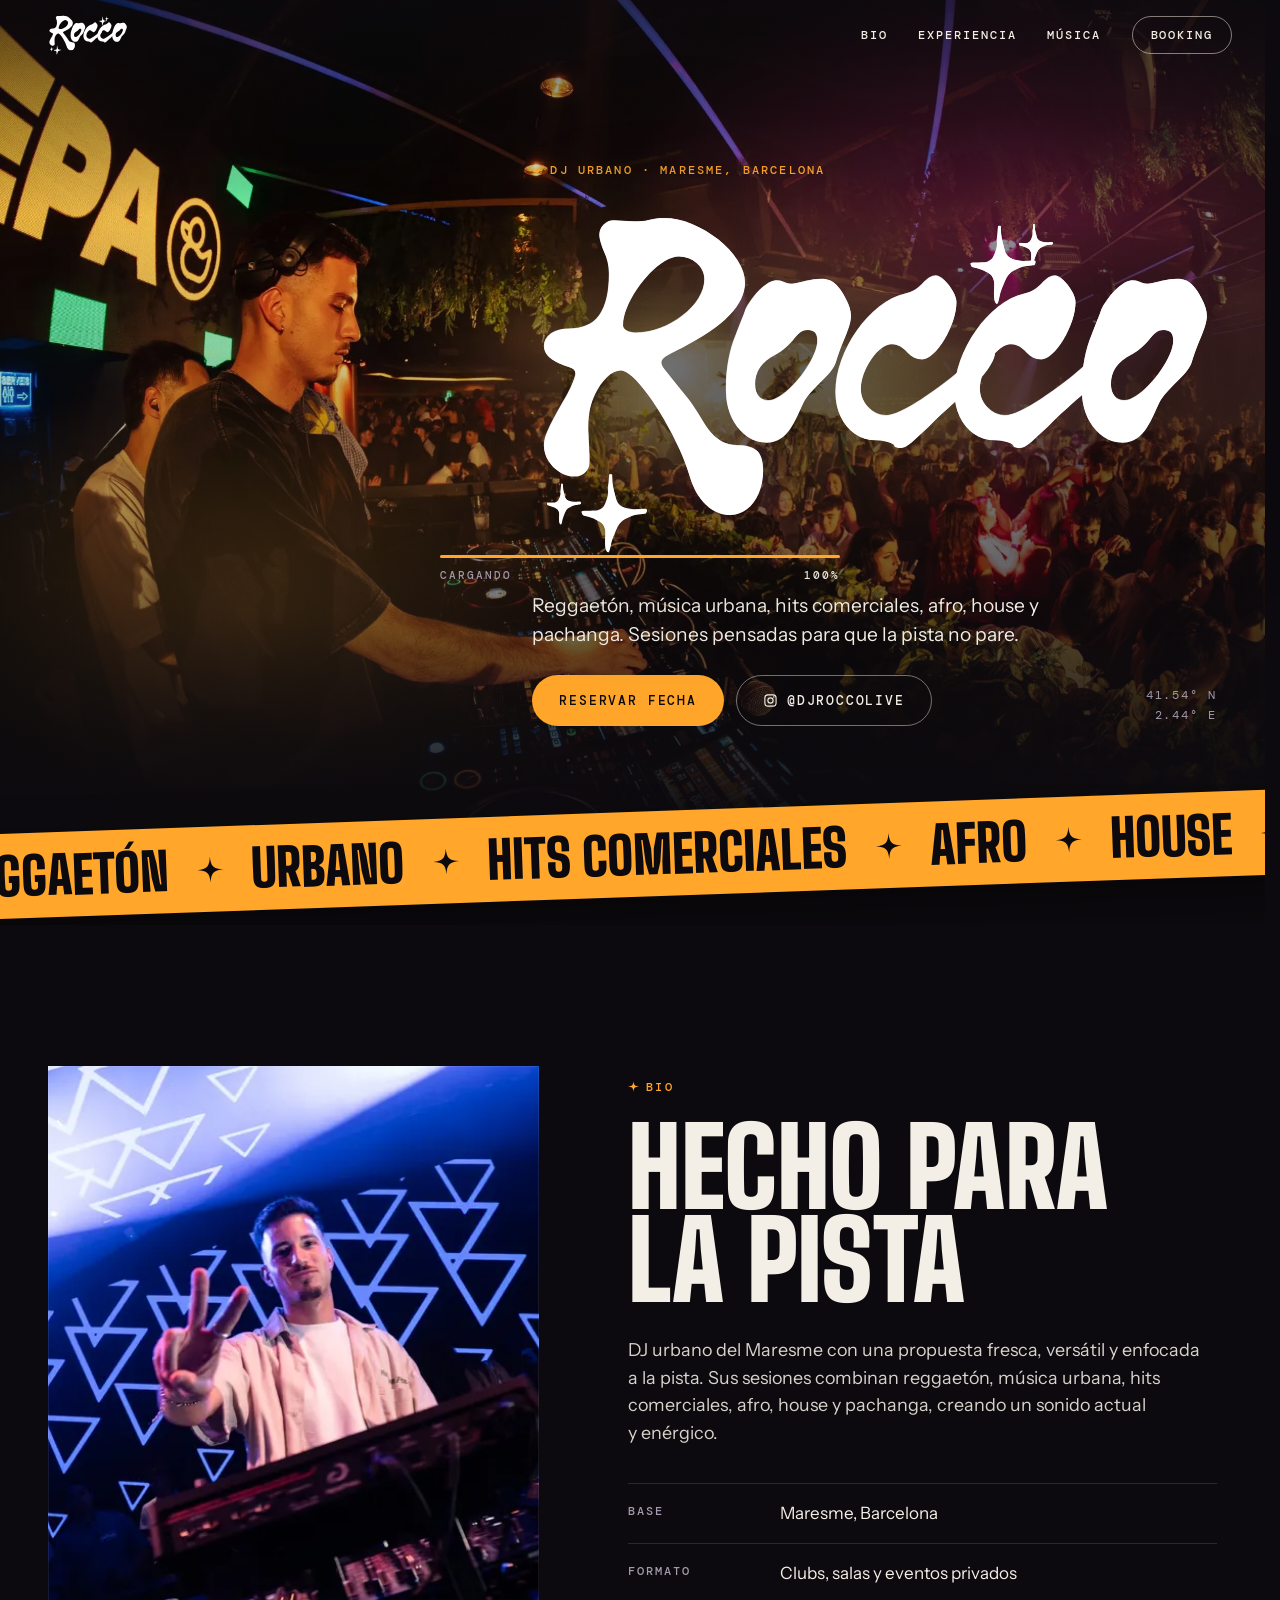
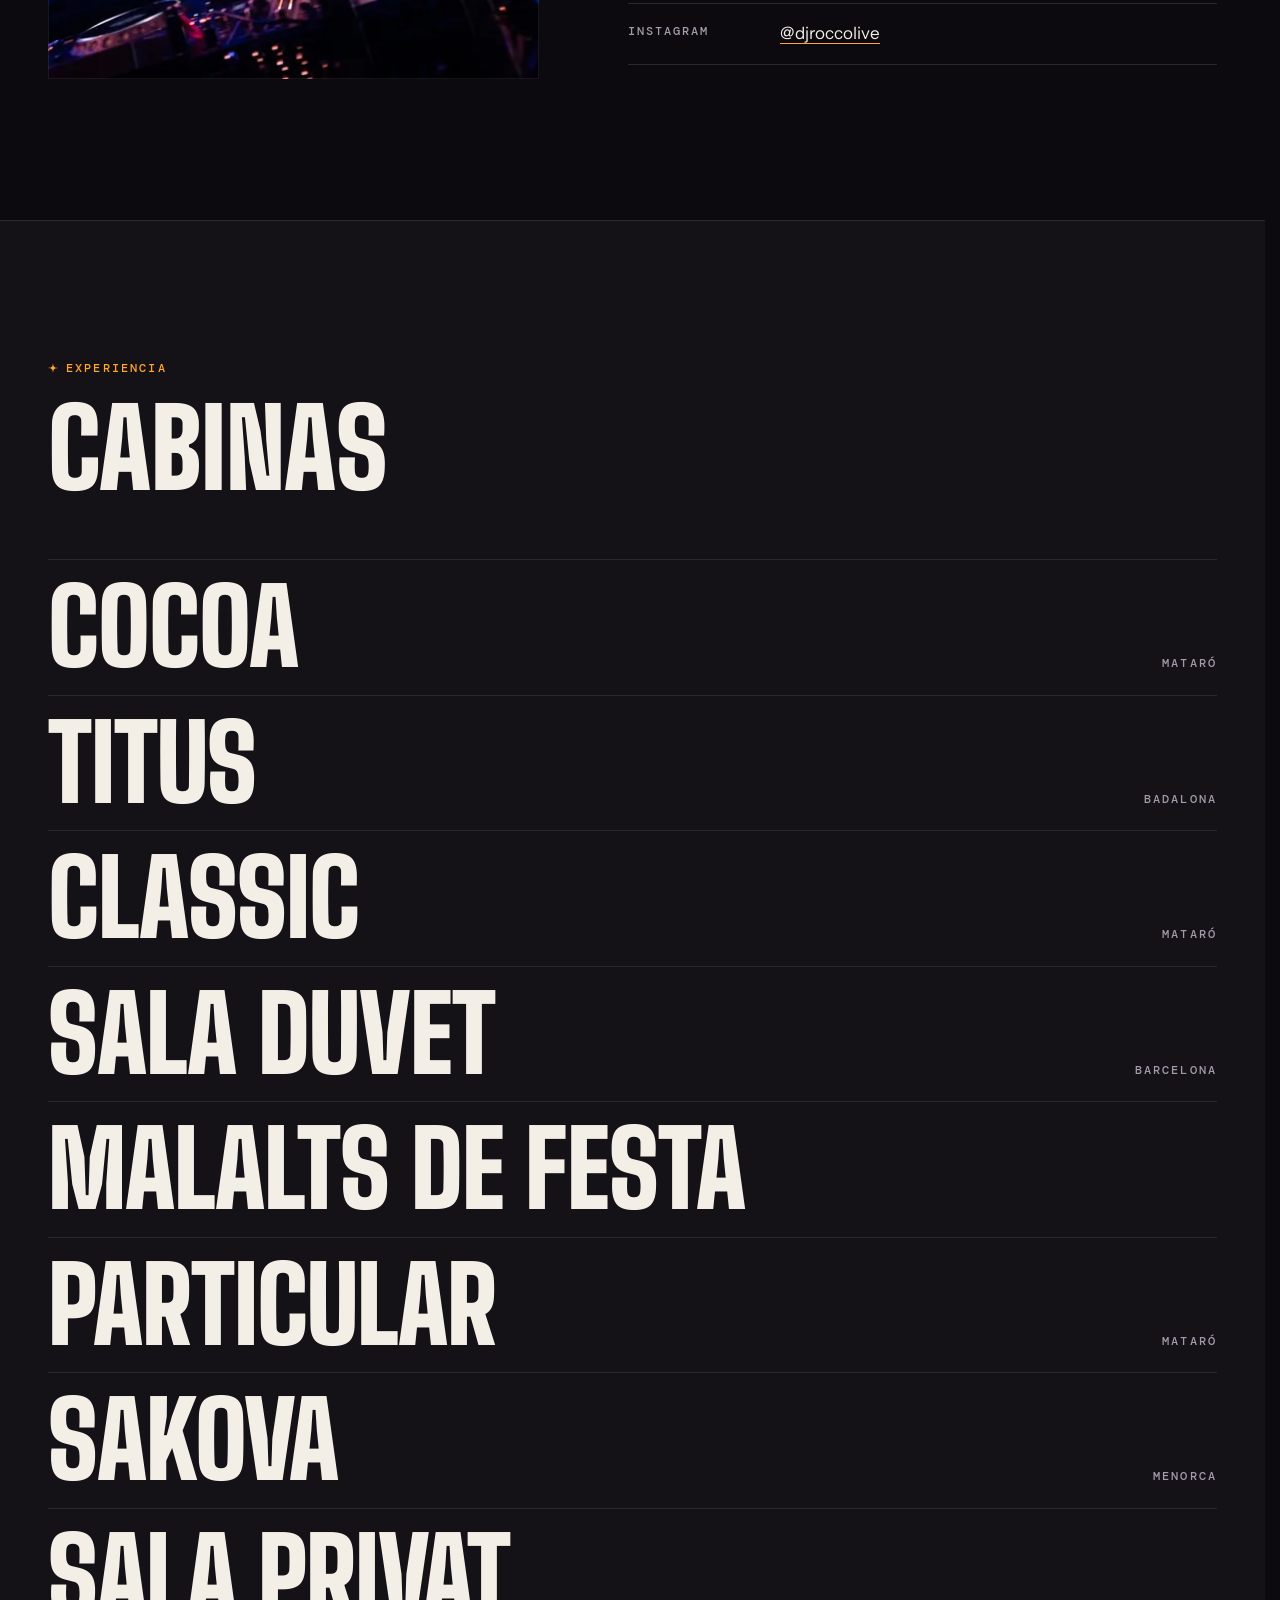
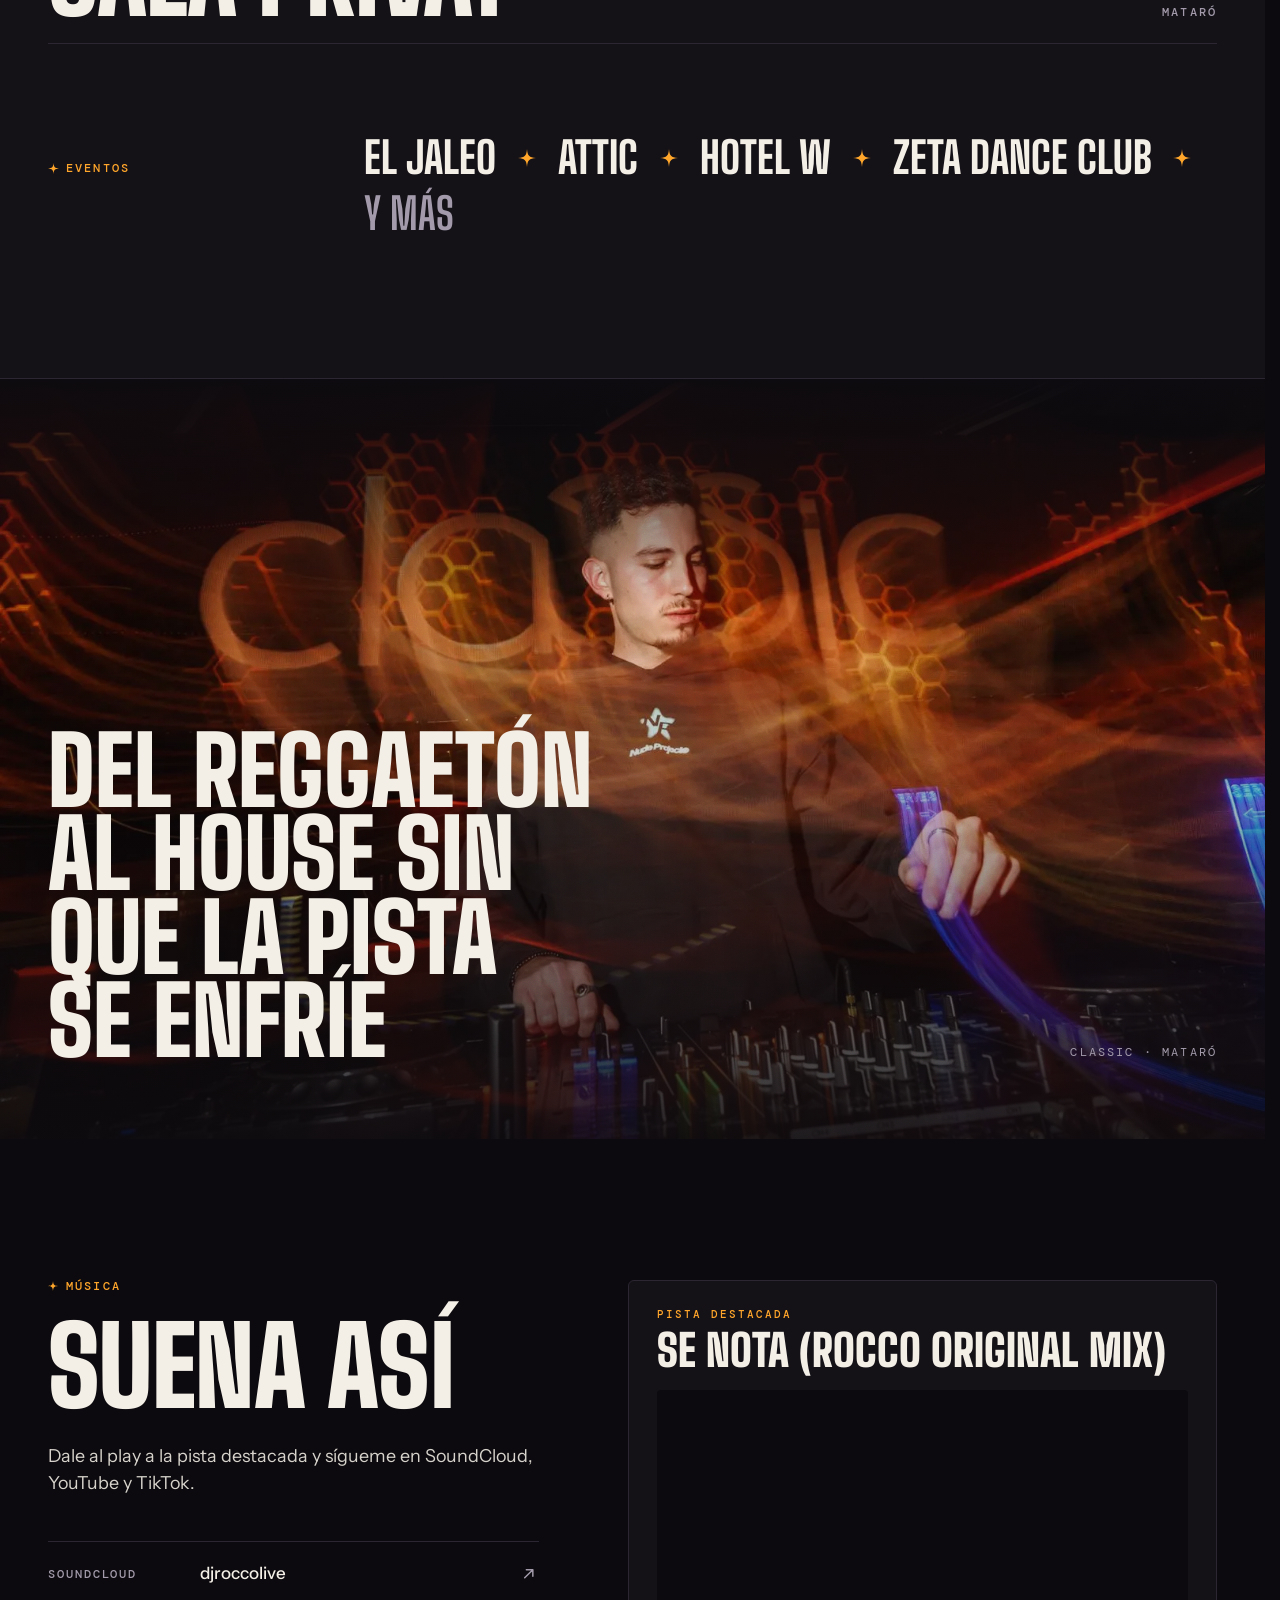
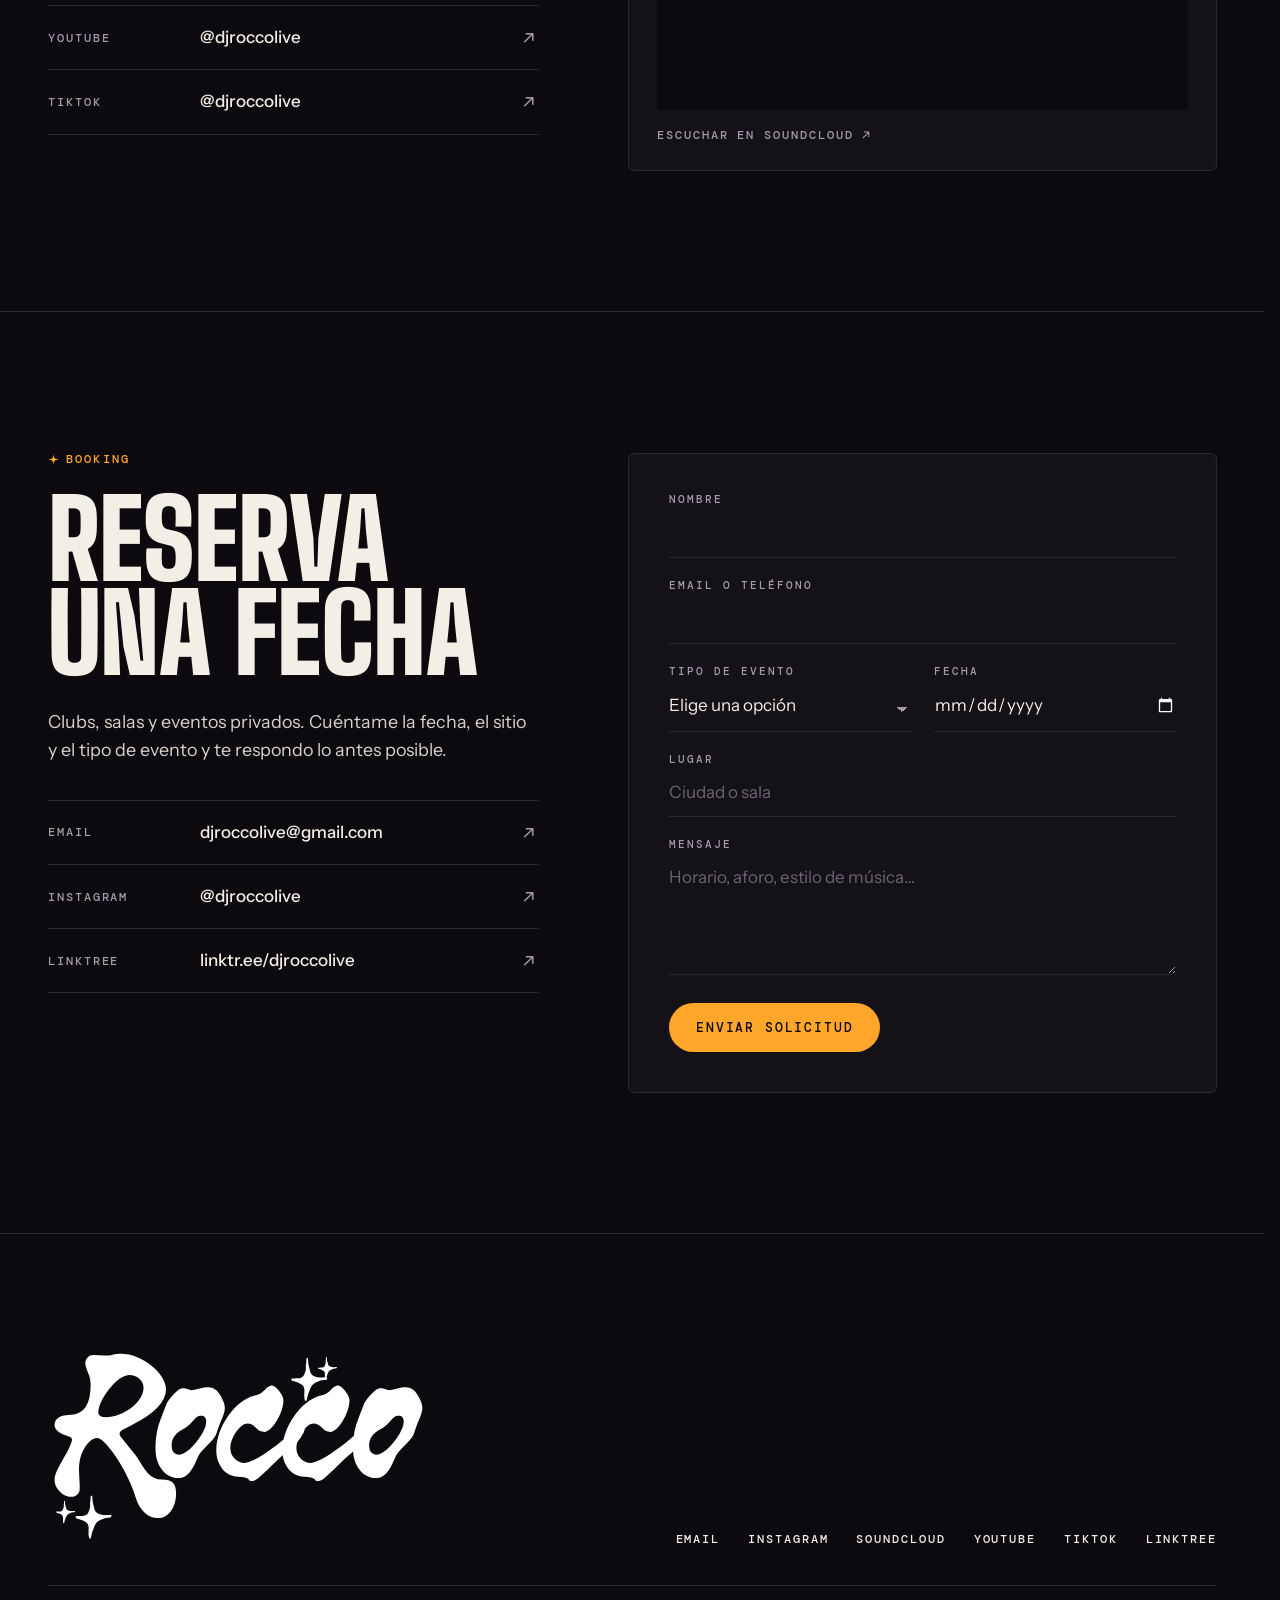
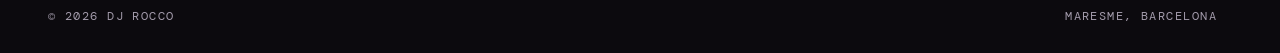
==== index.html @ 0ef5d09b "Enlace correcto de la pista destacada: Se Nota (Rocco Original Mix) Co-Authored-By: Claude Opus 5.5 " ====
<!doctype html>
<html lang="es">
<head>
  <meta charset="utf-8">
  <meta name="viewport" content="width=device-width, initial-scale=1, viewport-fit=cover">
  <script>
    // Pantalla de carga: se activa antes de pintar la página.
    // Si algo fallara, se quita sola a los 10 segundos.
    document.documentElement.classList.add('js', 'is-loading');
    setTimeout(function () { document.documentElement.classList.remove('is-loading'); }, 10000);
  </script>
  <title>DJ Rocco</title>
  <meta name="description" content="DJ Rocco (@djroccolive), DJ urbano del Maresme. Reggaetón, música urbana, hits comerciales, afro, house y pachanga. Booking para clubs, salas y eventos privados.">
  <meta name="theme-color" content="#0c0a0e">

  <link rel="icon" type="image/png" sizes="32x32" href="assets/favicon-32.png">
  <link rel="icon" type="image/png" sizes="512x512" href="assets/icon-512.png">
  <link rel="apple-touch-icon" href="assets/apple-touch-icon.png">

  <link rel="canonical" href="https://rocco-web-five.vercel.app/">
  <meta property="og:type" content="website">
  <meta property="og:url" content="https://rocco-web-five.vercel.app/">
  <meta property="og:locale" content="es_ES">
  <meta property="og:title" content="DJ Rocco · DJ urbano del Maresme">
  <meta property="og:description" content="Reggaetón, música urbana, hits comerciales, afro, house y pachanga. Booking para clubs, salas y eventos.">
  <meta property="og:image" content="https://rocco-web-five.vercel.app/assets/og-image.jpg">
  <meta property="og:image:width" content="1200">
  <meta property="og:image:height" content="630">
  <meta name="twitter:card" content="summary_large_image">
  <meta name="twitter:image" content="https://rocco-web-five.vercel.app/assets/og-image.jpg">

  <link rel="preconnect" href="https://fonts.googleapis.com">
  <link rel="preconnect" href="https://fonts.gstatic.com" crossorigin>
  <link rel="stylesheet" href="https://fonts.googleapis.com/css2?family=Big+Shoulders+Display:wght@700;800;900&family=DM+Mono:wght@400;500&family=Instrument+Sans:wght@400;500;600&display=swap">
  <link rel="preload" as="image" href="assets/logo.svg" type="image/svg+xml">
  <link rel="preload" as="image" href="assets/img/rocco-cabina-1920.webp" imagesrcset="assets/img/rocco-cabina-1080.webp 1080w, assets/img/rocco-cabina-1920.webp 1920w" imagesizes="100vw">
  <link rel="stylesheet" href="css/styles.css">

  <script type="application/ld+json">
  {
    "@context": "https://schema.org",
    "@type": "Person",
    "name": "DJ Rocco",
    "alternateName": "djroccolive",
    "jobTitle": "DJ",
    "description": "DJ urbano del Maresme con una propuesta fresca, versátil y enfocada a la pista.",
    "email": "djroccolive@gmail.com",
    "homeLocation": { "@type": "Place", "name": "Maresme, Barcelona" },
    "sameAs": [
      "https://www.instagram.com/djroccolive/",
      "https://soundcloud.com/djroccolive",
      "https://www.youtube.com/@djroccolive",
      "https://www.tiktok.com/@djroccolive",
      "https://linktr.ee/djroccolive"
    ]
  }
  </script>
</head>
<body>
  <div class="loader" data-loader aria-hidden="true">
    <div class="grain"></div>
    <div class="loader-inner">
      <img class="loader-logo" src="assets/logo.svg" alt="" width="1130" height="592">
      <div class="loader-meter">
        <div class="loader-bar"><span class="loader-fill" data-loader-fill></span></div>
        <span class="loader-label">Cargando</span>
        <span class="loader-pct" data-loader-pct>0%</span>
      </div>
    </div>
  </div>

  <a class="skip-link" href="#contenido">Saltar al contenido</a>

  <svg width="0" height="0" class="sprite" aria-hidden="true" focusable="false">
    <symbol id="i-instagram" viewBox="0 0 24 24"><rect x="3" y="3" width="18" height="18" rx="5" fill="none" stroke="currentColor" stroke-width="1.8"/><circle cx="12" cy="12" r="4.2" fill="none" stroke="currentColor" stroke-width="1.8"/><circle cx="17.4" cy="6.6" r="1.2" fill="currentColor"/></symbol>
    <symbol id="i-arrow" viewBox="0 0 24 24"><path d="M7 17 17 7M9 7h8v8" fill="none" stroke="currentColor" stroke-width="1.8" stroke-linecap="round" stroke-linejoin="round"/></symbol>
  </svg>

  <header class="site-header" data-header>
    <a class="brand" href="#inicio" aria-label="Rocco, ir al inicio">
      <img src="assets/logo.svg" alt="" width="1130" height="592">
    </a>
    <nav class="nav" id="menu" aria-label="Principal">
      <a href="#bio">Bio</a>
      <a href="#experiencia">Experiencia</a>
      <a href="#musica">Música</a>
      <a href="#booking" class="nav-cta">Booking</a>
    </nav>
    <button class="menu-btn" type="button" aria-expanded="false" aria-controls="menu">
      <span class="menu-btn-label">Menú</span>
      <span class="menu-btn-icon" aria-hidden="true"></span>
    </button>
  </header>

  <main id="contenido">
    <section class="hero" id="inicio">
      <img class="hero-media"
           src="assets/img/rocco-cabina-1920.webp"
           srcset="assets/img/rocco-cabina-1080.webp 1080w, assets/img/rocco-cabina-1920.webp 1920w"
           sizes="100vw" width="1920" height="1280"
           alt="Rocco pinchando en cabina frente a una pista llena"
           fetchpriority="high">
      <div class="hero-glow" aria-hidden="true"></div>
      <div class="grain" aria-hidden="true"></div>

      <div class="hero-inner">
        <p class="eyebrow"><span class="spark" aria-hidden="true"></span>DJ urbano · Maresme, Barcelona</p>
        <h1 class="hero-title">
          <img class="hero-logo" src="assets/logo.svg" alt="DJ Rocco" width="1130" height="592">
        </h1>
        <div class="hero-bottom">
          <div class="hero-copy">
            <p class="hero-lede">Reggaetón, música urbana, hits comerciales, afro, house y pachanga. Sesiones pensadas para que la pista no pare.</p>
            <div class="hero-actions">
              <a class="btn btn-primary" href="#booking">Reservar fecha</a>
              <a class="btn btn-ghost" href="https://www.instagram.com/djroccolive/" target="_blank" rel="noopener">
                <svg class="icon" aria-hidden="true"><use href="#i-instagram"/></svg>@djroccolive
              </a>
            </div>
          </div>
          <p class="hero-coords mono" aria-label="Coordenadas de Mataró">41.54° N<br>2.44° E</p>
        </div>
      </div>
    </section>

    <div class="ticker-wrap" aria-hidden="true">
      <div class="ticker">
        <div class="ticker-track">
          <span class="ticker-item">Reggaetón<span class="spark"></span></span>
          <span class="ticker-item">Urbano<span class="spark"></span></span>
          <span class="ticker-item">Hits comerciales<span class="spark"></span></span>
          <span class="ticker-item">Afro<span class="spark"></span></span>
          <span class="ticker-item">House<span class="spark"></span></span>
          <span class="ticker-item">Pachanga<span class="spark"></span></span>
          <span class="ticker-item">Reggaetón<span class="spark"></span></span>
          <span class="ticker-item">Urbano<span class="spark"></span></span>
          <span class="ticker-item">Hits comerciales<span class="spark"></span></span>
          <span class="ticker-item">Afro<span class="spark"></span></span>
          <span class="ticker-item">House<span class="spark"></span></span>
          <span class="ticker-item">Pachanga<span class="spark"></span></span>
        </div>
      </div>
    </div>

    <section class="section bio" id="bio" aria-labelledby="bio-title">
      <div class="wrap bio-grid">
        <figure class="bio-photo">
          <img src="assets/img/rocco-peace-900.webp"
               srcset="assets/img/rocco-peace-900.webp 900w, assets/img/rocco-peace-1600.webp 1600w"
               sizes="(min-width: 900px) 70vw, 160vw" width="900" height="600"
               alt="Rocco en cabina haciendo el signo de la paz" loading="lazy">
        </figure>
        <div class="bio-copy">
          <p class="eyebrow"><span class="spark" aria-hidden="true"></span>Bio</p>
          <h2 id="bio-title" class="h-display">Hecho para la pista</h2>
          <p class="lede">DJ urbano del Maresme con una propuesta fresca, versátil y enfocada a la pista. Sus sesiones combinan reggaetón, música urbana, hits comerciales, afro, house y pachanga, creando un sonido actual y enérgico.</p>
          <dl class="facts">
            <div class="fact"><dt>Base</dt><dd>Maresme, Barcelona</dd></div>
            <div class="fact"><dt>Formato</dt><dd>Clubs, salas y eventos privados</dd></div>
            <div class="fact"><dt>Instagram</dt><dd><a href="https://www.instagram.com/djroccolive/" target="_blank" rel="noopener">@djroccolive</a></dd></div>
          </dl>
        </div>
      </div>
    </section>

    <section class="section exp" id="experiencia" aria-labelledby="exp-title">
      <div class="wrap">
        <div class="section-head">
          <p class="eyebrow"><span class="spark" aria-hidden="true"></span>Experiencia</p>
          <h2 id="exp-title" class="h-display">Cabinas</h2>
        </div>

        <ul class="venues">
          <li class="venue"><span class="venue-name">Cocoa</span><span class="venue-city">Mataró</span></li>
          <li class="venue"><span class="venue-name">Titus</span><span class="venue-city">Badalona</span></li>
          <li class="venue"><span class="venue-name">Classic</span><span class="venue-city">Mataró</span></li>
          <li class="venue"><span class="venue-name">Sala Duvet</span><span class="venue-city">Barcelona</span></li>
          <li class="venue"><span class="venue-name">Malalts de Festa</span><span class="venue-city"></span></li>
          <li class="venue"><span class="venue-name">Particular</span><span class="venue-city">Mataró</span></li>
          <li class="venue"><span class="venue-name">Sakova</span><span class="venue-city">Menorca</span></li>
          <li class="venue"><span class="venue-name">Sala Privat</span><span class="venue-city">Mataró</span></li>
        </ul>

        <div class="events">
          <h3 class="eyebrow"><span class="spark" aria-hidden="true"></span>Eventos</h3>
          <ul class="event-list">
            <li>El Jaleo</li>
            <li>Attic</li>
            <li>Hotel W</li>
            <li>Zeta Dance Club</li>
            <li class="event-more">y más</li>
          </ul>
        </div>
      </div>
    </section>

    <section class="band" aria-label="Rocco en Classic Mataró">
      <img src="assets/img/rocco-classic-1600.webp"
           srcset="assets/img/rocco-classic-900.webp 900w, assets/img/rocco-classic-1600.webp 1600w"
           sizes="100vw" width="1600" height="1067"
           alt="Rocco pinchando en Classic Mataró entre estelas de luz" loading="lazy">
      <div class="grain" aria-hidden="true"></div>
      <div class="band-inner">
        <p class="band-quote">Del reggaetón al house sin que la pista se enfríe</p>
        <p class="band-caption mono">Classic · Mataró</p>
      </div>
    </section>

    <section class="section music" id="musica" aria-labelledby="music-title">
      <div class="wrap music-grid">
        <div class="music-head">
          <p class="eyebrow"><span class="spark" aria-hidden="true"></span>Música</p>
          <h2 id="music-title" class="h-display">Suena así</h2>
          <p class="lede">Dale al play a la pista destacada y sígueme en SoundCloud, YouTube y TikTok.</p>
        </div>

        <ul class="contact-links music-links">
          <li>
            <a href="https://soundcloud.com/djroccolive" target="_blank" rel="noopener">
              <span class="contact-label">SoundCloud</span>
              <span class="contact-value">djroccolive</span>
              <svg class="icon" aria-hidden="true"><use href="#i-arrow"/></svg>
            </a>
          </li>
          <li>
            <a href="https://www.youtube.com/@djroccolive" target="_blank" rel="noopener">
              <span class="contact-label">YouTube</span>
              <span class="contact-value">@djroccolive</span>
              <svg class="icon" aria-hidden="true"><use href="#i-arrow"/></svg>
            </a>
          </li>
          <li>
            <a href="https://www.tiktok.com/@djroccolive" target="_blank" rel="noopener">
              <span class="contact-label">TikTok</span>
              <span class="contact-value">@djroccolive</span>
              <svg class="icon" aria-hidden="true"><use href="#i-arrow"/></svg>
            </a>
          </li>
        </ul>

        <div class="music-player">
          <div class="player-head">
            <span class="player-label">Pista destacada</span>
            <span class="player-title">Se Nota (Rocco Original Mix)</span>
          </div>
          <iframe class="player-frame"
                  title="Se Nota (Rocco Original Mix) en SoundCloud"
                  loading="lazy" allow="autoplay"
                  src="https://w.soundcloud.com/player/?url=https%3A//soundcloud.com/djroccolive/se-nota-rocco-original-mix&amp;color=%23ffa62b&amp;auto_play=false&amp;hide_related=true&amp;show_comments=false&amp;show_user=true&amp;show_reposts=false&amp;show_teaser=false&amp;visual=true"></iframe>
          <a class="player-link" href="https://soundcloud.com/djroccolive/se-nota-rocco-original-mix" target="_blank" rel="noopener">
            Escuchar en SoundCloud
            <svg class="icon" aria-hidden="true"><use href="#i-arrow"/></svg>
          </a>
        </div>
      </div>
    </section>

    <section class="section booking" id="booking" aria-labelledby="booking-title">
      <div class="wrap booking-grid">
        <div class="booking-intro">
          <p class="eyebrow"><span class="spark" aria-hidden="true"></span>Booking</p>
          <h2 id="booking-title" class="h-display">Reserva una fecha</h2>
          <p class="lede">Clubs, salas y eventos privados. Cuéntame la fecha, el sitio y el tipo de evento y te respondo lo antes posible.</p>

          <ul class="contact-links">
            <li>
              <a href="mailto:djroccolive@gmail.com">
                <span class="contact-label">Email</span>
                <span class="contact-value">djroccolive@gmail.com</span>
                <svg class="icon" aria-hidden="true"><use href="#i-arrow"/></svg>
              </a>
            </li>
            <li>
              <a href="https://www.instagram.com/djroccolive/" target="_blank" rel="noopener">
                <span class="contact-label">Instagram</span>
                <span class="contact-value">@djroccolive</span>
                <svg class="icon" aria-hidden="true"><use href="#i-arrow"/></svg>
              </a>
            </li>
            <li>
              <a href="https://linktr.ee/djroccolive" target="_blank" rel="noopener">
                <span class="contact-label">Linktree</span>
                <span class="contact-value">linktr.ee/djroccolive</span>
                <svg class="icon" aria-hidden="true"><use href="#i-arrow"/></svg>
              </a>
            </li>
          </ul>
        </div>

        <form class="booking-form" id="booking-form" novalidate>
          <div class="field">
            <label for="f-name">Nombre</label>
            <input id="f-name" name="name" type="text" autocomplete="name" required minlength="2" maxlength="120">
          </div>
          <div class="field">
            <label for="f-contact">Email o teléfono</label>
            <input id="f-contact" name="contact" type="text" autocomplete="email" required minlength="5" maxlength="160">
          </div>
          <div class="field-row">
            <div class="field">
              <label for="f-type">Tipo de evento</label>
              <select id="f-type" name="event_type">
                <option value="">Elige una opción</option>
                <option>Club / sala</option>
                <option>Evento privado</option>
                <option>Fiesta de empresa</option>
                <option>Festival</option>
                <option>Otro</option>
              </select>
            </div>
            <div class="field">
              <label for="f-date">Fecha</label>
              <input id="f-date" name="event_date" type="date">
            </div>
          </div>
          <div class="field">
            <label for="f-location">Lugar</label>
            <input id="f-location" name="location" type="text" placeholder="Ciudad o sala" maxlength="160">
          </div>
          <div class="field">
            <label for="f-message">Mensaje</label>
            <textarea id="f-message" name="message" rows="4" maxlength="2000" placeholder="Horario, aforo, estilo de música…"></textarea>
          </div>
          <div class="hp" aria-hidden="true">
            <label for="f-website">No rellenes este campo</label>
            <input id="f-website" name="website" type="text" tabindex="-1" autocomplete="off">
          </div>
          <div class="form-foot">
            <button class="btn btn-primary" type="submit">Enviar solicitud</button>
            <p class="form-status" role="status" aria-live="polite"></p>
          </div>
        </form>
      </div>
    </section>
  </main>

  <footer class="site-footer">
    <div class="wrap footer-inner">
      <img class="footer-logo" src="assets/logo.svg" alt="Rocco" width="1130" height="592" loading="lazy">
      <nav class="footer-links" aria-label="Redes">
        <a href="mailto:djroccolive@gmail.com">Email</a>
        <a href="https://www.instagram.com/djroccolive/" target="_blank" rel="noopener">Instagram</a>
        <a href="https://soundcloud.com/djroccolive" target="_blank" rel="noopener">SoundCloud</a>
        <a href="https://www.youtube.com/@djroccolive" target="_blank" rel="noopener">YouTube</a>
        <a href="https://www.tiktok.com/@djroccolive" target="_blank" rel="noopener">TikTok</a>
        <a href="https://linktr.ee/djroccolive" target="_blank" rel="noopener">Linktree</a>
      </nav>
      <div class="footer-legal">
        <p>© <span data-year>2026</span> DJ Rocco</p>
        <p>Maresme, Barcelona</p>
      </div>
    </div>
  </footer>

  <script src="js/config.js"></script>
  <script src="js/main.js"></script>
</body>
</html>
---- css/styles.css ----
/* =========================================================
   DJ Rocco — estilos
   Paleta sacada de las luces de cabina: ámbar de sodio y
   magenta de gel sobre un negro con tinte violeta.
   ========================================================= */

:root {
  color-scheme: dark;

  --ink: #0c0a0e;
  --ink-2: #141117;
  --line: #2c2632;
  --paper: #f3eee6;
  --muted: #a39bab;
  --amber: #ffa62b;
  --magenta: #ff2d8a;
  --ok: #7ee2a8;
  --error: #ff8f7e;

  --f-display: "Big Shoulders Display", "Arial Narrow", "Roboto Condensed", Impact, sans-serif;
  --f-body: "Instrument Sans", system-ui, -apple-system, "Segoe UI", Roboto, sans-serif;
  --f-mono: "DM Mono", ui-monospace, SFMono-Regular, Menlo, Consolas, monospace;

  --gutter: clamp(16px, 4vw, 48px);
  --max: 1320px;
  --section-y: clamp(80px, 11vw, 160px);
  --ease: cubic-bezier(.2, .8, .2, 1);

  /* Destello del logo, usado como máscara */
  --spark: url("data:image/svg+xml,%3Csvg xmlns='http://www.w3.org/2000/svg' viewBox='0 0 100 100'%3E%3Cpath d='M50 0C53 38 62 47 100 50C62 53 53 62 50 100C47 62 38 53 0 50C38 47 47 38 50 0Z'/%3E%3C/svg%3E");
  --noise: url("data:image/svg+xml,%3Csvg xmlns='http://www.w3.org/2000/svg' width='160' height='160'%3E%3Cfilter id='n'%3E%3CfeTurbulence type='fractalNoise' baseFrequency='.85' numOctaves='3' stitchTiles='stitch'/%3E%3C/filter%3E%3Crect width='100%25' height='100%25' filter='url(%23n)'/%3E%3C/svg%3E");
}

*, *::before, *::after { box-sizing: border-box; }

html {
  scroll-behavior: smooth;
  scroll-padding-top: 80px;
  scrollbar-gutter: stable;
  -webkit-text-size-adjust: 100%;
}

body {
  margin: 0;
  background: var(--ink);
  color: var(--paper);
  font: 400 1.0625rem/1.6 var(--f-body);
  -webkit-font-smoothing: antialiased;
  overflow-x: hidden;
}

img { display: block; max-width: 100%; height: auto; }
a { color: inherit; }
p, h1, h2, h3, figure, dl, dd { margin: 0; }
ul { margin: 0; padding: 0; list-style: none; }
[hidden] { display: none !important; }

:focus-visible { outline: 2px solid var(--amber); outline-offset: 3px; }

.sprite { position: absolute; width: 0; height: 0; overflow: hidden; }
.icon { width: 1.15em; height: 1.15em; flex: none; }
.mono { font-family: var(--f-mono); }

.skip-link {
  position: absolute; z-index: 100; left: 16px; top: -80px;
  padding: 12px 18px; background: var(--amber); color: var(--ink);
  font: 500 .8125rem/1 var(--f-mono); text-decoration: none;
}
.skip-link:focus { top: 16px; }

.wrap {
  width: 100%;
  max-width: var(--max);
  margin-inline: auto;
  padding-inline: var(--gutter);
}

.section { padding-block: var(--section-y); }

/* ---------- Tipografía ---------- */

.spark {
  display: inline-block;
  width: .9em; height: .9em;
  background: currentColor;
  -webkit-mask: var(--spark) center / contain no-repeat;
          mask: var(--spark) center / contain no-repeat;
  flex: none;
}

.eyebrow {
  display: inline-flex; align-items: center; gap: .6em;
  font: 500 .75rem/1 var(--f-mono);
  letter-spacing: .18em;
  text-transform: uppercase;
  color: var(--amber);
}

.h-display {
  font: 900 clamp(3rem, 8.5vw, 7rem)/.86 var(--f-display);
  text-transform: uppercase;
  letter-spacing: -.005em;
  text-wrap: balance;
}

.lede {
  font-size: clamp(1.0625rem, 1.4vw, 1.25rem);
  line-height: 1.55;
  max-width: 34em;
  color: color-mix(in srgb, var(--paper) 88%, var(--ink));
  text-wrap: pretty;
}

/* ---------- Botones ---------- */

.btn {
  display: inline-flex; align-items: center; justify-content: center; gap: .7em;
  padding: 17px 26px;
  border: 1px solid transparent;
  border-radius: 999px;
  font: 500 .8125rem/1 var(--f-mono);
  letter-spacing: .14em;
  text-transform: uppercase;
  text-decoration: none;
  cursor: pointer;
  transition: background-color .25s, color .25s, border-color .25s, transform .25s var(--ease);
}
.btn:active { transform: scale(.97); }
.btn-primary { background: var(--amber); color: var(--ink); }
.btn-primary:hover { background: var(--paper); }
.btn-primary[disabled] { opacity: .6; cursor: progress; }
.btn-ghost { border-color: rgb(243 238 230 / .45); color: var(--paper); }
.btn-ghost:hover { border-color: var(--paper); background: rgb(243 238 230 / .08); }

/* ---------- Pantalla de carga ---------- */

.loader { display: none; }
.is-loading, .is-loading body { overflow: hidden; }
.is-loading .loader {
  position: fixed; inset: 0; z-index: 200;
  display: grid; place-items: center;
  padding: var(--gutter);
  background: var(--ink);
  transition: background-color .8s var(--ease) .15s;
}
.loader.is-leaving { background-color: rgb(12 10 14 / 0); }
.loader .grain { transition: opacity .6s; }
.loader.is-leaving .grain { opacity: 0; }

.loader-inner {
  display: grid; gap: 26px;
  width: clamp(210px, 58vw, 400px);
}
.loader-logo {
  width: 100%;
  transform-origin: 50% 60%;
  filter: drop-shadow(0 12px 48px rgb(0 0 0 / .5));
  /* un latido por pulso a 124 BPM */
  animation: beat .4839s cubic-bezier(.2, .8, .2, 1) infinite;
}
@keyframes beat {
  0%   { transform: scale(1.035); }
  35%  { transform: scale(1); }
  100% { transform: scale(1); }
}

.loader-meter {
  display: grid; grid-template-columns: minmax(0, 1fr) auto;
  gap: 12px 16px;
  transition: opacity .3s, transform .4s var(--ease);
}
.loader.is-leaving .loader-meter { opacity: 0; transform: translateY(8px); }
.loader-bar {
  grid-column: 1 / -1;
  height: 3px;
  background: var(--line);
  border-radius: 3px;
  overflow: hidden;
}
.loader-fill {
  display: block; width: 100%; height: 100%;
  background: var(--amber);
  box-shadow: 0 0 14px rgb(255 166 43 / .7);
  transform: scaleX(0); transform-origin: 0 50%;
}
.loader-label, .loader-pct {
  font: 500 .6875rem/1 var(--f-mono);
  letter-spacing: .18em;
  text-transform: uppercase;
  color: var(--muted);
}
.loader-pct { color: var(--paper); font-variant-numeric: tabular-nums; }

/* ---------- Cabecera ---------- */

.site-header {
  position: fixed; inset: 0 0 auto 0; z-index: 50;
  display: flex; align-items: center; justify-content: space-between; gap: 24px;
  padding: calc(14px + env(safe-area-inset-top, 0px)) var(--gutter) 14px;
}
.site-header::before {
  content: ""; position: absolute; inset: 0; z-index: -1;
  background: rgb(12 10 14 / .78);
  -webkit-backdrop-filter: blur(14px) saturate(140%);
          backdrop-filter: blur(14px) saturate(140%);
  border-bottom: 1px solid var(--line);
  opacity: 0;
  transition: opacity .3s;
}
.site-header.is-scrolled::before { opacity: 1; }

.brand { position: relative; z-index: 2; display: block; }
.brand img { height: 42px; width: auto; }

.nav {
  display: flex; align-items: center; gap: clamp(18px, 2.4vw, 32px);
  font: 500 .75rem/1 var(--f-mono);
  letter-spacing: .16em;
  text-transform: uppercase;
}
.nav a { text-decoration: none; transition: color .2s; }
.nav a:hover { color: var(--amber); }
.nav .nav-cta {
  padding: 12px 18px;
  border: 1px solid rgb(243 238 230 / .5);
  border-radius: 999px;
}
.nav .nav-cta:hover { border-color: var(--amber); }

.menu-btn {
  position: relative; z-index: 2;
  display: none; align-items: center; gap: 10px;
  padding: 10px 0 10px 12px;
  background: none; border: 0; color: var(--paper);
  font: 500 .75rem/1 var(--f-mono); letter-spacing: .16em; text-transform: uppercase;
  cursor: pointer;
}
.menu-btn-icon, .menu-btn-icon::before {
  display: block; width: 22px; height: 2px; background: currentColor;
  transition: transform .3s var(--ease);
}
.menu-btn-icon { position: relative; transform: translateY(-4px); }
.menu-btn-icon::before { content: ""; position: absolute; top: 8px; }
.site-header[data-open] .menu-btn-icon { transform: translateY(0) rotate(45deg); }
.site-header[data-open] .menu-btn-icon::before { transform: translateY(-8px) rotate(-90deg); }

@media (max-width: 760px) {
  .brand img { height: 36px; }
  .menu-btn { display: inline-flex; }
  .nav {
    position: fixed; inset: 0; z-index: 1;
    flex-direction: column; align-items: flex-start; justify-content: center; gap: 6px;
    padding: 96px var(--gutter) 48px;
    background: var(--ink);
    font: 900 clamp(3rem, 15vw, 4.5rem)/1 var(--f-display);
    letter-spacing: 0;
    opacity: 0; visibility: hidden;
    transition: opacity .3s, visibility 0s linear .3s;
  }
  .nav .nav-cta { margin-top: 20px; padding: 0; border: 0; color: var(--amber); }
  .site-header[data-open] .nav { opacity: 1; visibility: visible; transition: opacity .3s; }
  .site-header[data-open]::before { opacity: 0; }
}

/* ---------- Hero ---------- */

.hero {
  position: relative;
  isolation: isolate;
  display: grid; align-items: end;
  min-height: clamp(600px, 92svh, 980px);
  overflow: hidden;
}
.hero-media {
  position: absolute; inset: 0; z-index: -4;
  width: 100%; height: 100%;
  object-fit: cover; object-position: 28% 40%;
}
.hero::after {
  content: ""; position: absolute; inset: 0; z-index: -2;
  background:
    linear-gradient(180deg, rgb(12 10 14 / .7) 0%, rgb(12 10 14 / .05) 26%, rgb(12 10 14 / .35) 62%, var(--ink) 100%),
    linear-gradient(90deg, rgb(12 10 14 / .55) 0%, rgb(12 10 14 / 0) 65%);
}
.hero-glow {
  position: absolute; inset: -25%; z-index: -3;
  background:
    radial-gradient(32% 30% at 72% 34%, rgb(255 45 138 / .42), transparent 70%),
    radial-gradient(30% 28% at 30% 66%, rgb(255 166 43 / .34), transparent 70%);
  mix-blend-mode: screen;
  animation: lights 16s ease-in-out infinite alternate;
}
@keyframes lights {
  0%   { transform: translate3d(-5%, 3%, 0) rotate(0deg); }
  50%  { transform: translate3d(3%, -2%, 0) rotate(6deg); }
  100% { transform: translate3d(6%, 2%, 0) rotate(-4deg); }
}

.grain {
  position: absolute; inset: 0; z-index: -1;
  background-image: var(--noise);
  opacity: .14;
  mix-blend-mode: overlay;
  pointer-events: none;
}

.hero-inner {
  width: 100%; max-width: var(--max);
  margin-inline: auto;
  padding: 120px var(--gutter) clamp(56px, 8vw, 104px);
  display: grid; gap: clamp(18px, 2.4vw, 28px);
}
.hero-title { line-height: 0; }
.hero-logo {
  width: clamp(270px, 62vw, 820px);
  filter: drop-shadow(0 12px 48px rgb(0 0 0 / .5));
}

/* Mientras carga, el texto del hero espera abajo y entra cuando aterriza el logo */
.js .hero-inner > :not(.hero-title) {
  transition: opacity .9s var(--ease), transform .9s var(--ease);
}
.js .hero-inner > .eyebrow { transition-delay: .3s; }
.js .hero-inner > .hero-bottom { transition-delay: .45s; }
.is-loading:not(.is-revealing) .hero-inner > :not(.hero-title) {
  opacity: 0;
  transform: translateY(18px);
}

.hero-bottom {
  display: flex; flex-wrap: wrap; align-items: flex-end; justify-content: space-between;
  gap: 28px 48px;
}
.hero-copy { display: grid; gap: 26px; max-width: 34rem; }
.hero-lede { font-size: clamp(1.0625rem, 1.5vw, 1.25rem); line-height: 1.5; text-wrap: pretty; }
.hero-actions { display: flex; flex-wrap: wrap; gap: 12px; }
.hero-coords {
  font-size: .75rem; line-height: 1.7; letter-spacing: .16em;
  color: var(--muted); text-align: right;
  font-variant-numeric: tabular-nums;
}

/* En pantallas anchas el bloque va a la derecha para no tapar la cabina */
@media (min-width: 1000px) {
  .hero-inner { grid-template-columns: minmax(0, .8fr) minmax(0, 1.2fr); }
  .hero-inner > * { grid-column: 2; }
  .hero-logo { width: min(100%, 700px); }
  .hero::after {
    background:
      linear-gradient(180deg, rgb(12 10 14 / .7) 0%, rgb(12 10 14 / .05) 26%, rgb(12 10 14 / .35) 62%, var(--ink) 100%),
      linear-gradient(270deg, rgb(12 10 14 / .5) 0%, rgb(12 10 14 / 0) 55%);
  }
}

@media (max-width: 560px) {
  .hero-logo { width: 84vw; }
  .hero-coords { display: none; }
  .hero-actions .btn { flex: 1 1 auto; }
}

/* ---------- Cinta de estilos ---------- */

.ticker-wrap {
  position: relative; z-index: 2;
  overflow: hidden;
  padding-block: 28px;
  margin-top: -44px;
}
.ticker {
  background: var(--amber);
  color: var(--ink);
  transform: rotate(-2deg);
  margin-inline: -4%;
  box-shadow: 0 18px 50px rgb(0 0 0 / .45);
}
.ticker-track {
  display: flex; width: max-content;
  animation: marquee 30s linear infinite;
}
.ticker-item {
  display: inline-flex; align-items: center; gap: .55em;
  padding: .32em .55em .32em 0;
  font: 900 clamp(1.75rem, 4.4vw, 3.25rem)/1 var(--f-display);
  text-transform: uppercase;
  white-space: nowrap;
}
.ticker-item .spark { width: .5em; height: .5em; }
@keyframes marquee { to { transform: translateX(-50%); } }

/* ---------- Bio ---------- */

.bio-grid {
  display: grid;
  grid-template-columns: minmax(0, 5fr) minmax(0, 6fr);
  gap: clamp(40px, 7vw, 112px);
  align-items: center;
}
.bio-photo {
  position: relative;
  aspect-ratio: 4 / 5;
  max-width: 100%;
  overflow: hidden;
  background: var(--ink-2);
}
.bio-photo::after {
  content: ""; position: absolute; inset: 0;
  box-shadow: inset 0 0 0 1px rgb(243 238 230 / .08);
}
.bio-photo img { width: 100%; height: 100%; object-fit: cover; object-position: 52% 30%; }
.bio-copy { display: grid; gap: 28px; }

.facts { border-top: 1px solid var(--line); margin-top: 8px; }
.fact {
  display: grid; grid-template-columns: 8.5rem minmax(0, 1fr); gap: 16px;
  padding-block: 16px;
  border-bottom: 1px solid var(--line);
}
.fact dt {
  font: 500 .75rem/1.9 var(--f-mono); letter-spacing: .16em; text-transform: uppercase;
  color: var(--muted);
}
.fact dd a { text-decoration: none; border-bottom: 1px solid var(--amber); }
.fact dd a:hover { color: var(--amber); }

@media (max-width: 860px) {
  .bio-grid { grid-template-columns: minmax(0, 1fr); }
  .bio-photo { aspect-ratio: 4 / 3; }
}

/* ---------- Experiencia ---------- */

.exp { background: var(--ink-2); border-block: 1px solid var(--line); }
.section-head {
  display: grid; gap: 28px; justify-items: start;
  margin-bottom: clamp(32px, 5vw, 64px);
}

.venues { border-top: 1px solid var(--line); }
.venue {
  position: relative; isolation: isolate;
  display: flex; flex-wrap: wrap; align-items: baseline; justify-content: space-between;
  gap: 4px 24px;
  padding-block: clamp(12px, 1.6vw, 20px);
  border-bottom: 1px solid var(--line);
  overflow: hidden;
}
.venue::before {
  content: ""; position: absolute; inset: 0; z-index: -1;
  background: var(--amber);
  transform: scaleY(0); transform-origin: 50% 100%;
  transition: transform .4s var(--ease);
}
.venue-name {
  min-width: 0;
  font: 900 clamp(2.5rem, 8.2vw, 7.25rem)/.9 var(--f-display);
  text-transform: uppercase;
  letter-spacing: -.01em;
  overflow-wrap: anywhere;
  transition: transform .4s var(--ease), color .2s;
}
.venue-city {
  font: 500 .75rem/1 var(--f-mono); letter-spacing: .18em; text-transform: uppercase;
  color: var(--muted);
  transition: color .2s, transform .4s var(--ease);
}

@media (hover: hover) {
  .venue:hover::before { transform: scaleY(1); }
  .venue:hover .venue-name { color: var(--ink); transform: translateX(clamp(10px, 1.6vw, 24px)); }
  .venue:hover .venue-city { color: var(--ink); transform: translateX(clamp(-24px, -1.6vw, -10px)); }
}

.events {
  display: grid;
  grid-template-columns: minmax(0, 1fr) minmax(0, 3fr);
  gap: 20px 32px; align-items: baseline;
  margin-top: clamp(48px, 7vw, 96px);
}
.event-list {
  display: flex; flex-wrap: wrap; align-items: center; row-gap: 8px;
  font: 800 clamp(1.625rem, 3.4vw, 2.75rem)/1.1 var(--f-display);
  text-transform: uppercase;
}
.event-list li { display: inline-flex; align-items: center; }
.event-list li:not(:last-child)::after {
  content: "";
  width: .42em; height: .42em; margin-inline: .5em;
  background: var(--amber);
  -webkit-mask: var(--spark) center / contain no-repeat;
          mask: var(--spark) center / contain no-repeat;
}
.event-list .event-more { color: var(--muted); font-weight: 700; }

@media (max-width: 700px) {
  .events { grid-template-columns: minmax(0, 1fr); }
}

/* ---------- Banda de foto ---------- */

.band {
  position: relative; isolation: isolate;
  display: grid; align-items: end;
  min-height: clamp(380px, 62vw, 760px);
  overflow: hidden;
}
.band > img {
  position: absolute; inset: 0; z-index: -3;
  width: 100%; height: 100%;
  object-fit: cover; object-position: 50% 30%;
}
.band::after {
  content: ""; position: absolute; inset: 0; z-index: -2;
  background: linear-gradient(180deg, var(--ink) 0%, rgb(12 10 14 / .1) 30%, rgb(12 10 14 / .25) 55%, rgb(12 10 14 / .9) 100%);
}
.band-inner {
  width: 100%; max-width: var(--max);
  margin-inline: auto;
  padding: 120px var(--gutter) clamp(40px, 6vw, 80px);
  display: flex; flex-wrap: wrap; align-items: flex-end; justify-content: space-between;
  gap: 20px 40px;
}
.band-quote {
  max-width: 13ch;
  font: 900 clamp(2.75rem, 7.4vw, 6.25rem)/.88 var(--f-display);
  text-transform: uppercase;
  text-wrap: balance;
}
.band-caption {
  font-size: .75rem; letter-spacing: .18em; text-transform: uppercase;
  color: var(--muted);
}

/* ---------- Música ---------- */

.music { border-bottom: 1px solid var(--line); }
.music-grid {
  display: grid;
  grid-template-columns: minmax(0, 5fr) minmax(0, 6fr);
  grid-template-areas: "head player" "links player";
  grid-template-rows: auto 1fr;
  gap: 36px clamp(40px, 7vw, 112px);
  align-items: start;
}
.music-head { grid-area: head; display: grid; gap: 28px; }
.music-links { grid-area: links; }
.music-player { grid-area: player; }

.music-player {
  display: grid; gap: 18px;
  padding: clamp(18px, 2.6vw, 28px);
  background: var(--ink-2);
  border: 1px solid var(--line);
  border-radius: 6px;
}
.player-head { display: grid; gap: 10px; }
.player-label {
  font: 500 .6875rem/1 var(--f-mono); letter-spacing: .18em; text-transform: uppercase;
  color: var(--amber);
}
.player-title {
  font: 900 clamp(1.75rem, 3.6vw, 2.75rem)/.95 var(--f-display);
  text-transform: uppercase;
  text-wrap: balance;
}
.player-frame {
  display: block;
  width: 100%; height: 320px;
  border: 0; border-radius: 4px;
  background: var(--ink);
}
.player-link {
  justify-self: start;
  display: inline-flex; align-items: center; gap: .5em;
  font: 500 .75rem/1 var(--f-mono); letter-spacing: .16em; text-transform: uppercase;
  color: var(--muted);
  text-decoration: none;
  transition: color .2s;
}
.player-link:hover { color: var(--amber); }

@media (max-width: 860px) {
  .music-grid {
    grid-template-columns: minmax(0, 1fr);
    grid-template-areas: "head" "player" "links";
    grid-template-rows: auto;
  }
  .player-frame { height: 260px; }
}

/* ---------- Booking ---------- */

.booking-grid {
  display: grid;
  grid-template-columns: minmax(0, 5fr) minmax(0, 6fr);
  gap: clamp(40px, 7vw, 112px);
  align-items: start;
}
.booking-intro { display: grid; gap: 28px; }

.contact-links { border-top: 1px solid var(--line); margin-top: 8px; }
.contact-links a {
  display: grid; grid-template-columns: 8.5rem minmax(0, 1fr) auto; align-items: center;
  gap: 16px;
  padding-block: 18px;
  border-bottom: 1px solid var(--line);
  text-decoration: none;
}
.contact-label {
  font: 500 .75rem/1 var(--f-mono); letter-spacing: .16em; text-transform: uppercase;
  color: var(--muted);
}
.contact-value { font-weight: 500; overflow-wrap: anywhere; transition: color .2s; }
.contact-links .icon { color: var(--muted); transition: transform .3s var(--ease), color .2s; }
.contact-links a:hover .contact-value,
.contact-links a:hover .icon { color: var(--amber); }
.contact-links a:hover .icon { transform: translate(3px, -3px); }

.booking-form {
  position: relative;
  display: grid; gap: 22px;
  padding: clamp(22px, 3.4vw, 40px);
  background: var(--ink-2);
  border: 1px solid var(--line);
  border-radius: 6px;
}
.field { display: grid; gap: 6px; min-width: 0; }
.field label {
  font: 500 .6875rem/1 var(--f-mono); letter-spacing: .18em; text-transform: uppercase;
  color: var(--muted);
}
.field input, .field select, .field textarea {
  width: 100%;
  padding: 10px 0 12px;
  background: transparent;
  color: var(--paper);
  font: 400 1.0625rem/1.4 var(--f-body);
  border: 0; border-bottom: 1px solid var(--line);
  border-radius: 0;
  transition: border-color .2s, box-shadow .2s;
}
.field textarea { resize: vertical; min-height: 110px; }
.field select { appearance: none; -webkit-appearance: none; cursor: pointer;
  background-image: linear-gradient(45deg, transparent 50%, var(--muted) 50%), linear-gradient(135deg, var(--muted) 50%, transparent 50%);
  background-position: calc(100% - 10px) 55%, calc(100% - 5px) 55%;
  background-size: 5px 5px, 5px 5px;
  background-repeat: no-repeat;
  padding-right: 24px;
}
.field select option { background: var(--ink); color: var(--paper); }
.field input::placeholder, .field textarea::placeholder { color: rgb(163 155 171 / .6); }
.field input:focus, .field select:focus, .field textarea:focus {
  outline: none;
  border-bottom-color: var(--amber);
  box-shadow: 0 1px 0 var(--amber);
}
.field [aria-invalid="true"] { border-bottom-color: var(--error); box-shadow: 0 1px 0 var(--error); }
.field-row { display: grid; grid-template-columns: repeat(2, minmax(0, 1fr)); gap: 22px; }

.hp { position: absolute; left: -9999px; width: 1px; height: 1px; overflow: hidden; }

.form-foot { display: flex; flex-wrap: wrap; align-items: center; gap: 14px 20px; margin-top: 6px; }
.form-status { font-size: .9375rem; line-height: 1.45; flex: 1 1 14rem; }
.form-status[data-state="ok"] { color: var(--ok); }
.form-status[data-state="error"] { color: var(--error); }
.form-status a { color: inherit; }

@media (max-width: 860px) {
  .booking-grid { grid-template-columns: minmax(0, 1fr); }
}
@media (max-width: 480px) {
  .field-row { grid-template-columns: minmax(0, 1fr); }
  .contact-links a { grid-template-columns: 6.5rem minmax(0, 1fr) auto; }
  .fact { grid-template-columns: 6.5rem minmax(0, 1fr); }
  .form-foot .btn { width: 100%; }
}

/* ---------- Pie ---------- */

.site-footer { padding-block: clamp(64px, 9vw, 112px) calc(28px + env(safe-area-inset-bottom, 0px)); border-top: 1px solid var(--line); }
.footer-inner {
  display: grid; grid-template-columns: minmax(0, 1fr) auto;
  align-items: end; gap: 40px 32px;
}
.footer-logo { width: clamp(180px, 30vw, 380px); }
.footer-links {
  display: flex; flex-wrap: wrap; gap: 12px 28px;
  font: 500 .75rem/1 var(--f-mono); letter-spacing: .16em; text-transform: uppercase;
}
.footer-links a { text-decoration: none; }
.footer-links a:hover { color: var(--amber); }
.footer-legal {
  grid-column: 1 / -1;
  display: flex; flex-wrap: wrap; justify-content: space-between; gap: 8px 24px;
  padding-top: 22px;
  border-top: 1px solid var(--line);
  font: 400 .75rem/1.4 var(--f-mono); letter-spacing: .12em; text-transform: uppercase;
  color: var(--muted);
}

@media (max-width: 640px) {
  .footer-inner { grid-template-columns: minmax(0, 1fr); }
}

/* ---------- Movimiento reducido ---------- */

@media (prefers-reduced-motion: reduce) {
  html { scroll-behavior: auto; }
  *, *::before, *::after {
    animation-duration: .01ms !important;
    animation-iteration-count: 1 !important;
    transition-duration: .01ms !important;
  }
}
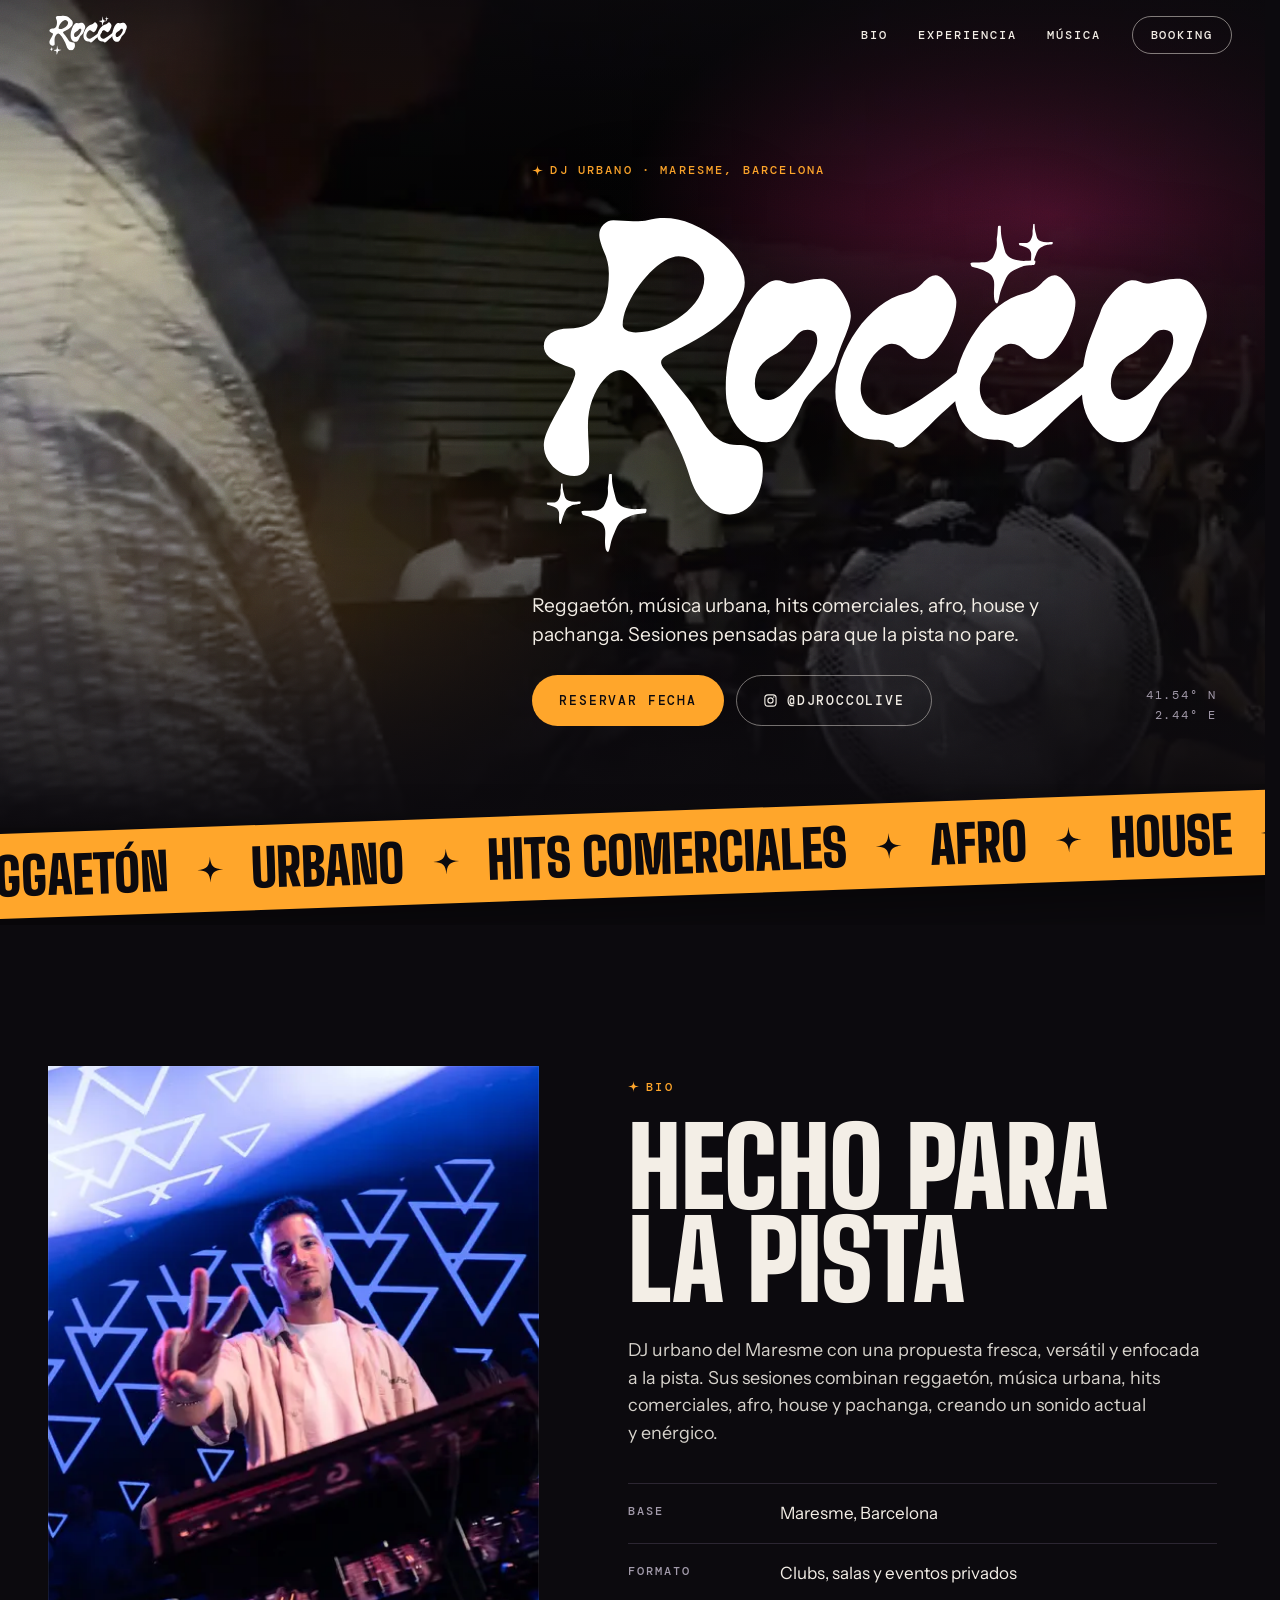
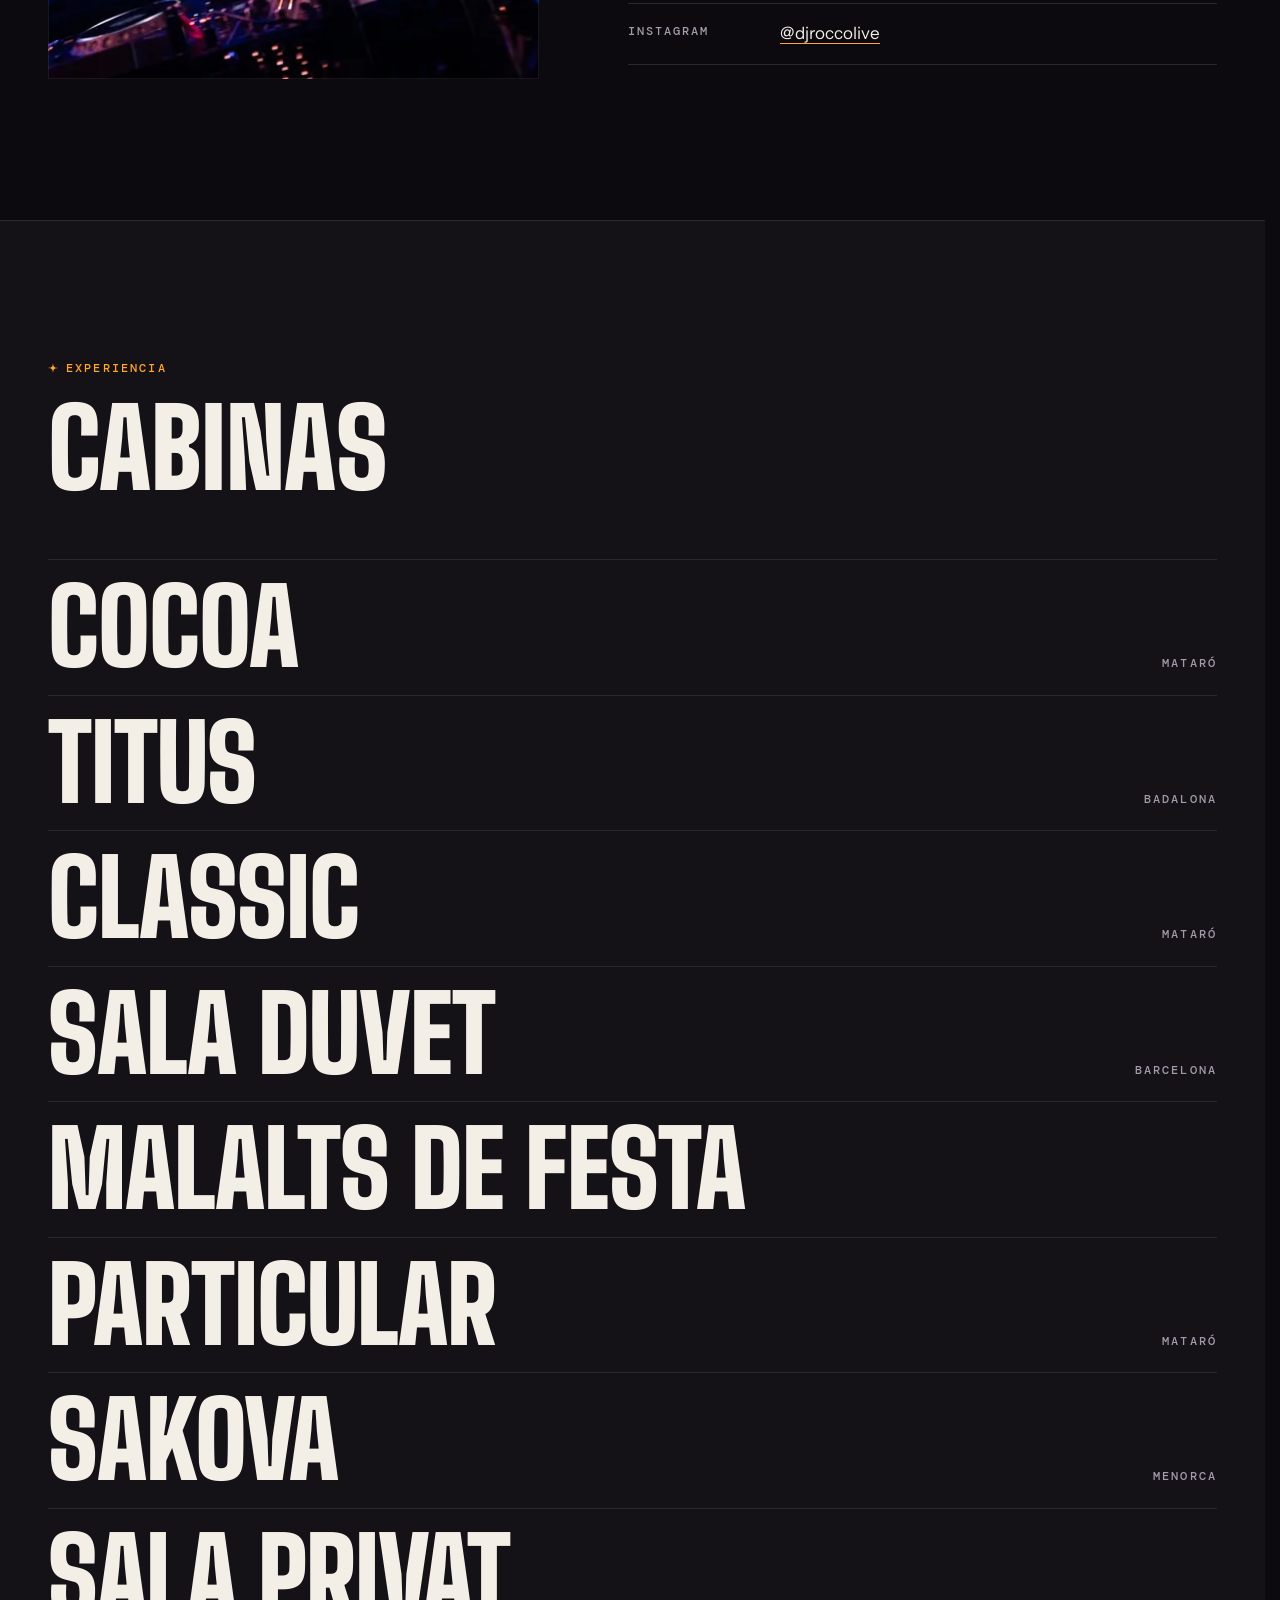
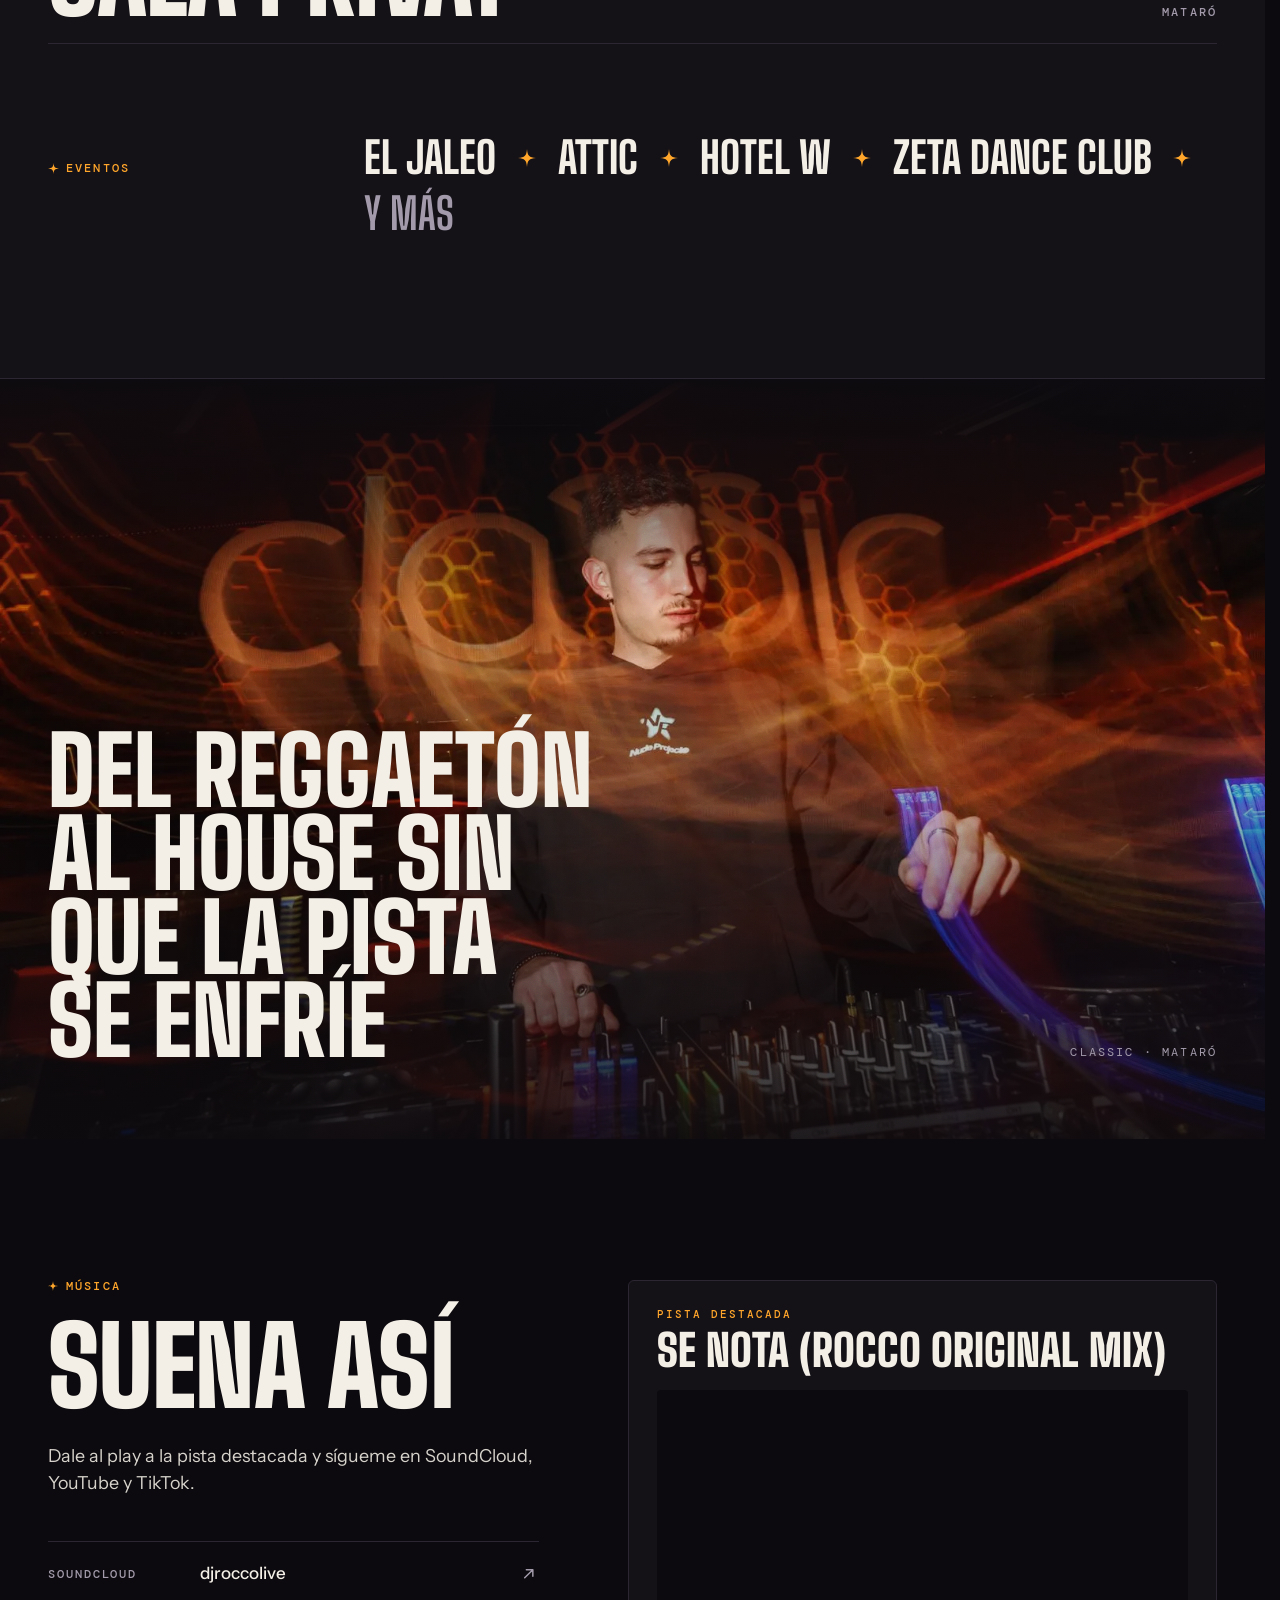
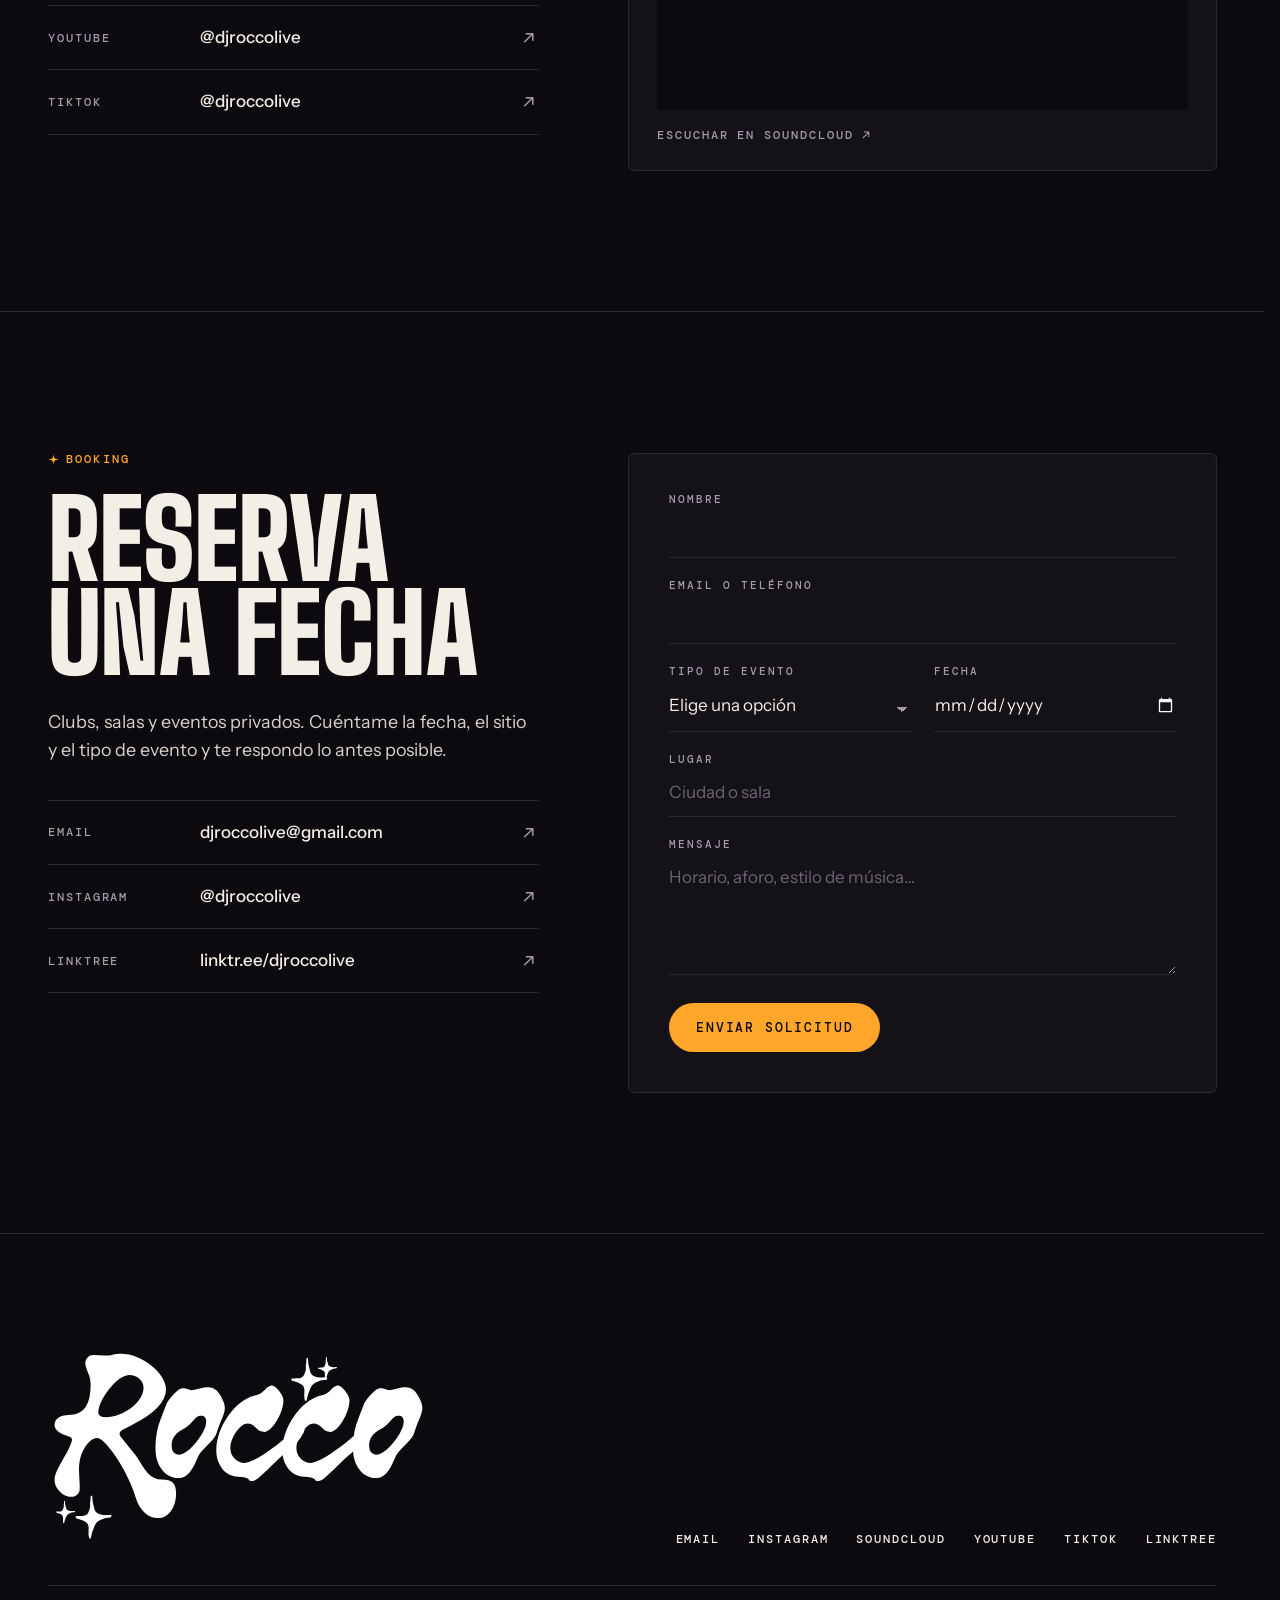
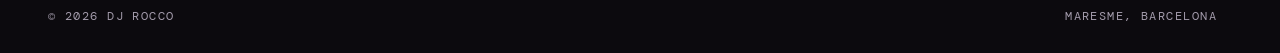
==== commit 73aecf65: "Vídeo en bucle de fondo en la portada - Clip de 12 s del vídeo de cabina, sin audio, pasado de HDR a" ====
--- a/index.html
+++ b/index.html
@@ -33,7 +33,8 @@
   <link rel="preconnect" href="https://fonts.gstatic.com" crossorigin>
   <link rel="stylesheet" href="https://fonts.googleapis.com/css2?family=Big+Shoulders+Display:wght@700;800;900&family=DM+Mono:wght@400;500&family=Instrument+Sans:wght@400;500;600&display=swap">
   <link rel="preload" as="image" href="assets/logo.svg" type="image/svg+xml">
-  <link rel="preload" as="image" href="assets/img/rocco-cabina-1920.webp" imagesrcset="assets/img/rocco-cabina-1080.webp 1080w, assets/img/rocco-cabina-1920.webp 1920w" imagesizes="100vw">
+  <link rel="preload" as="image" href="assets/video/hero-landscape.webp" media="(orientation: landscape)">
+  <link rel="preload" as="image" href="assets/video/hero-portrait.webp" media="(orientation: portrait)">
   <link rel="stylesheet" href="css/styles.css">
 
   <script type="application/ld+json">
@@ -94,12 +95,16 @@
 
   <main id="contenido">
     <section class="hero" id="inicio">
-      <img class="hero-media"
-           src="assets/img/rocco-cabina-1920.webp"
-           srcset="assets/img/rocco-cabina-1080.webp 1080w, assets/img/rocco-cabina-1920.webp 1920w"
-           sizes="100vw" width="1920" height="1280"
-           alt="Rocco pinchando en cabina frente a una pista llena"
-           fetchpriority="high">
+      <picture>
+        <source media="(orientation: portrait)" srcset="assets/video/hero-portrait.webp" width="608" height="1080">
+        <img class="hero-media"
+             src="assets/video/hero-landscape.webp" width="1280" height="720"
+             alt="Rocco pinchando en cabina frente a una pista llena"
+             fetchpriority="high">
+      </picture>
+      <video class="hero-video" muted loop playsinline preload="none" aria-hidden="true" tabindex="-1"
+             data-src-landscape="assets/video/hero-landscape.mp4"
+             data-src-portrait="assets/video/hero-portrait.mp4"></video>
       <div class="hero-glow" aria-hidden="true"></div>
       <div class="grain" aria-hidden="true"></div>
 
@@ -118,7 +123,10 @@
               </a>
             </div>
           </div>
-          <p class="hero-coords mono" aria-label="Coordenadas de Mataró">41.54° N<br>2.44° E</p>
+          <div class="hero-meta">
+            <p class="hero-coords mono" aria-label="Coordenadas de Mataró">41.54° N<br>2.44° E</p>
+            <button class="video-toggle" type="button" hidden>Pausar vídeo</button>
+          </div>
         </div>
       </div>
     </section>
--- a/css/styles.css
+++ b/css/styles.css
@@ -271,10 +271,16 @@
   min-height: clamp(600px, 92svh, 980px);
   overflow: hidden;
 }
-.hero-media {
+.hero-media, .hero-video {
   position: absolute; inset: 0; z-index: -4;
   width: 100%; height: 100%;
-  object-fit: cover; object-position: 28% 40%;
+  object-fit: cover; object-position: 30% 50%;
+}
+/* El vídeo aparece encima de su primer fotograma en cuanto empieza a reproducirse */
+.hero-video { opacity: 0; transition: opacity 1s var(--ease); }
+.hero-video.is-playing { opacity: 1; }
+@media (orientation: portrait) {
+  .hero-media, .hero-video { object-position: 40% 50%; }
 }
 .hero::after {
   content: ""; position: absolute; inset: 0; z-index: -2;
@@ -334,10 +340,33 @@
 .hero-copy { display: grid; gap: 26px; max-width: 34rem; }
 .hero-lede { font-size: clamp(1.0625rem, 1.5vw, 1.25rem); line-height: 1.5; text-wrap: pretty; }
 .hero-actions { display: flex; flex-wrap: wrap; gap: 12px; }
+.hero-meta { display: grid; justify-items: end; gap: 14px; }
 .hero-coords {
   font-size: .75rem; line-height: 1.7; letter-spacing: .16em;
   color: var(--muted); text-align: right;
   font-variant-numeric: tabular-nums;
+}
+.video-toggle {
+  display: inline-flex; align-items: center; gap: 10px;
+  padding: 8px 0;
+  background: none; border: 0;
+  color: var(--muted);
+  font: 500 .6875rem/1 var(--f-mono); letter-spacing: .18em; text-transform: uppercase;
+  cursor: pointer;
+  transition: color .2s;
+}
+.video-toggle:hover { color: var(--paper); }
+/* Icono: dos barras (pausar) o triángulo (reproducir) */
+.video-toggle::before {
+  content: "";
+  width: 9px; height: 10px;
+  border-inline: 3px solid currentColor;
+}
+.video-toggle.is-paused::before {
+  width: 0; height: 0;
+  border-inline: 0;
+  border-left: 9px solid currentColor;
+  border-block: 5px solid transparent;
 }
 
 /* En pantallas anchas el bloque va a la derecha para no tapar la cabina */
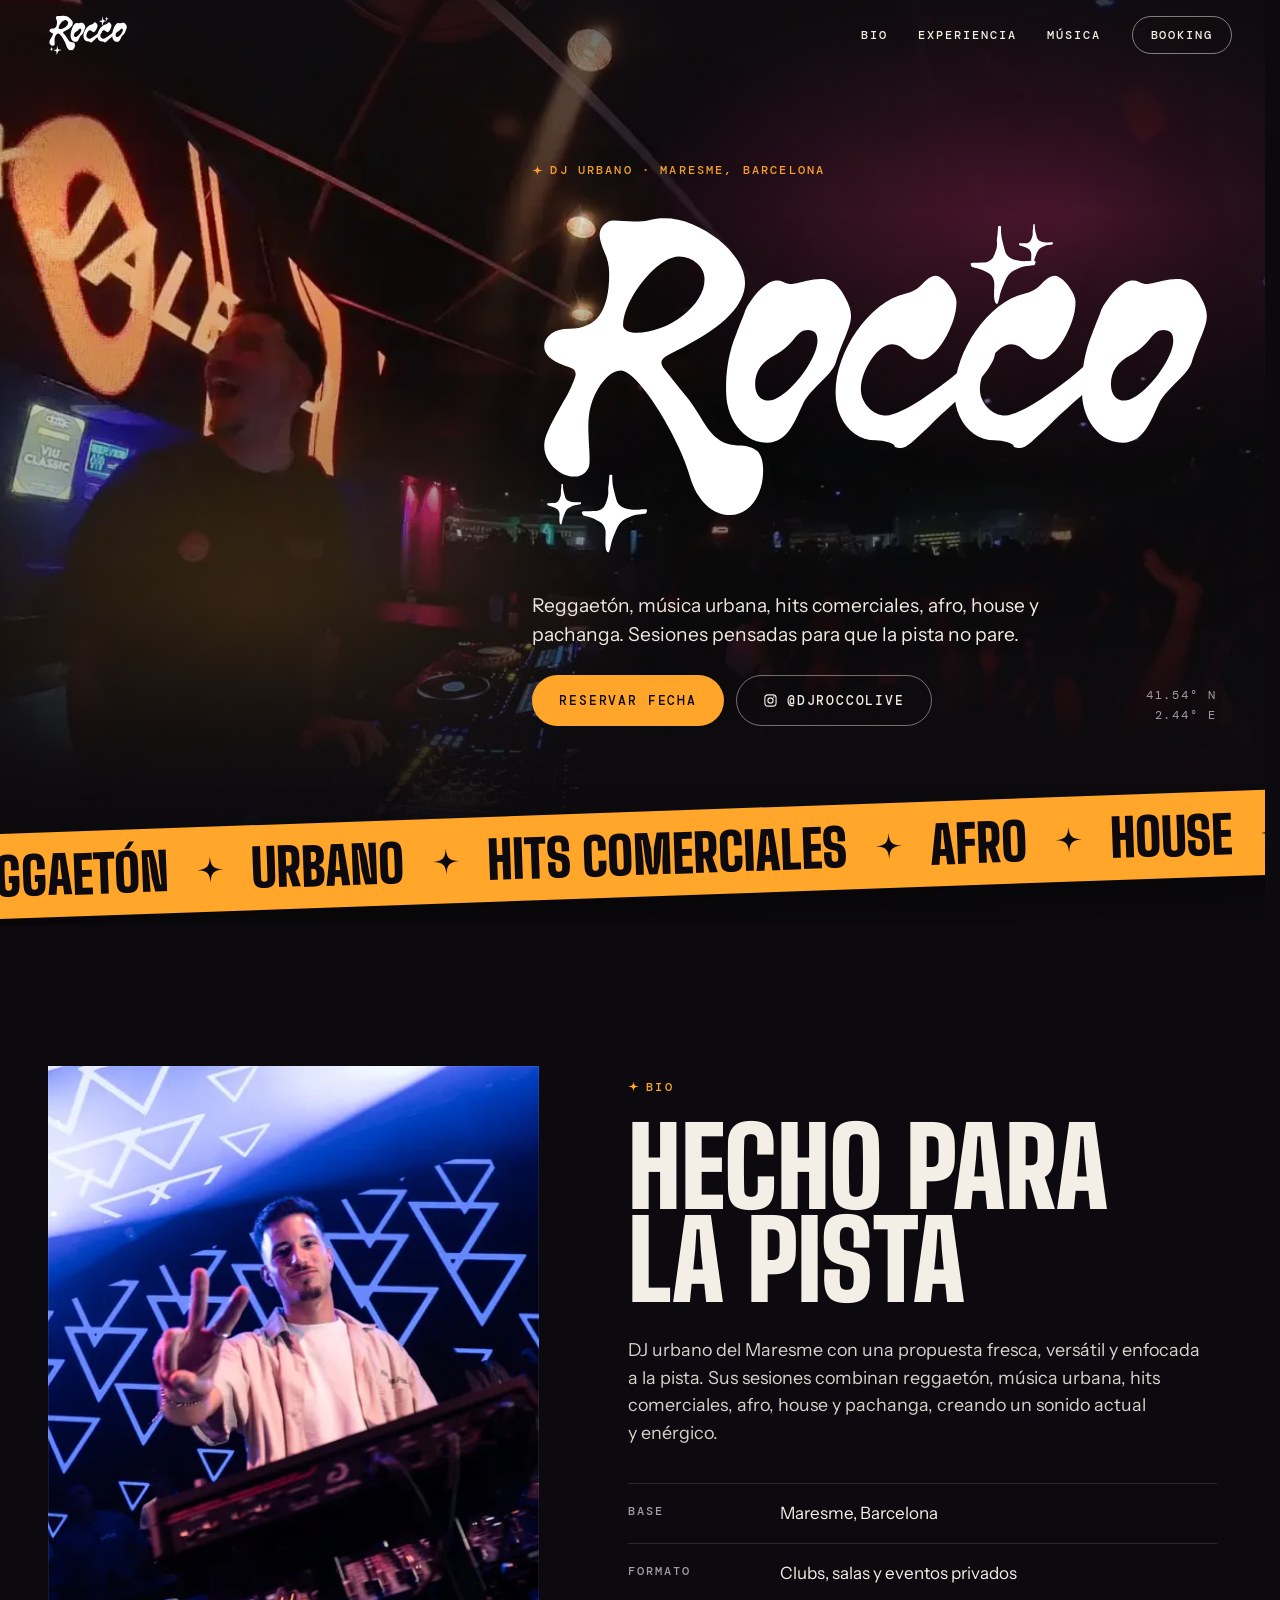
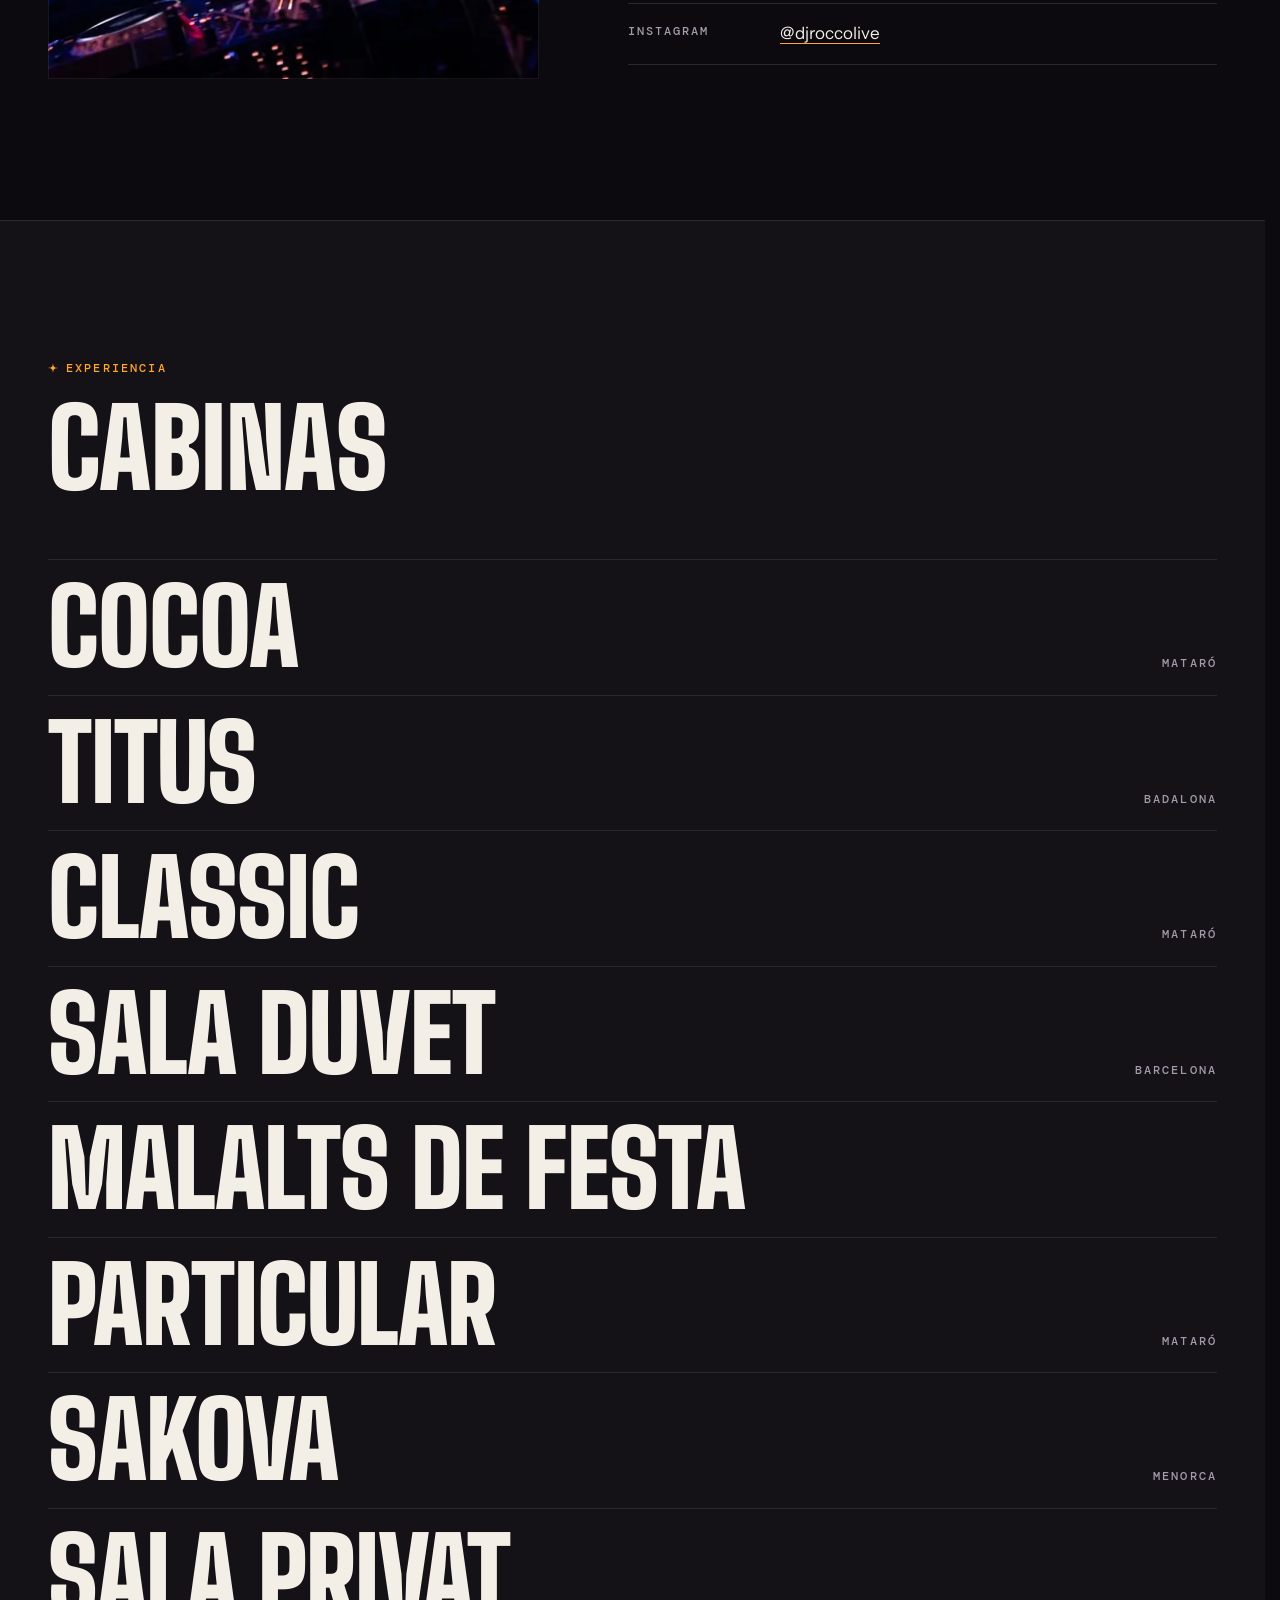
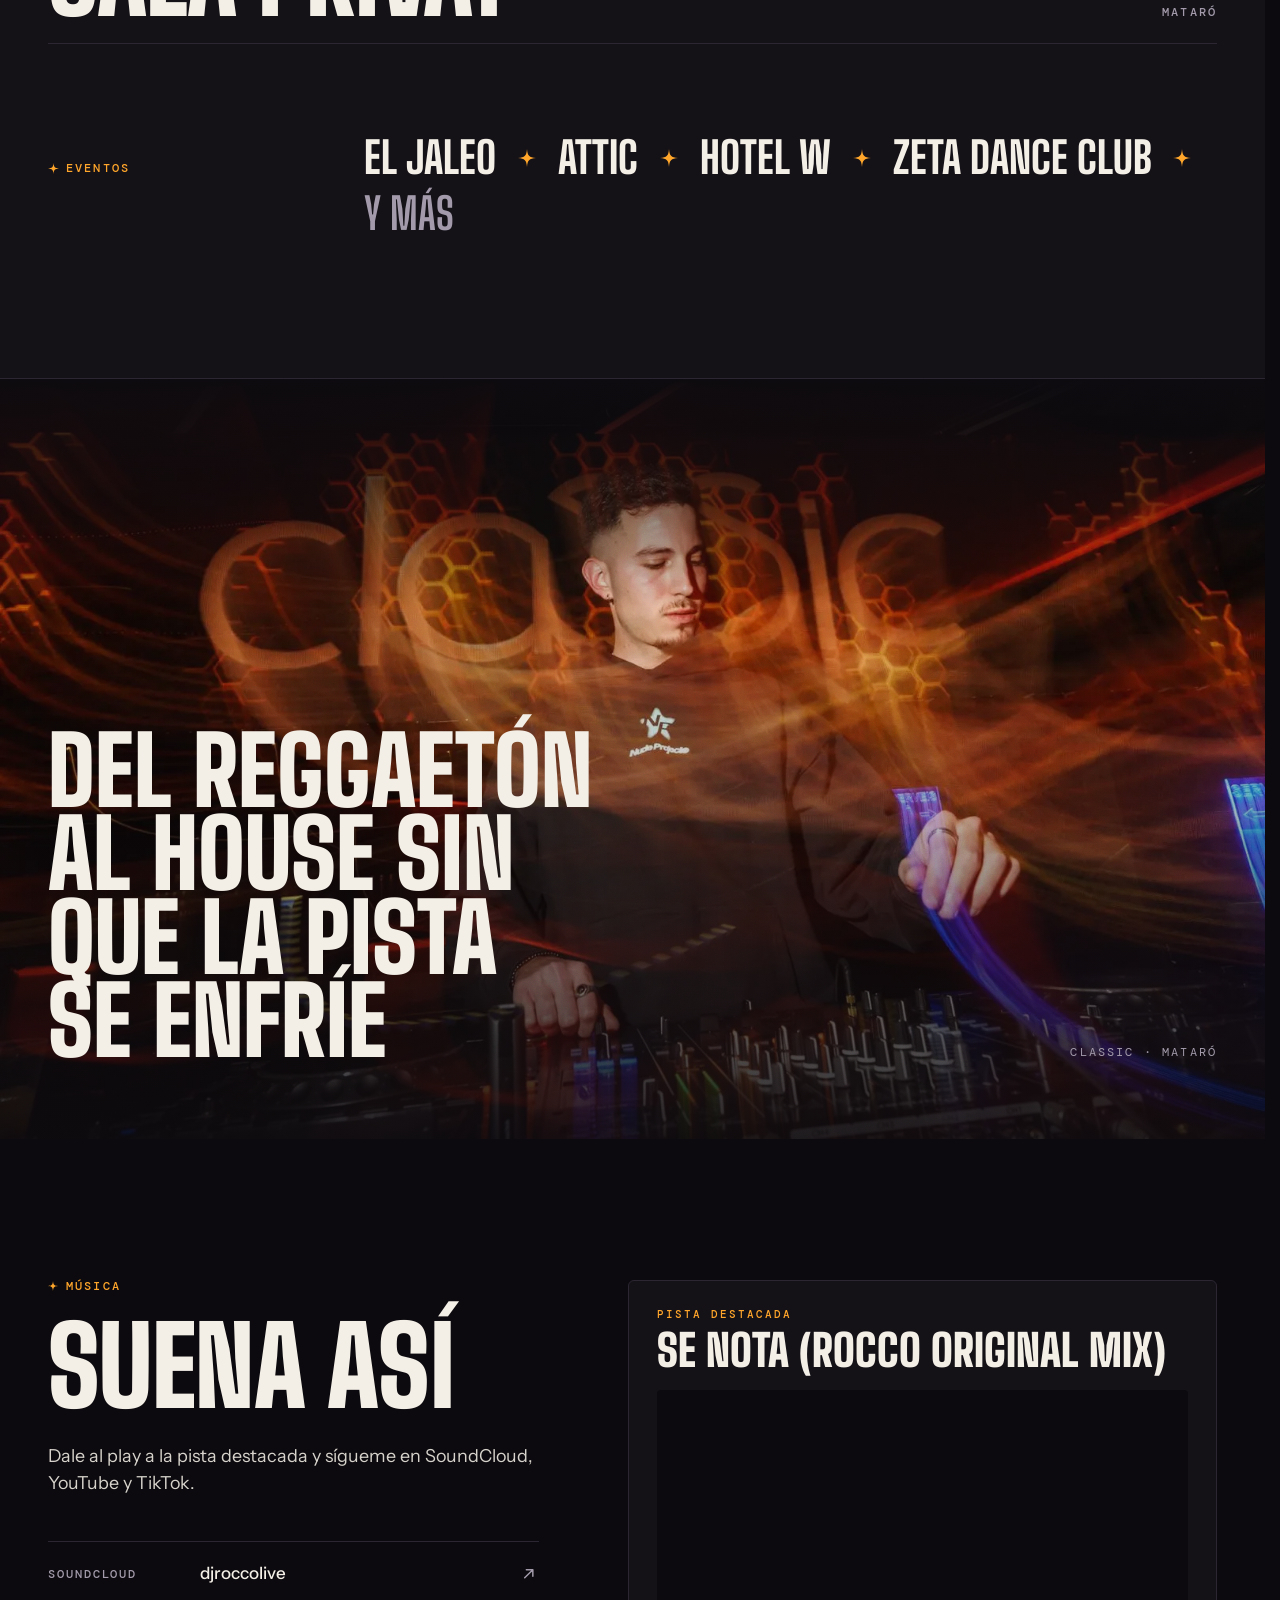
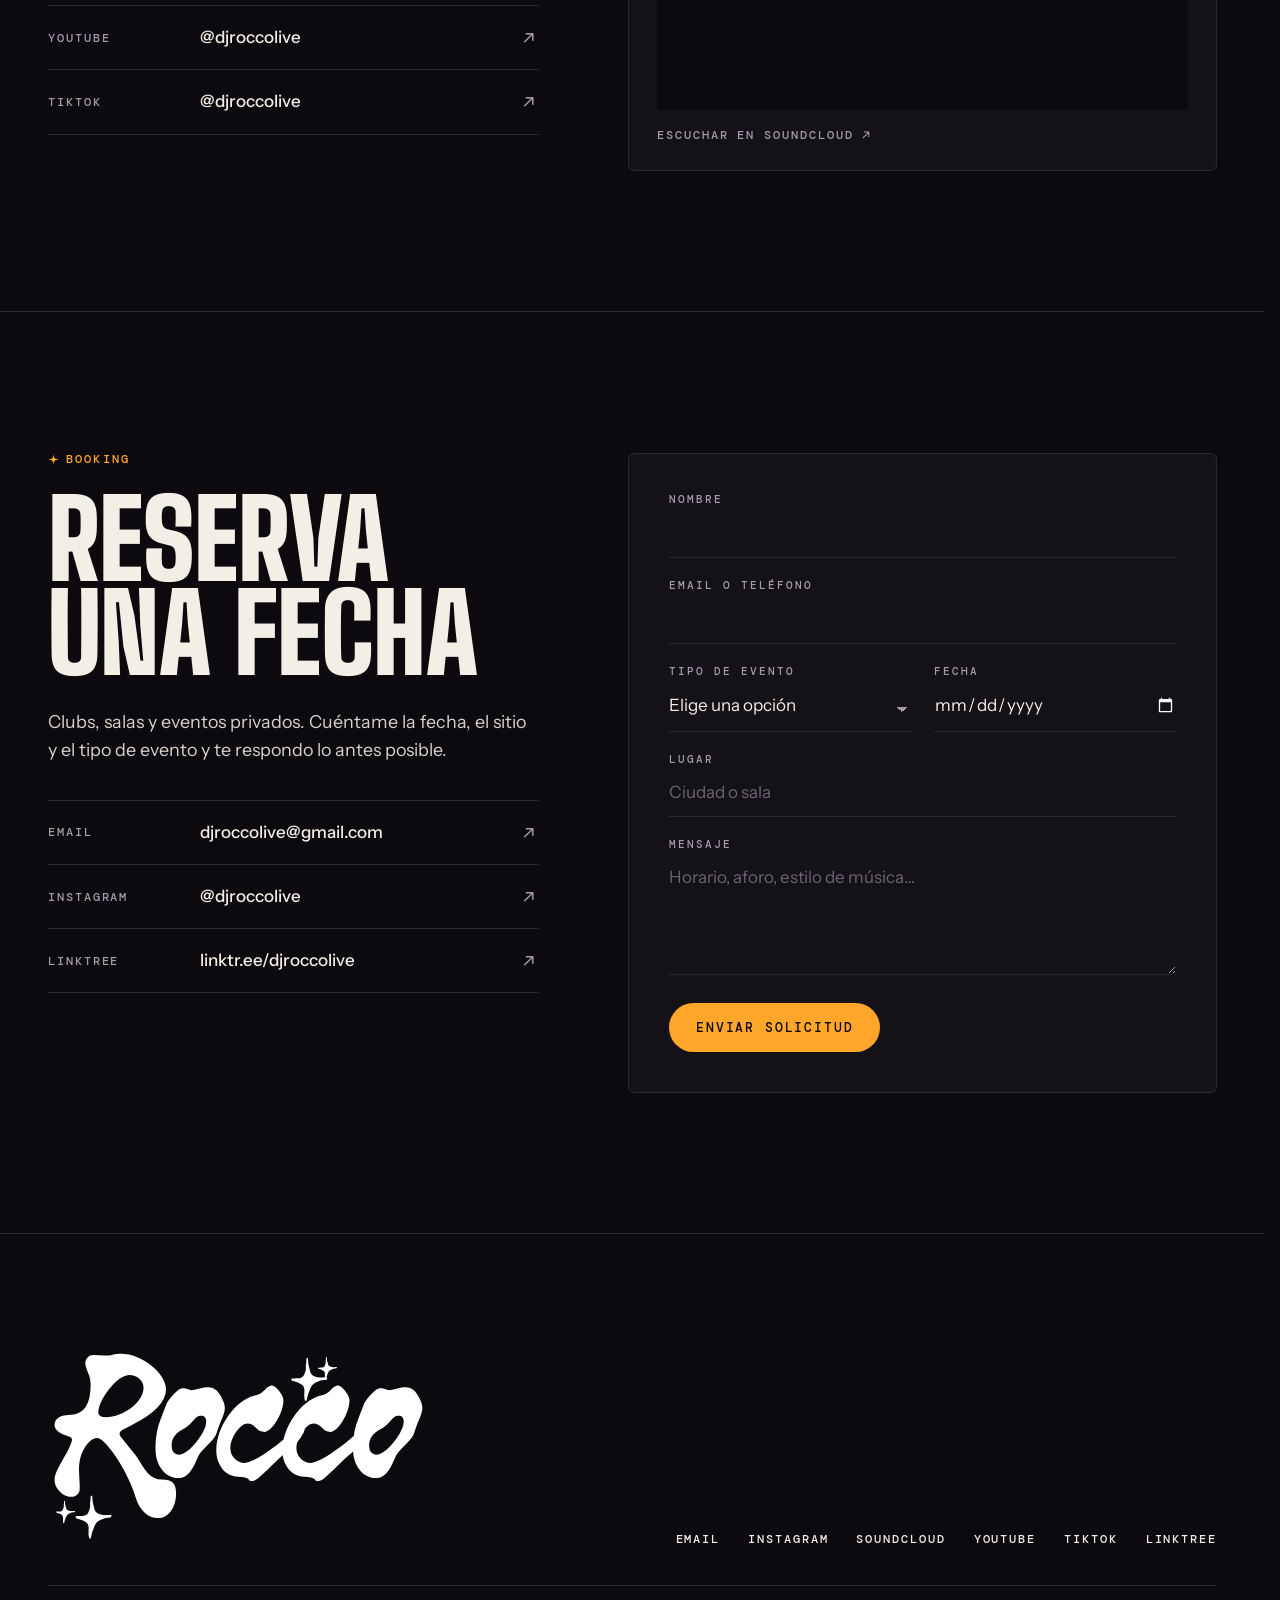
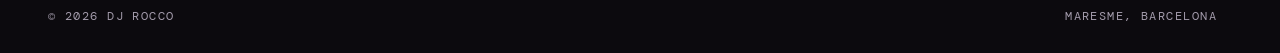
==== commit 9c384da0: "Nuevo vídeo de portada: cabina de Classic x Jaleo - Clip de 12 s (segundos 24 a 37) del vídeo vertic" ====
--- a/index.html
+++ b/index.html
@@ -96,7 +96,7 @@
   <main id="contenido">
     <section class="hero" id="inicio">
       <picture>
-        <source media="(orientation: portrait)" srcset="assets/video/hero-portrait.webp" width="608" height="1080">
+        <source media="(orientation: portrait)" srcset="assets/video/hero-portrait.webp" width="720" height="1000">
         <img class="hero-media"
              src="assets/video/hero-landscape.webp" width="1280" height="720"
              alt="Rocco pinchando en cabina frente a una pista llena"
--- a/css/styles.css
+++ b/css/styles.css
@@ -280,7 +280,7 @@
 .hero-video { opacity: 0; transition: opacity 1s var(--ease); }
 .hero-video.is-playing { opacity: 1; }
 @media (orientation: portrait) {
-  .hero-media, .hero-video { object-position: 40% 50%; }
+  .hero-media, .hero-video { object-position: 35% 50%; }
 }
 .hero::after {
   content: ""; position: absolute; inset: 0; z-index: -2;
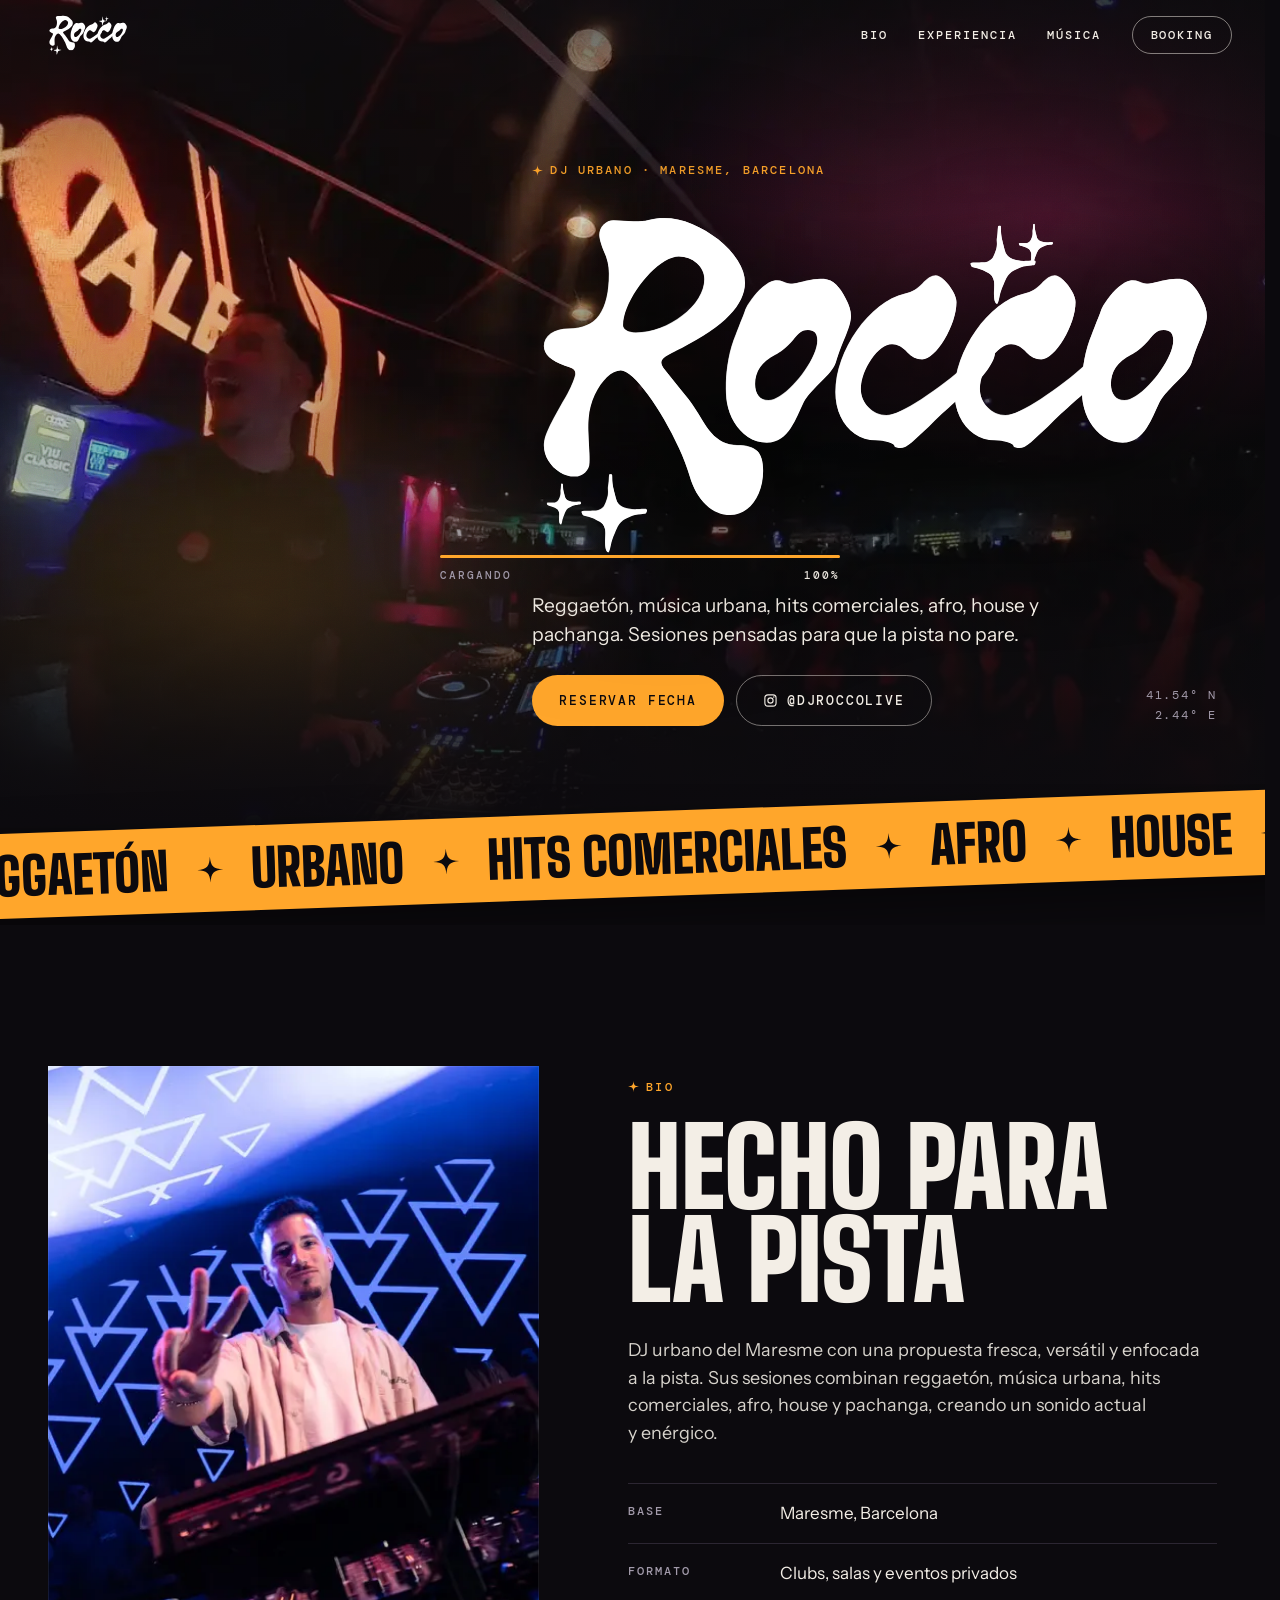
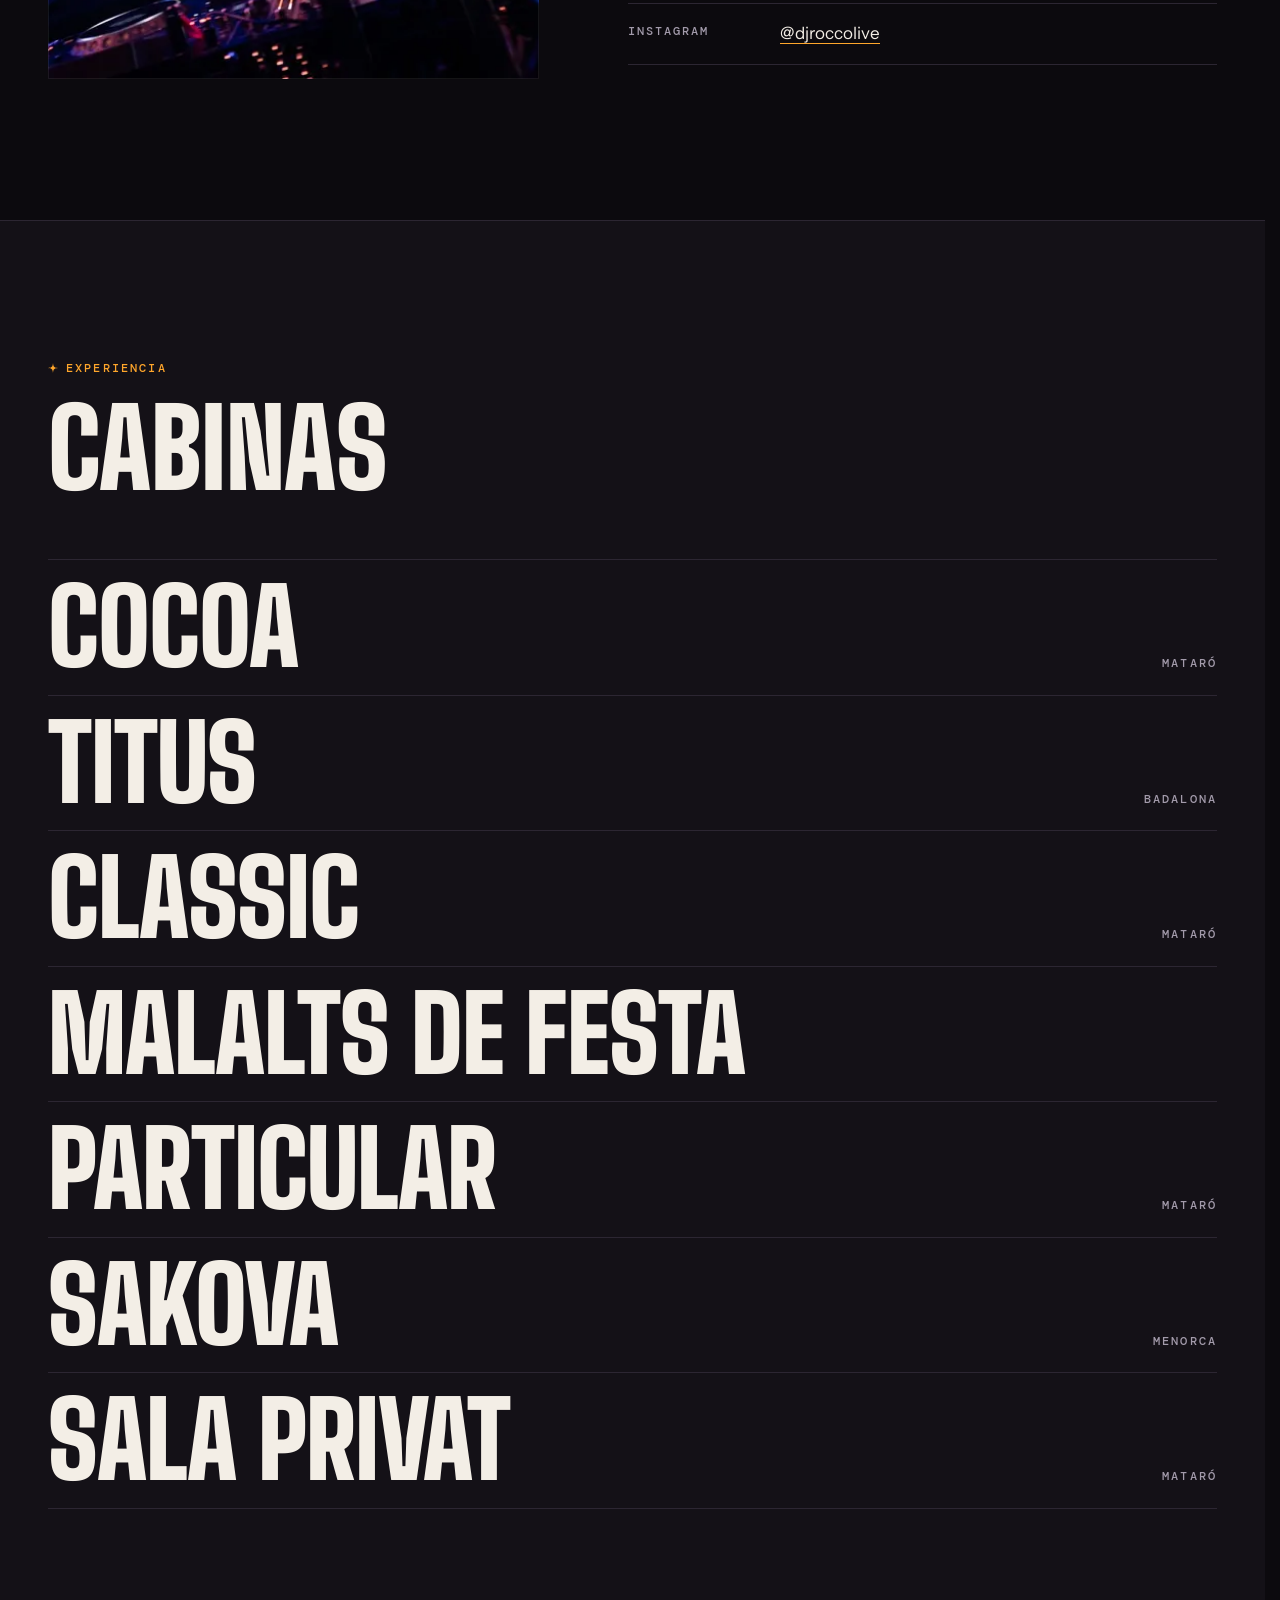
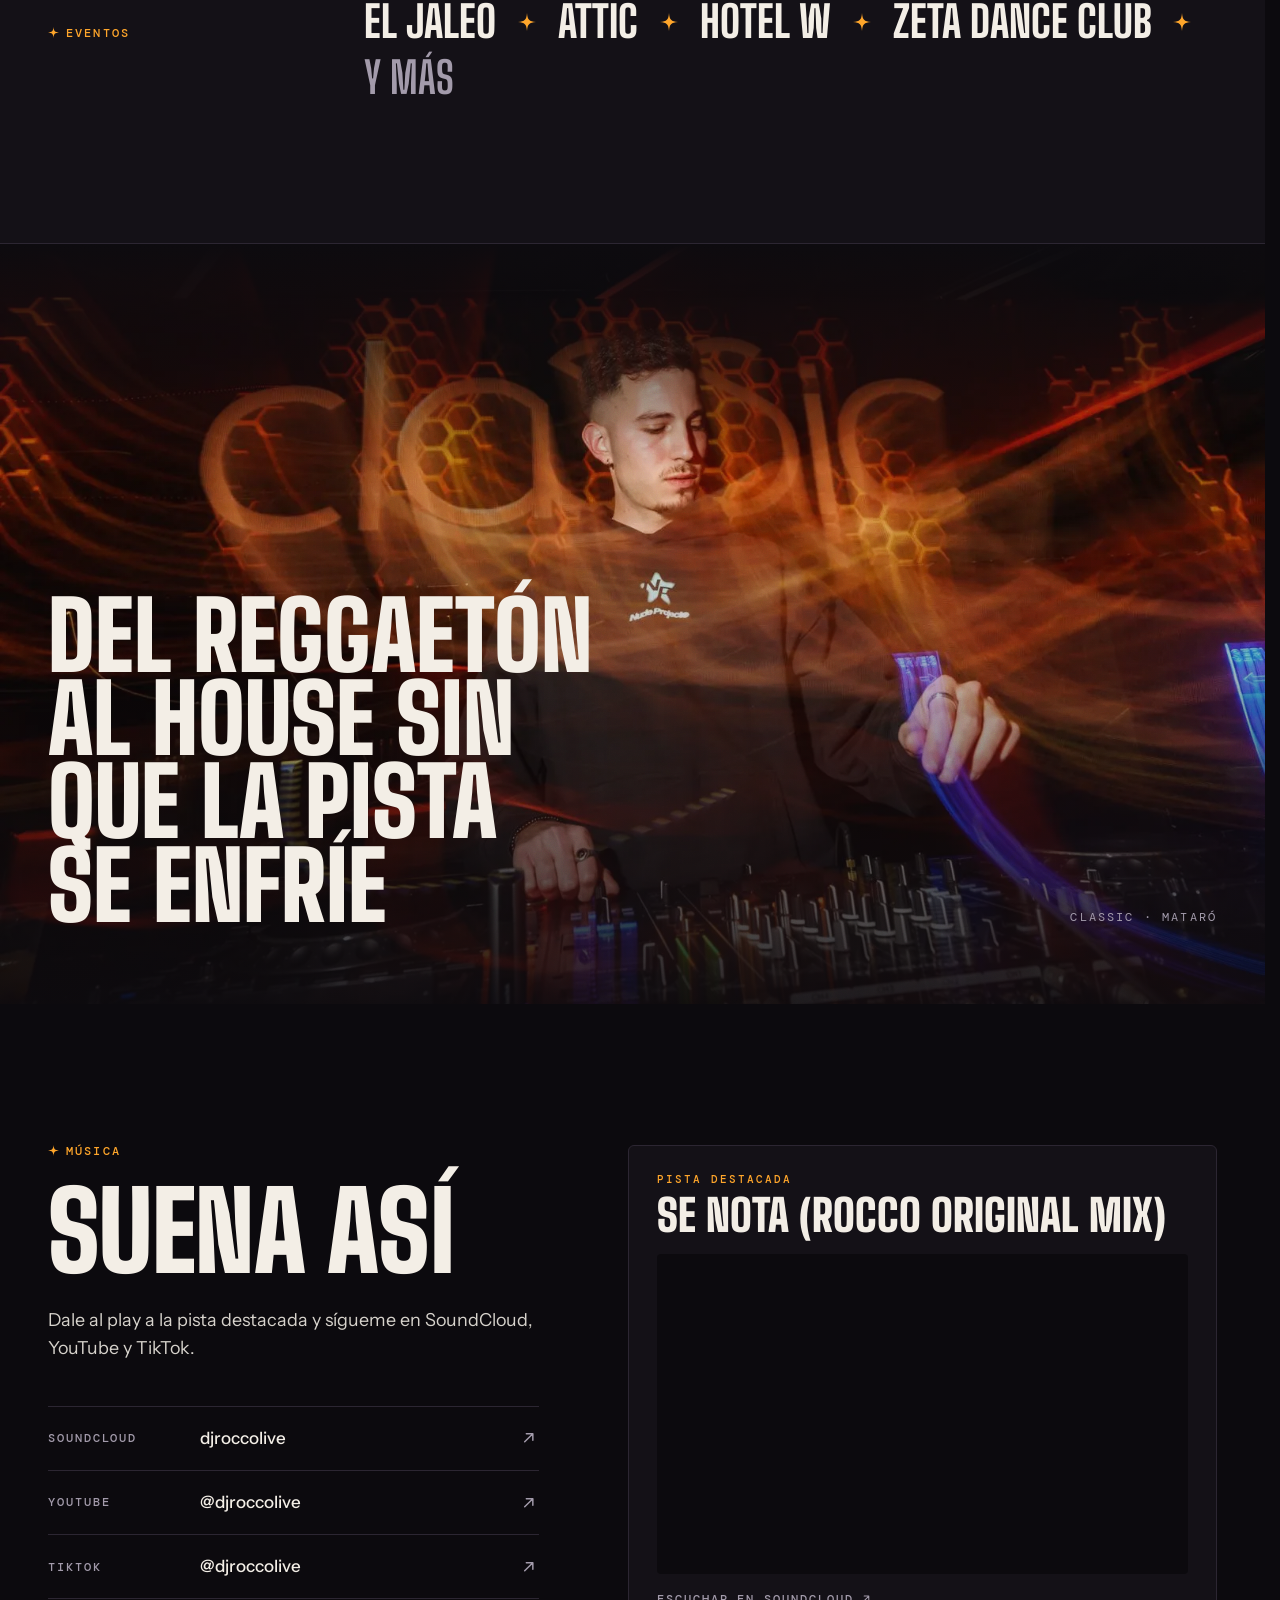
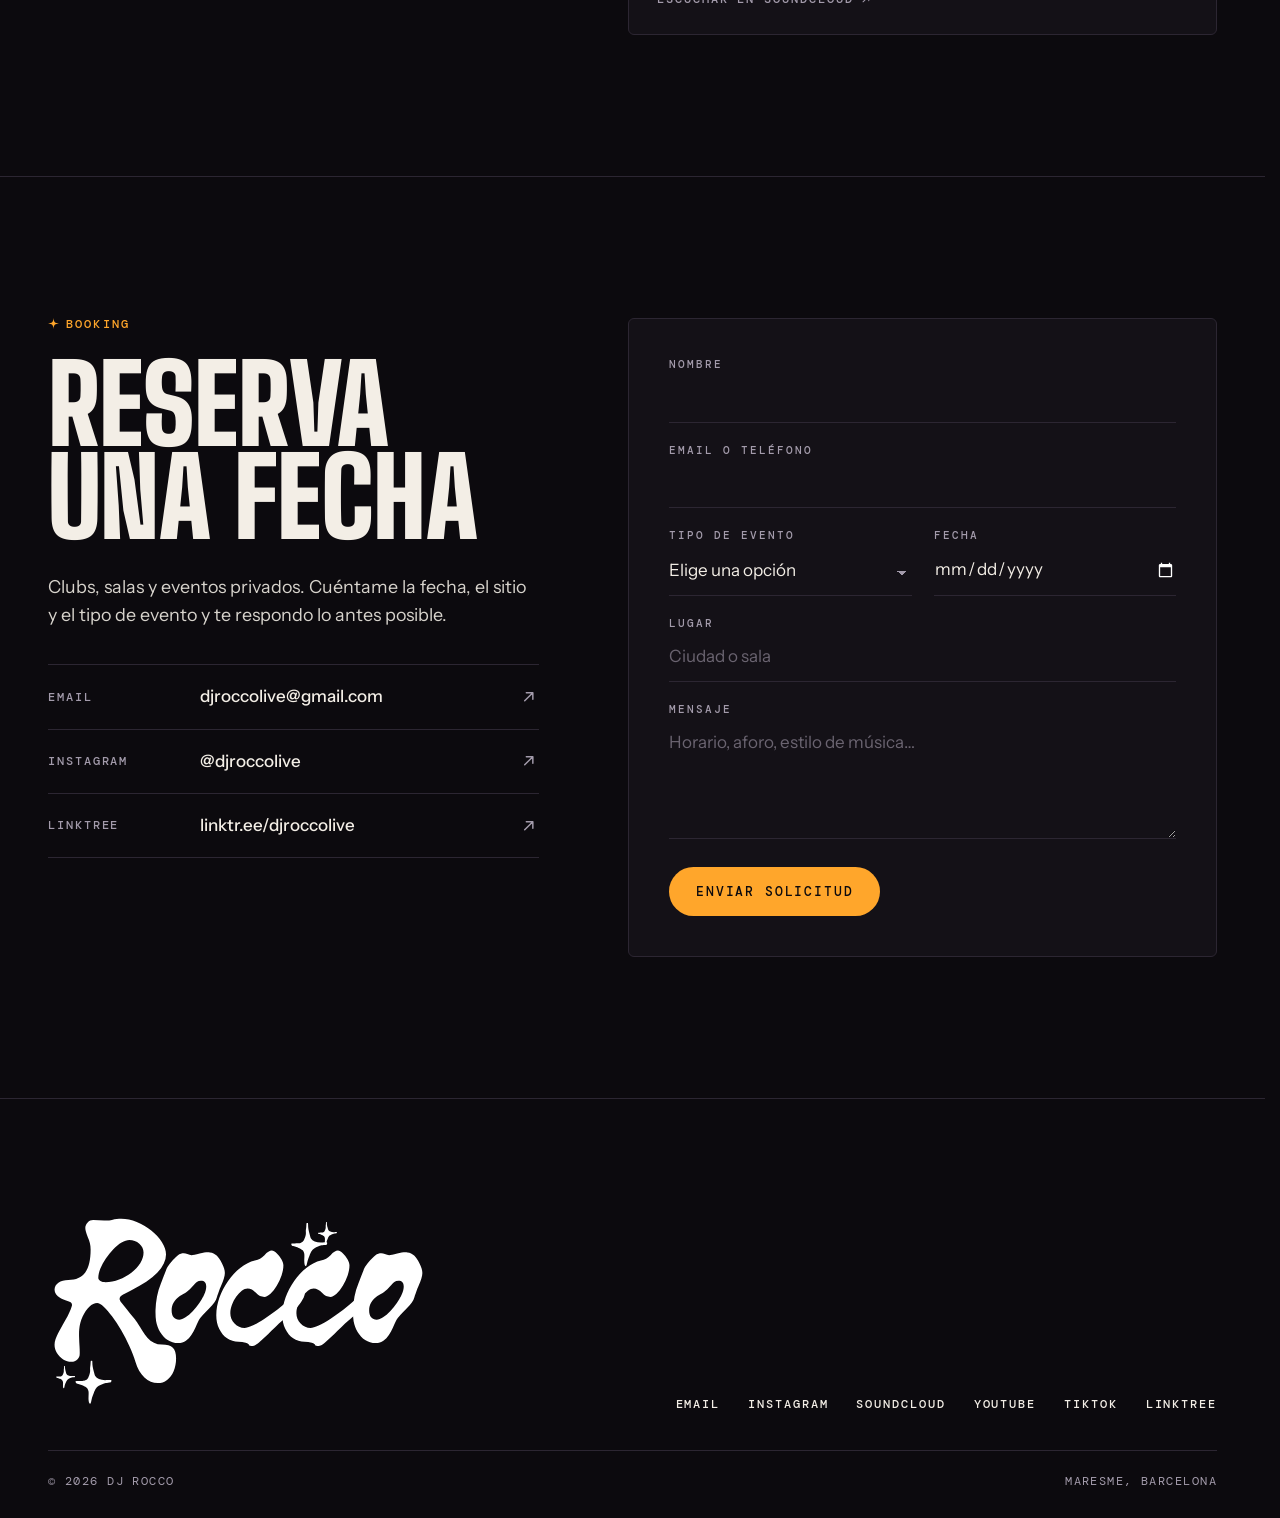
==== commit 519cd6e6: "Quita Sala Duvet de Experiencia Co-Authored-By: Claude Opus 5.5 <noreply@anthropic.com> Claude-Sessi" ====
--- a/index.html
+++ b/index.html
@@ -182,7 +182,6 @@
           <li class="venue"><span class="venue-name">Cocoa</span><span class="venue-city">Mataró</span></li>
           <li class="venue"><span class="venue-name">Titus</span><span class="venue-city">Badalona</span></li>
           <li class="venue"><span class="venue-name">Classic</span><span class="venue-city">Mataró</span></li>
-          <li class="venue"><span class="venue-name">Sala Duvet</span><span class="venue-city">Barcelona</span></li>
           <li class="venue"><span class="venue-name">Malalts de Festa</span><span class="venue-city"></span></li>
           <li class="venue"><span class="venue-name">Particular</span><span class="venue-city">Mataró</span></li>
           <li class="venue"><span class="venue-name">Sakova</span><span class="venue-city">Menorca</span></li>
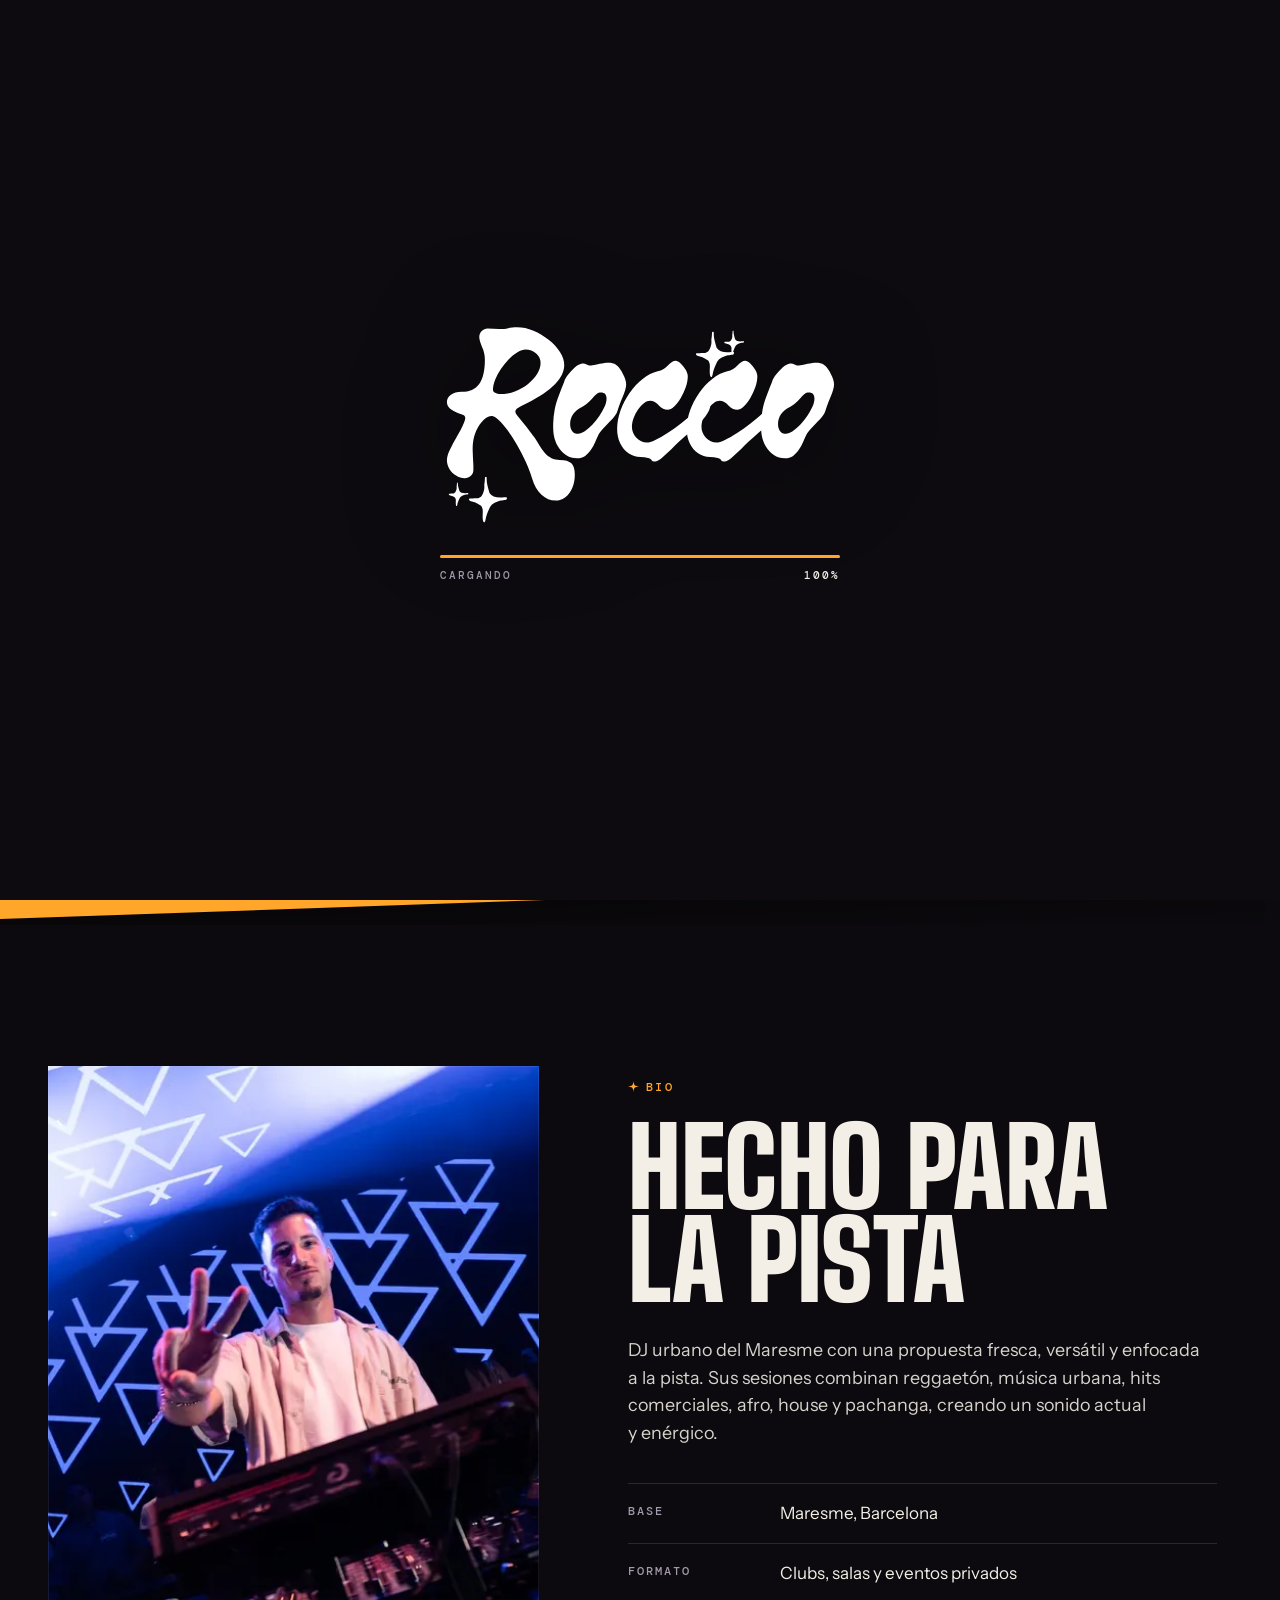
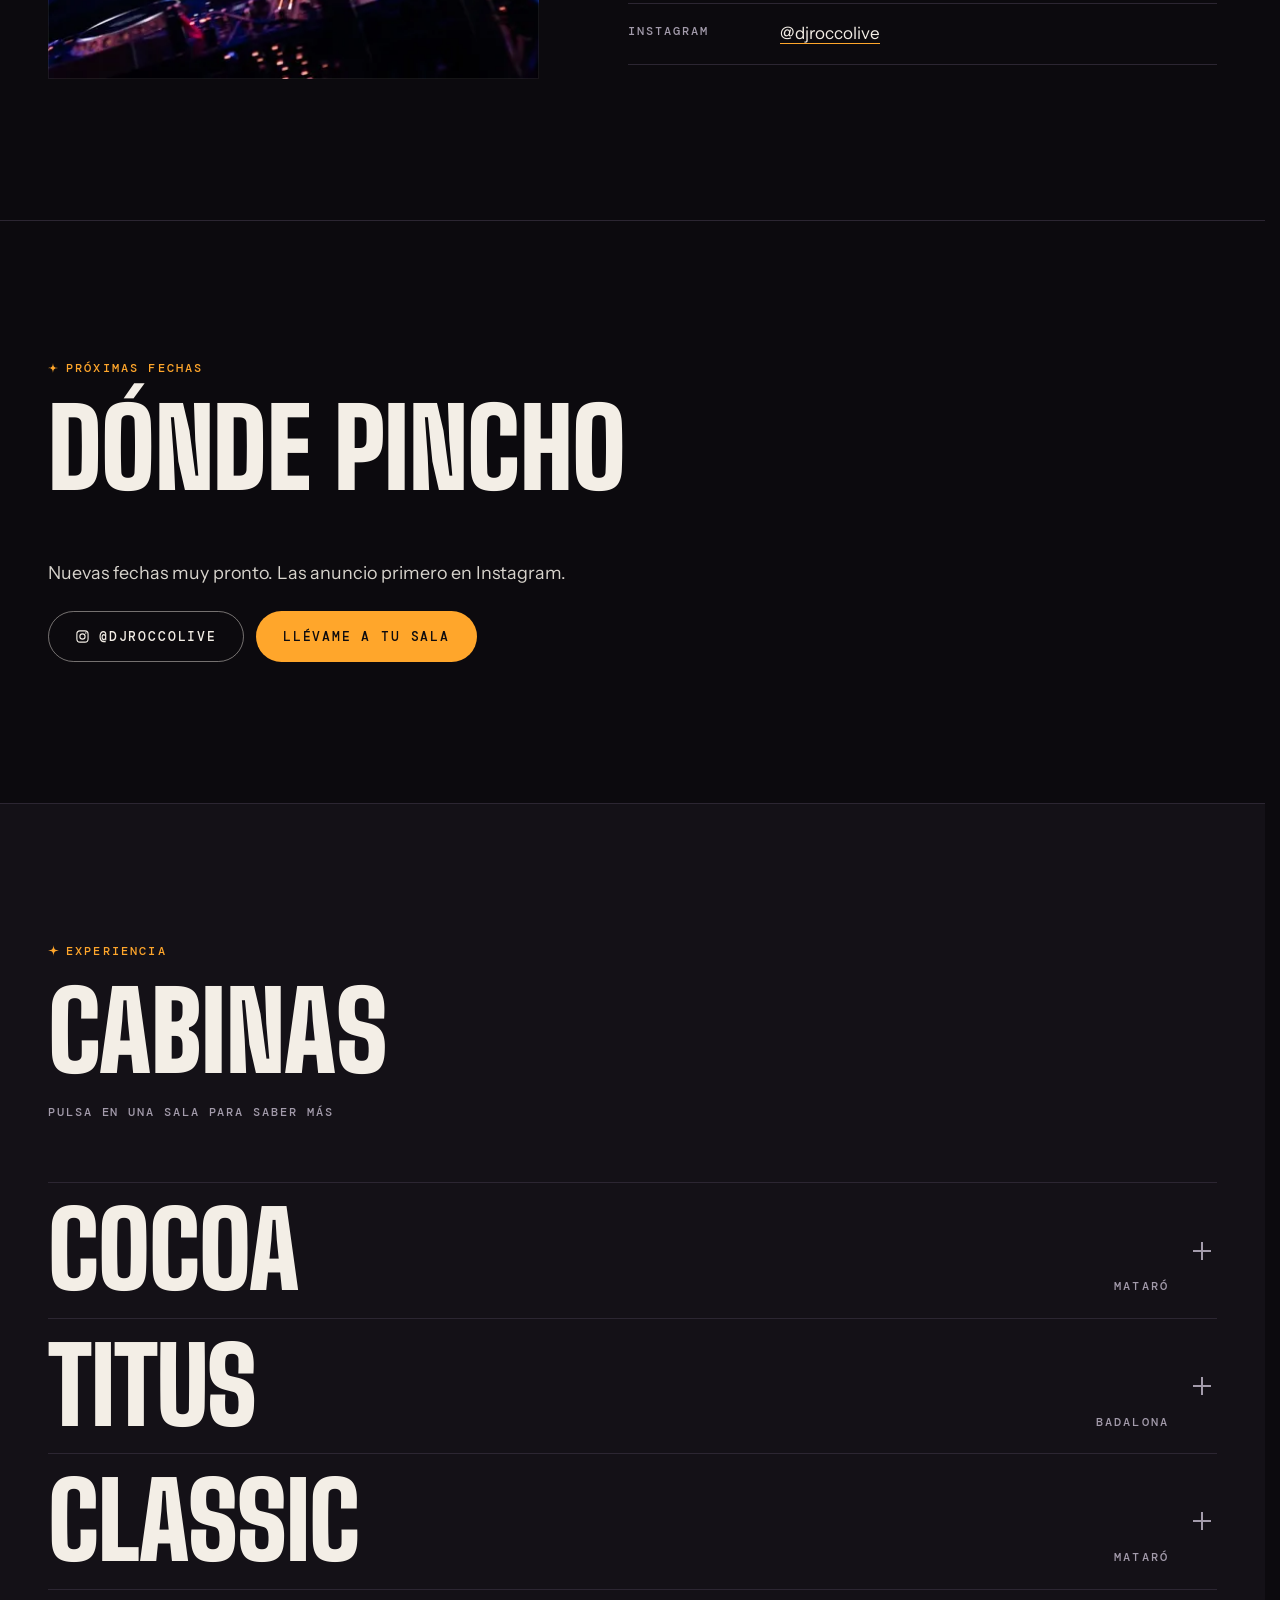
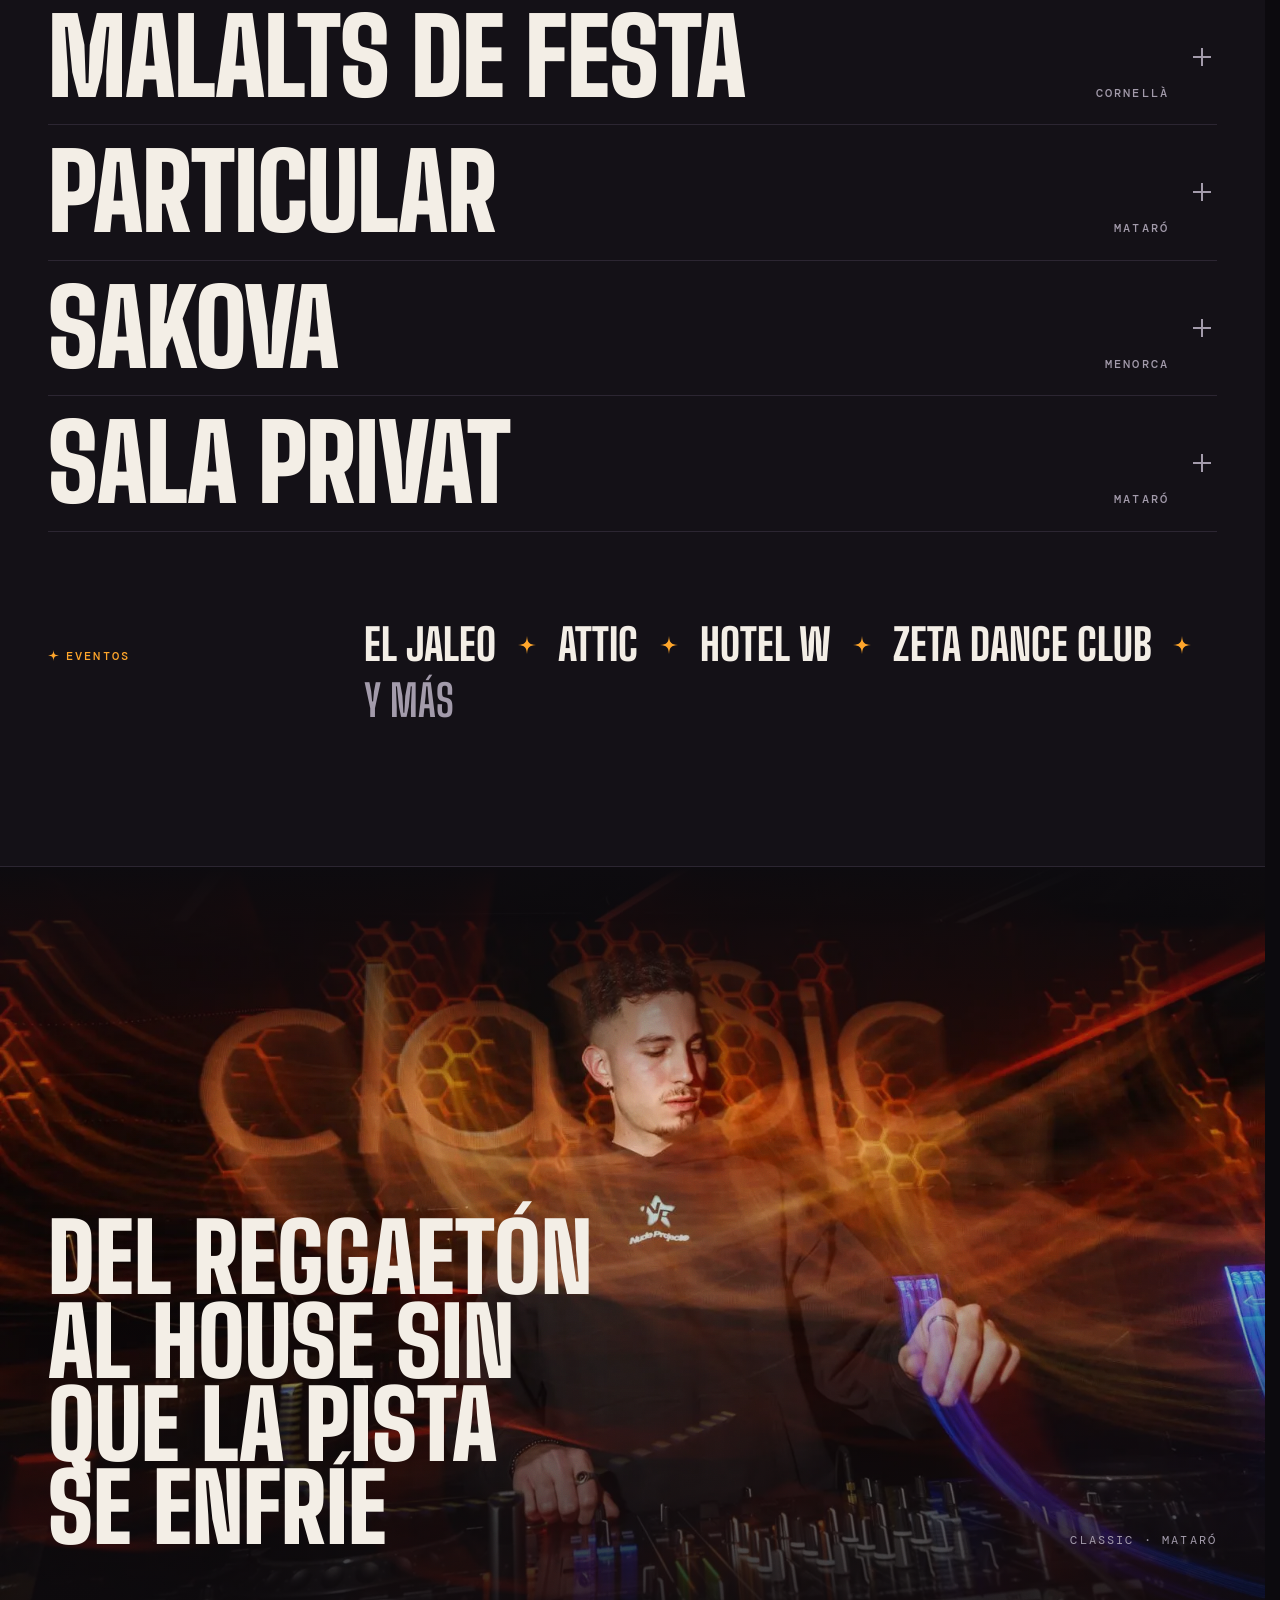
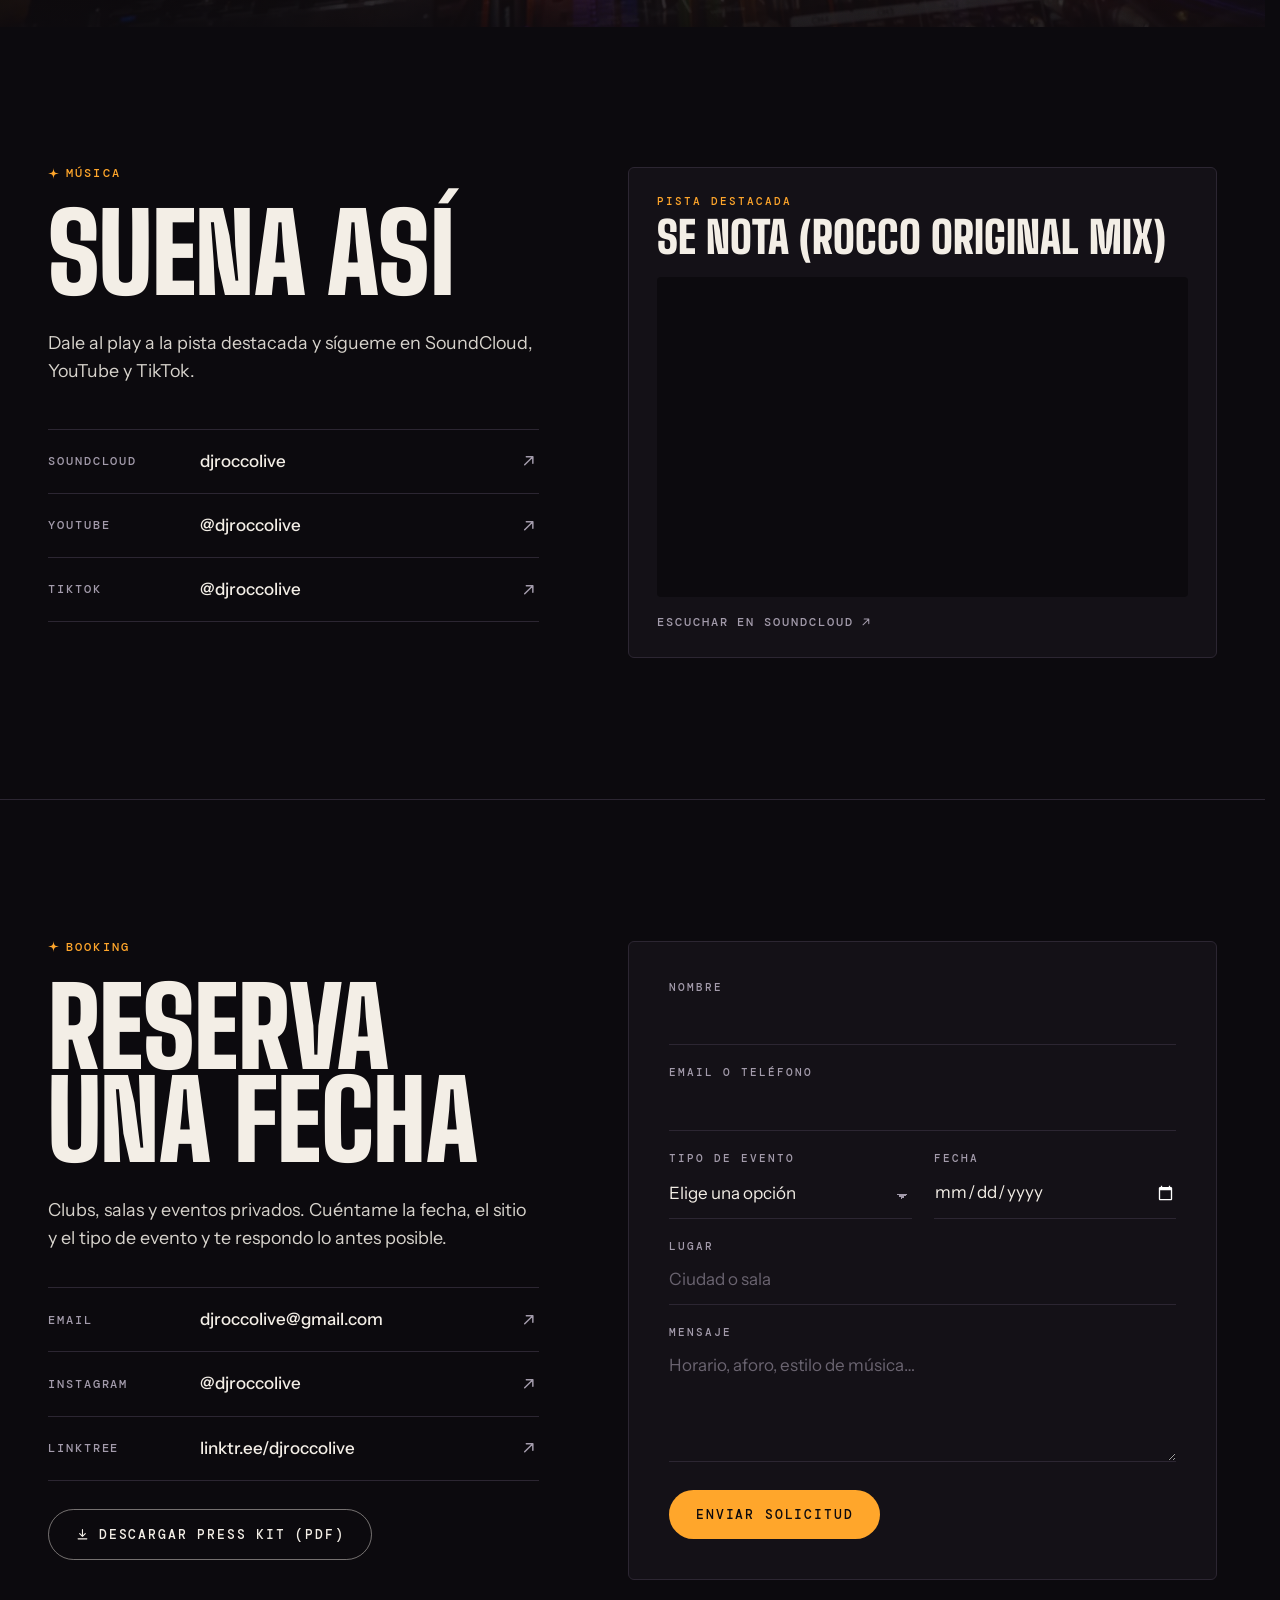
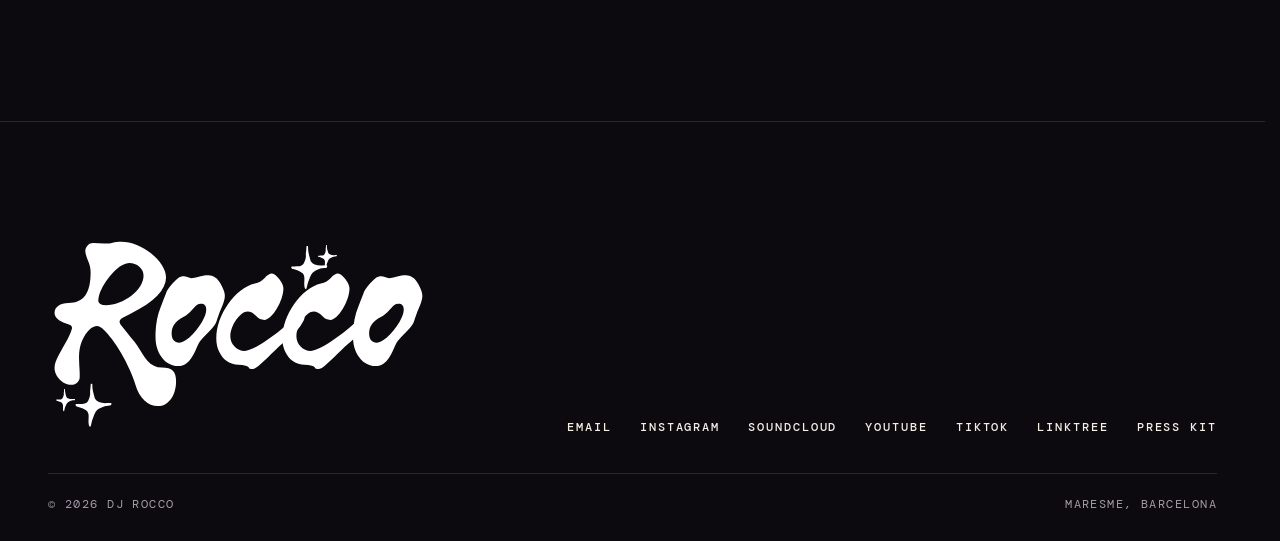
==== commit 3c140523: "Historial interactivo, próximas fechas y press kit - Experiencia: cada sala se despliega al pulsarla" ====
--- a/index.html
+++ b/index.html
@@ -74,6 +74,7 @@
 
   <svg width="0" height="0" class="sprite" aria-hidden="true" focusable="false">
     <symbol id="i-instagram" viewBox="0 0 24 24"><rect x="3" y="3" width="18" height="18" rx="5" fill="none" stroke="currentColor" stroke-width="1.8"/><circle cx="12" cy="12" r="4.2" fill="none" stroke="currentColor" stroke-width="1.8"/><circle cx="17.4" cy="6.6" r="1.2" fill="currentColor"/></symbol>
+    <symbol id="i-download" viewBox="0 0 24 24"><path d="M12 4v11m0 0-4.5-4.5M12 15l4.5-4.5M5 19h14" fill="none" stroke="currentColor" stroke-width="1.8" stroke-linecap="round" stroke-linejoin="round"/></symbol>
     <symbol id="i-arrow" viewBox="0 0 24 24"><path d="M7 17 17 7M9 7h8v8" fill="none" stroke="currentColor" stroke-width="1.8" stroke-linecap="round" stroke-linejoin="round"/></symbol>
   </svg>
 
@@ -83,6 +84,7 @@
     </a>
     <nav class="nav" id="menu" aria-label="Principal">
       <a href="#bio">Bio</a>
+      <a href="#fechas">Fechas</a>
       <a href="#experiencia">Experiencia</a>
       <a href="#musica">Música</a>
       <a href="#booking" class="nav-cta">Booking</a>
@@ -171,21 +173,191 @@
       </div>
     </section>
 
+    <section class="section gigs" id="fechas" aria-labelledby="gigs-title">
+      <div class="wrap">
+        <div class="section-head">
+          <p class="eyebrow"><span class="spark" aria-hidden="true"></span>Próximas fechas</p>
+          <h2 id="gigs-title" class="h-display">Dónde pincho</h2>
+        </div>
+
+        <ol class="gig-list" data-gigs hidden></ol>
+
+        <div class="gigs-empty" data-gigs-empty>
+          <p class="lede">Nuevas fechas muy pronto. Las anuncio primero en Instagram.</p>
+          <div class="gigs-empty-actions">
+            <a class="btn btn-ghost" href="https://www.instagram.com/djroccolive/" target="_blank" rel="noopener">
+              <svg class="icon" aria-hidden="true"><use href="#i-instagram"/></svg>@djroccolive
+            </a>
+            <a class="btn btn-primary" href="#booking">Llévame a tu sala</a>
+          </div>
+        </div>
+      </div>
+    </section>
+
     <section class="section exp" id="experiencia" aria-labelledby="exp-title">
       <div class="wrap">
         <div class="section-head">
           <p class="eyebrow"><span class="spark" aria-hidden="true"></span>Experiencia</p>
           <h2 id="exp-title" class="h-display">Cabinas</h2>
+          <p class="section-hint">Pulsa en una sala para saber más</p>
         </div>
 
         <ul class="venues">
-          <li class="venue"><span class="venue-name">Cocoa</span><span class="venue-city">Mataró</span></li>
-          <li class="venue"><span class="venue-name">Titus</span><span class="venue-city">Badalona</span></li>
-          <li class="venue"><span class="venue-name">Classic</span><span class="venue-city">Mataró</span></li>
-          <li class="venue"><span class="venue-name">Malalts de Festa</span><span class="venue-city"></span></li>
-          <li class="venue"><span class="venue-name">Particular</span><span class="venue-city">Mataró</span></li>
-          <li class="venue"><span class="venue-name">Sakova</span><span class="venue-city">Menorca</span></li>
-          <li class="venue"><span class="venue-name">Sala Privat</span><span class="venue-city">Mataró</span></li>
+          <li>
+            <details class="venue" name="venue">
+              <summary class="venue-summary">
+                <span class="venue-name">Cocoa</span>
+                <span class="venue-city">Mataró</span>
+                <span class="venue-toggle" aria-hidden="true"></span>
+              </summary>
+              <div class="venue-panel">
+                <p class="venue-desc">Una de las discotecas de referencia de Mataró, junto al mar. Pista grande y noches que van de los ritmos latinos a la electrónica y los éxitos del momento.</p>
+                <div class="venue-side">
+                  <dl class="venue-meta">
+                    <div><dt>Tipo</dt><dd>Discoteca</dd></div>
+                    <div><dt>Dónde</dt><dd>Mataró, Maresme</dd></div>
+                  </dl>
+                  <div class="venue-links">
+                    <a href="https://www.instagram.com/discotecacocoa/" target="_blank" rel="noopener">Instagram de la sala <svg class="icon" aria-hidden="true"><use href="#i-arrow"/></svg></a>
+                    <a href="https://www.google.com/maps/search/?api=1&amp;query=Discoteca+Cocoa+Matar%C3%B3" target="_blank" rel="noopener">Cómo llegar <svg class="icon" aria-hidden="true"><use href="#i-arrow"/></svg></a>
+                  </div>
+                </div>
+              </div>
+            </details>
+          </li>
+          <li>
+            <details class="venue" name="venue">
+              <summary class="venue-summary">
+                <span class="venue-name">Titus</span>
+                <span class="venue-city">Badalona</span>
+                <span class="venue-toggle" aria-hidden="true"></span>
+              </summary>
+              <div class="venue-panel">
+                <p class="venue-desc">La carpa de Badalona: discoteca al aire libre con dos ambientes, uno de pachanga y dance y otro de house comercial y remember, y una terraza con palmeras.</p>
+                <div class="venue-side">
+                  <dl class="venue-meta">
+                    <div><dt>Tipo</dt><dd>Discoteca al aire libre</dd></div>
+                    <div><dt>Dónde</dt><dd>Badalona, Barcelonès</dd></div>
+                  </dl>
+                  <div class="venue-links">
+                    <a href="https://www.instagram.com/carpa_titus/" target="_blank" rel="noopener">Instagram de la sala <svg class="icon" aria-hidden="true"><use href="#i-arrow"/></svg></a>
+                    <a href="https://www.google.com/maps/search/?api=1&amp;query=Titus+Carpa+Badalona" target="_blank" rel="noopener">Cómo llegar <svg class="icon" aria-hidden="true"><use href="#i-arrow"/></svg></a>
+                  </div>
+                </div>
+              </div>
+            </details>
+          </li>
+          <li>
+            <details class="venue" name="venue">
+              <summary class="venue-summary">
+                <span class="venue-name">Classic</span>
+                <span class="venue-city">Mataró</span>
+                <span class="venue-toggle" aria-hidden="true"></span>
+              </summary>
+              <div class="venue-panel">
+                <p class="venue-desc">Discoteca clásica del centro de Mataró, con terraza al aire libre con vistas al Mediterráneo. Aquí se celebra Classic x Jaleo, la noche del vídeo de portada.</p>
+                <div class="venue-side">
+                  <figure class="venue-media">
+                    <img src="assets/img/rocco-classic-900.webp" alt="Rocco pinchando en Classic Mataró entre estelas de luz" width="900" height="600" loading="lazy">
+                  </figure>
+                  <dl class="venue-meta">
+                    <div><dt>Tipo</dt><dd>Discoteca</dd></div>
+                    <div><dt>Dónde</dt><dd>Centro de Mataró</dd></div>
+                  </dl>
+                  <div class="venue-links">
+                    <a href="https://www.instagram.com/classicmataro/" target="_blank" rel="noopener">Instagram de la sala <svg class="icon" aria-hidden="true"><use href="#i-arrow"/></svg></a>
+                    <a href="https://www.google.com/maps/search/?api=1&amp;query=Classic+Matar%C3%B3" target="_blank" rel="noopener">Cómo llegar <svg class="icon" aria-hidden="true"><use href="#i-arrow"/></svg></a>
+                  </div>
+                </div>
+              </div>
+            </details>
+          </li>
+          <li>
+            <details class="venue" name="venue">
+              <summary class="venue-summary">
+                <span class="venue-name">Malalts de Festa</span>
+                <span class="venue-city">Cornellà</span>
+                <span class="venue-toggle" aria-hidden="true"></span>
+              </summary>
+              <div class="venue-panel">
+                <p class="venue-desc">Uno de los clubs más conocidos de Catalunya, en Cornellà de Llobregat, con sesiones +18, +16 y tardeo los sábados.</p>
+                <div class="venue-side">
+                  <dl class="venue-meta">
+                    <div><dt>Tipo</dt><dd>Discoteca</dd></div>
+                    <div><dt>Dónde</dt><dd>Cornellà de Llobregat</dd></div>
+                  </dl>
+                  <div class="venue-links">
+                    <a href="https://www.instagram.com/malaltsdefesta/" target="_blank" rel="noopener">Instagram de la sala <svg class="icon" aria-hidden="true"><use href="#i-arrow"/></svg></a>
+                    <a href="https://www.google.com/maps/search/?api=1&amp;query=Malalts+de+Festa+Cornell%C3%A0+de+Llobregat" target="_blank" rel="noopener">Cómo llegar <svg class="icon" aria-hidden="true"><use href="#i-arrow"/></svg></a>
+                  </div>
+                </div>
+              </div>
+            </details>
+          </li>
+          <li>
+            <details class="venue" name="venue">
+              <summary class="venue-summary">
+                <span class="venue-name">Particular</span>
+                <span class="venue-city">Mataró</span>
+                <span class="venue-toggle" aria-hidden="true"></span>
+              </summary>
+              <div class="venue-panel">
+                <p class="venue-desc">Una antigua masía convertida en discoteca: varias salas con ambientes distintos y una gran terraza exterior rodeada de vegetación.</p>
+                <div class="venue-side">
+                  <dl class="venue-meta">
+                    <div><dt>Tipo</dt><dd>Discoteca</dd></div>
+                    <div><dt>Dónde</dt><dd>Mataró, Maresme</dd></div>
+                  </dl>
+                  <div class="venue-links">
+                    <a href="https://www.instagram.com/particularmataro/" target="_blank" rel="noopener">Instagram de la sala <svg class="icon" aria-hidden="true"><use href="#i-arrow"/></svg></a>
+                    <a href="https://www.google.com/maps/search/?api=1&amp;query=Particular+Matar%C3%B3" target="_blank" rel="noopener">Cómo llegar <svg class="icon" aria-hidden="true"><use href="#i-arrow"/></svg></a>
+                  </div>
+                </div>
+              </div>
+            </details>
+          </li>
+          <li>
+            <details class="venue" name="venue">
+              <summary class="venue-summary">
+                <span class="venue-name">Sakova</span>
+                <span class="venue-city">Menorca</span>
+                <span class="venue-toggle" aria-hidden="true"></span>
+              </summary>
+              <div class="venue-panel">
+                <p class="venue-desc">En el puerto de Ciutadella, dentro de una cueva natural. Una de las salas con más carácter de Menorca.</p>
+                <div class="venue-side">
+                  <dl class="venue-meta">
+                    <div><dt>Tipo</dt><dd>Discoteca</dd></div>
+                    <div><dt>Dónde</dt><dd>Puerto de Ciutadella, Menorca</dd></div>
+                  </dl>
+                  <div class="venue-links">
+                    <a href="https://www.google.com/maps/search/?api=1&amp;query=Discoteca+Sakova+Ciutadella+de+Menorca" target="_blank" rel="noopener">Cómo llegar <svg class="icon" aria-hidden="true"><use href="#i-arrow"/></svg></a>
+                  </div>
+                </div>
+              </div>
+            </details>
+          </li>
+          <li>
+            <details class="venue" name="venue">
+              <summary class="venue-summary">
+                <span class="venue-name">Sala Privat</span>
+                <span class="venue-city">Mataró</span>
+                <span class="venue-toggle" aria-hidden="true"></span>
+              </summary>
+              <div class="venue-panel">
+                <p class="venue-desc">Sala de conciertos y discoteca en Mataró, con buen sonido, buena iluminación y zonas VIP. Un clásico de la noche del Maresme.</p>
+                <div class="venue-side">
+                  <dl class="venue-meta">
+                    <div><dt>Tipo</dt><dd>Sala de conciertos y discoteca</dd></div>
+                    <div><dt>Dónde</dt><dd>Mataró, Maresme</dd></div>
+                  </dl>
+                  <div class="venue-links">
+                    <a href="https://www.google.com/maps/search/?api=1&amp;query=Sala+Privat+Matar%C3%B3" target="_blank" rel="noopener">Cómo llegar <svg class="icon" aria-hidden="true"><use href="#i-arrow"/></svg></a>
+                  </div>
+                </div>
+              </div>
+            </details>
+          </li>
         </ul>
 
         <div class="events">
@@ -292,6 +464,10 @@
               </a>
             </li>
           </ul>
+
+          <a class="btn btn-ghost presskit-btn" href="assets/rocco-presskit.pdf" download="DJ-Rocco-press-kit.pdf">
+            <svg class="icon" aria-hidden="true"><use href="#i-download"/></svg>Descargar press kit (PDF)
+          </a>
         </div>
 
         <form class="booking-form" id="booking-form" novalidate>
@@ -351,6 +527,7 @@
         <a href="https://www.youtube.com/@djroccolive" target="_blank" rel="noopener">YouTube</a>
         <a href="https://www.tiktok.com/@djroccolive" target="_blank" rel="noopener">TikTok</a>
         <a href="https://linktr.ee/djroccolive" target="_blank" rel="noopener">Linktree</a>
+        <a href="assets/rocco-presskit.pdf" download="DJ-Rocco-press-kit.pdf">Press kit</a>
       </nav>
       <div class="footer-legal">
         <p>© <span data-year>2026</span> DJ Rocco</p>
--- a/css/styles.css
+++ b/css/styles.css
@@ -456,6 +456,55 @@
   .bio-photo { aspect-ratio: 4 / 3; }
 }
 
+/* ---------- Próximas fechas ---------- */
+
+.gigs { border-top: 1px solid var(--line); }
+.gig-list { margin: 0; padding: 0; list-style: none; border-top: 1px solid var(--line); }
+.gig {
+  display: grid;
+  grid-template-columns: 7.5rem minmax(0, 1fr) auto auto;
+  align-items: center;
+  gap: 12px clamp(16px, 3vw, 40px);
+  padding-block: clamp(16px, 2vw, 24px);
+  border-bottom: 1px solid var(--line);
+}
+.gig-date {
+  display: grid; grid-template-columns: auto 1fr; grid-template-rows: auto auto;
+  column-gap: 10px; align-items: end;
+  font-variant-numeric: tabular-nums;
+}
+.gig-day {
+  grid-row: 1 / 3;
+  font: 900 clamp(2.75rem, 5vw, 3.75rem)/.85 var(--f-display);
+  color: var(--amber);
+}
+.gig-dow, .gig-mon {
+  font: 500 .75rem/1.2 var(--f-mono); letter-spacing: .16em; text-transform: uppercase;
+}
+.gig-dow { color: var(--muted); }
+.gig-info { display: grid; gap: 6px; min-width: 0; }
+.gig-venue {
+  font: 900 clamp(1.75rem, 3.6vw, 2.75rem)/.95 var(--f-display);
+  text-transform: uppercase;
+  overflow-wrap: anywhere;
+}
+.gig-event { color: var(--muted); }
+.gig-city {
+  font: 500 .75rem/1 var(--f-mono); letter-spacing: .18em; text-transform: uppercase;
+  color: var(--muted);
+  white-space: nowrap;
+}
+.gig-tickets { padding: 13px 20px; }
+
+.gigs-empty { display: grid; gap: 24px; justify-items: start; }
+.gigs-empty-actions { display: flex; flex-wrap: wrap; gap: 12px; }
+
+@media (max-width: 640px) {
+  .gig { grid-template-columns: 5.5rem minmax(0, 1fr); }
+  .gig-date { grid-row: 1 / 3; align-self: start; }
+  .gig-city, .gig-tickets { grid-column: 2; justify-self: start; }
+}
+
 /* ---------- Experiencia ---------- */
 
 .exp { background: var(--ink-2); border-block: 1px solid var(--line); }
@@ -464,23 +513,33 @@
   margin-bottom: clamp(32px, 5vw, 64px);
 }
 
+.section-hint {
+  font: 500 .75rem/1 var(--f-mono); letter-spacing: .16em; text-transform: uppercase;
+  color: var(--muted);
+}
+
 .venues { border-top: 1px solid var(--line); }
-.venue {
+.venue { border-bottom: 1px solid var(--line); }
+
+.venue-summary {
   position: relative; isolation: isolate;
-  display: flex; flex-wrap: wrap; align-items: baseline; justify-content: space-between;
-  gap: 4px 24px;
+  display: flex; align-items: baseline; gap: 4px 24px;
   padding-block: clamp(12px, 1.6vw, 20px);
-  border-bottom: 1px solid var(--line);
+  padding-inline-end: 6px;
+  list-style: none;
+  cursor: pointer;
   overflow: hidden;
 }
-.venue::before {
+.venue-summary::-webkit-details-marker { display: none; }
+.venue-summary:focus-visible { outline-offset: -2px; }
+.venue-summary::before {
   content: ""; position: absolute; inset: 0; z-index: -1;
   background: var(--amber);
   transform: scaleY(0); transform-origin: 50% 100%;
   transition: transform .4s var(--ease);
 }
 .venue-name {
-  min-width: 0;
+  flex: 1 1 auto; min-width: 0;
   font: 900 clamp(2.5rem, 8.2vw, 7.25rem)/.9 var(--f-display);
   text-transform: uppercase;
   letter-spacing: -.01em;
@@ -490,13 +549,84 @@
 .venue-city {
   font: 500 .75rem/1 var(--f-mono); letter-spacing: .18em; text-transform: uppercase;
   color: var(--muted);
-  transition: color .2s, transform .4s var(--ease);
-}
+  white-space: nowrap;
+  transition: color .2s;
+}
+/* "+" que gira a "×" al abrir */
+.venue-toggle {
+  position: relative; flex: none;
+  width: 18px; height: 18px;
+  align-self: center;
+  color: var(--muted);
+  transition: transform .4s var(--ease), color .2s;
+}
+.venue-toggle::before, .venue-toggle::after {
+  content: ""; position: absolute; left: 0; top: 50%;
+  width: 100%; height: 2px; margin-top: -1px;
+  background: currentColor;
+}
+.venue-toggle::after { transform: rotate(90deg); }
+
+.venue[open] .venue-name { color: var(--amber); }
+.venue[open] .venue-toggle { transform: rotate(45deg); color: var(--amber); }
 
 @media (hover: hover) {
-  .venue:hover::before { transform: scaleY(1); }
-  .venue:hover .venue-name { color: var(--ink); transform: translateX(clamp(10px, 1.6vw, 24px)); }
-  .venue:hover .venue-city { color: var(--ink); transform: translateX(clamp(-24px, -1.6vw, -10px)); }
+  .venue-summary:hover::before { transform: scaleY(1); }
+  .venue-summary:hover .venue-name { color: var(--ink); transform: translateX(clamp(10px, 1.6vw, 24px)); }
+  .venue-summary:hover .venue-city,
+  .venue-summary:hover .venue-toggle { color: var(--ink); }
+}
+
+.venue-panel {
+  display: grid;
+  grid-template-columns: minmax(0, 1.3fr) minmax(0, 1fr);
+  gap: 24px clamp(32px, 5vw, 72px);
+  align-items: start;
+  padding-block: 12px clamp(28px, 4vw, 44px);
+}
+.venue[open] .venue-panel { animation: panel-in .5s var(--ease) both; }
+@keyframes panel-in {
+  from { opacity: 0; transform: translateY(-10px); }
+  to   { opacity: 1; transform: none; }
+}
+.venue-desc {
+  max-width: 44ch;
+  font-size: clamp(1.0625rem, 1.5vw, 1.3125rem);
+  line-height: 1.55;
+  text-wrap: pretty;
+}
+.venue-side { display: grid; gap: 18px; }
+.venue-media {
+  aspect-ratio: 3 / 2;
+  max-width: 100%;
+  overflow: hidden;
+  border-radius: 4px;
+  background: var(--ink);
+}
+.venue-media img { width: 100%; height: 100%; object-fit: cover; }
+.venue-meta { border-top: 1px solid var(--line); }
+.venue-meta > div {
+  display: grid; grid-template-columns: 6rem minmax(0, 1fr); gap: 12px;
+  padding-block: 10px;
+  border-bottom: 1px solid var(--line);
+}
+.venue-meta dt {
+  font: 500 .6875rem/1.9 var(--f-mono); letter-spacing: .16em; text-transform: uppercase;
+  color: var(--muted);
+}
+.venue-links { display: flex; flex-wrap: wrap; gap: 10px 24px; }
+.venue-links a {
+  display: inline-flex; align-items: center; gap: .45em;
+  font: 500 .75rem/1 var(--f-mono); letter-spacing: .14em; text-transform: uppercase;
+  color: var(--paper);
+  text-decoration: none;
+  padding-block: 6px;
+  border-bottom: 1px solid var(--amber);
+}
+.venue-links a:hover { color: var(--amber); }
+
+@media (max-width: 760px) {
+  .venue-panel { grid-template-columns: minmax(0, 1fr); }
 }
 
 .events {
@@ -625,6 +755,7 @@
   align-items: start;
 }
 .booking-intro { display: grid; gap: 28px; }
+.presskit-btn { justify-self: start; }
 
 .contact-links { border-top: 1px solid var(--line); margin-top: 8px; }
 .contact-links a {
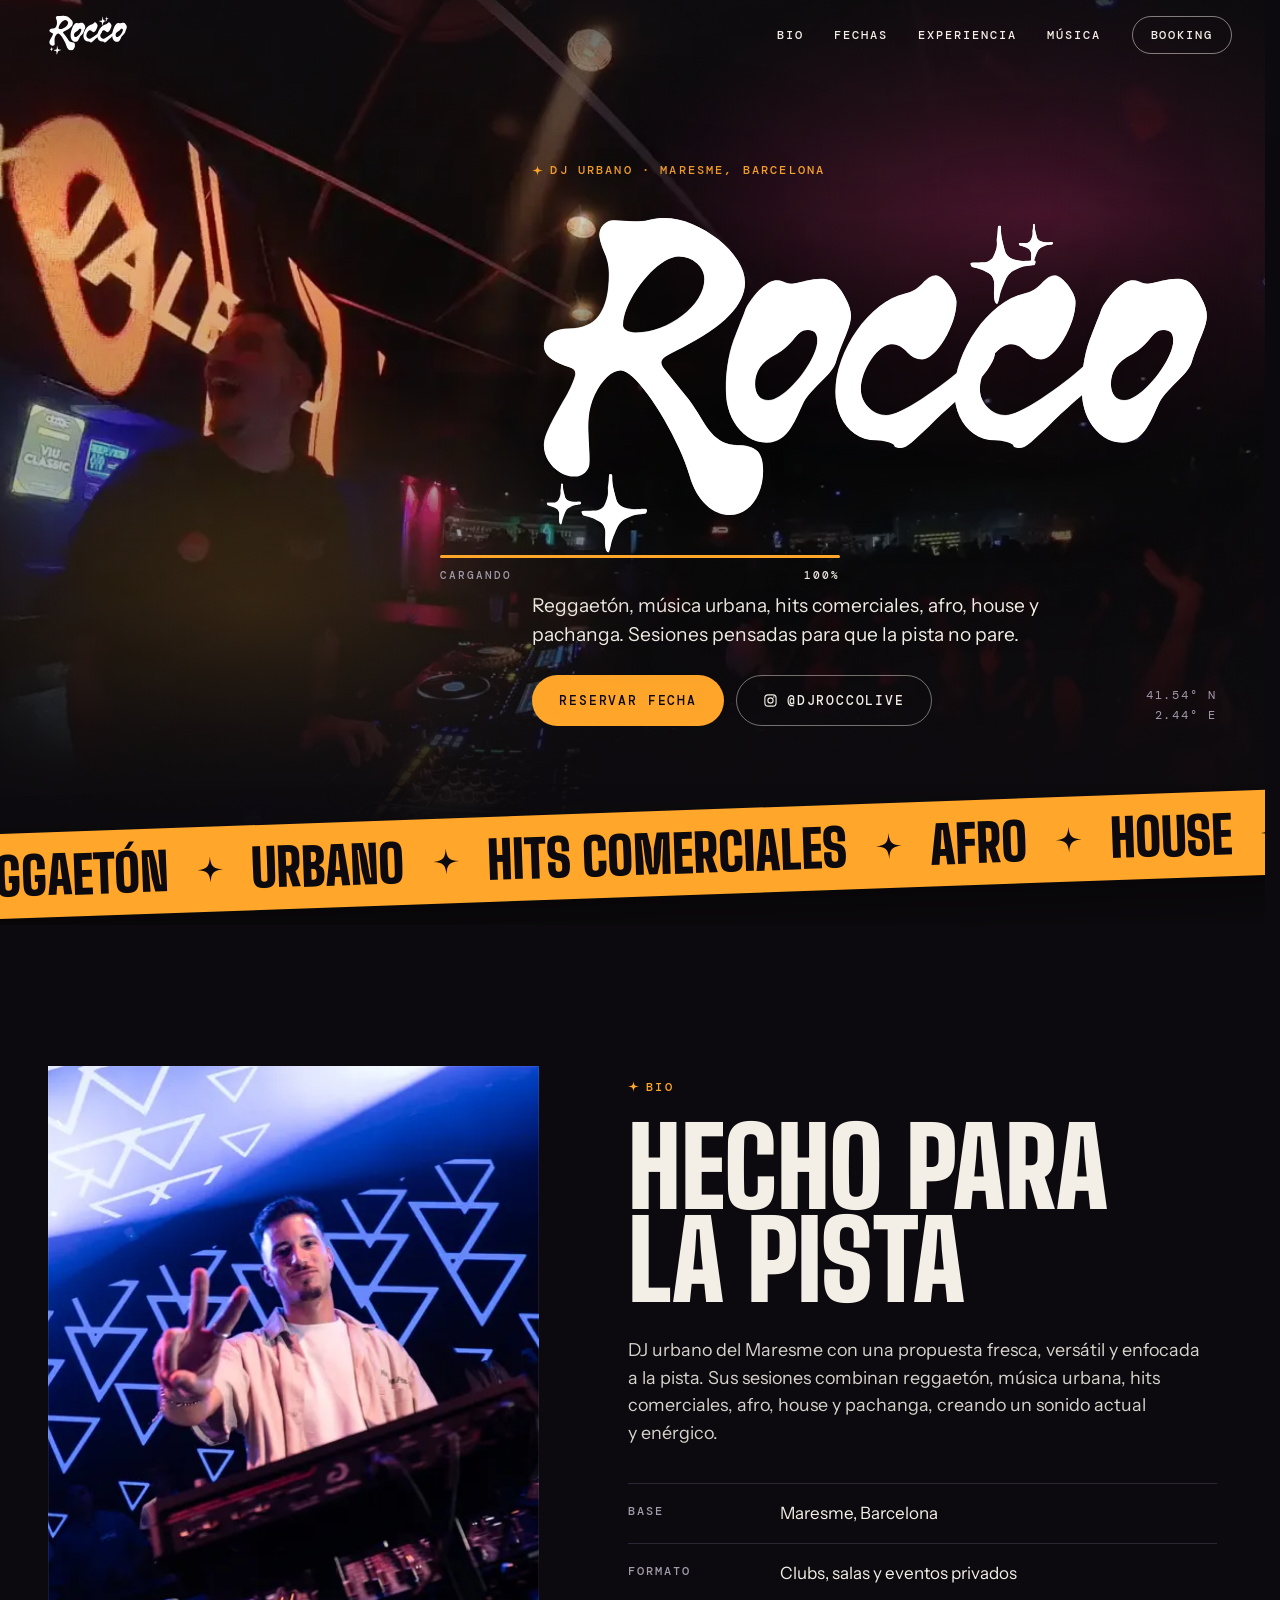
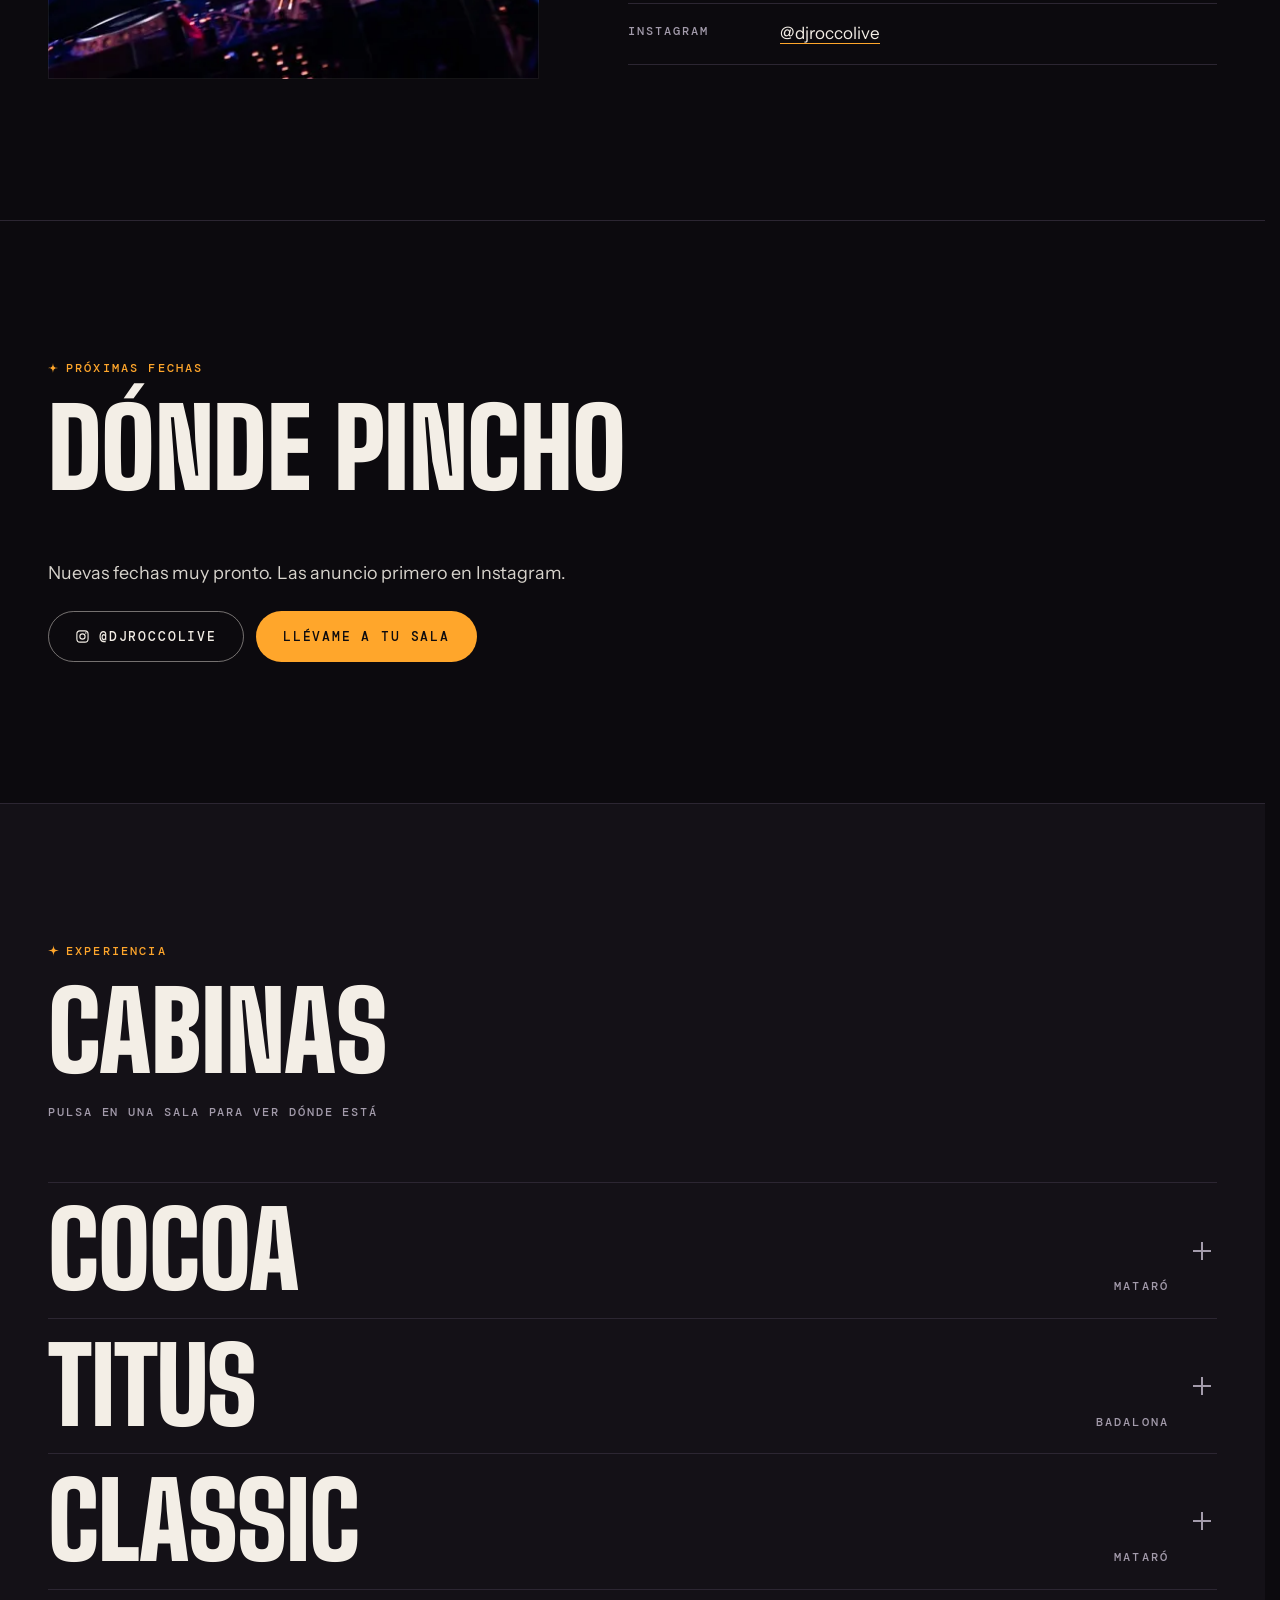
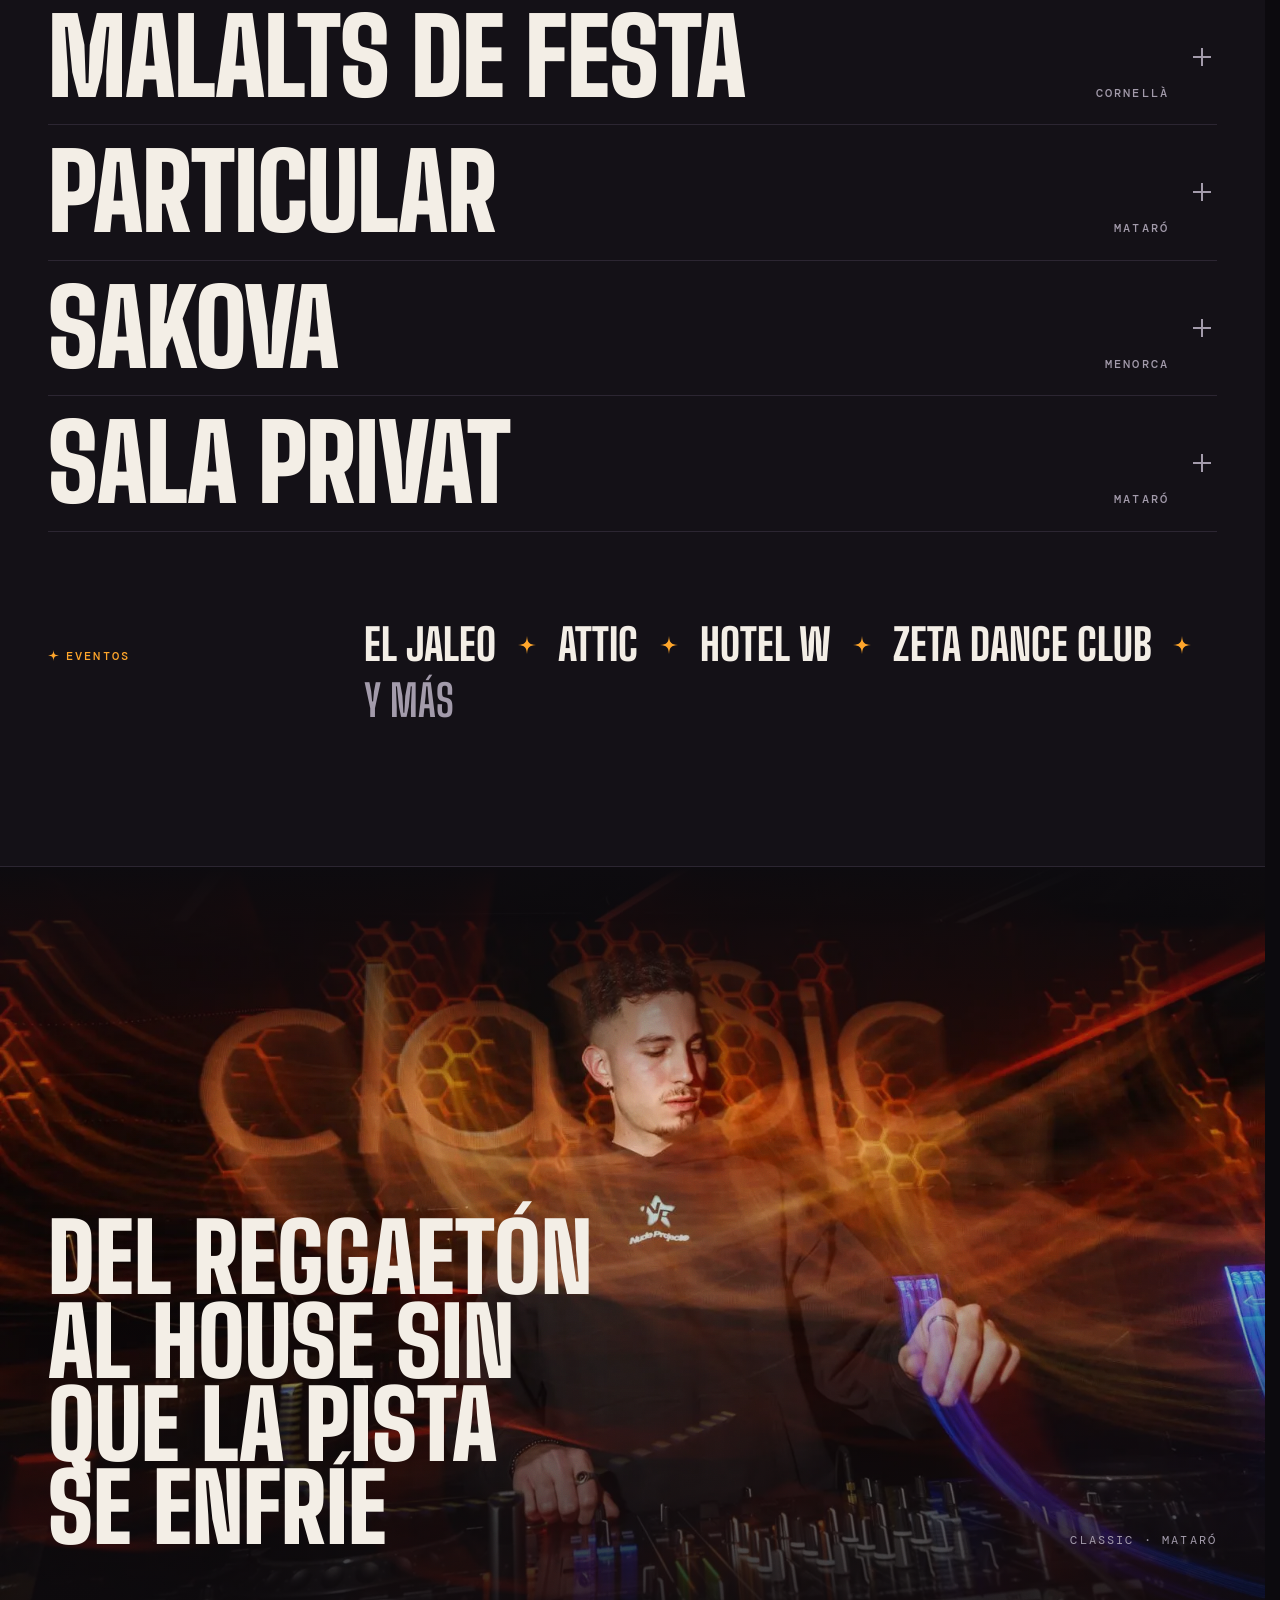
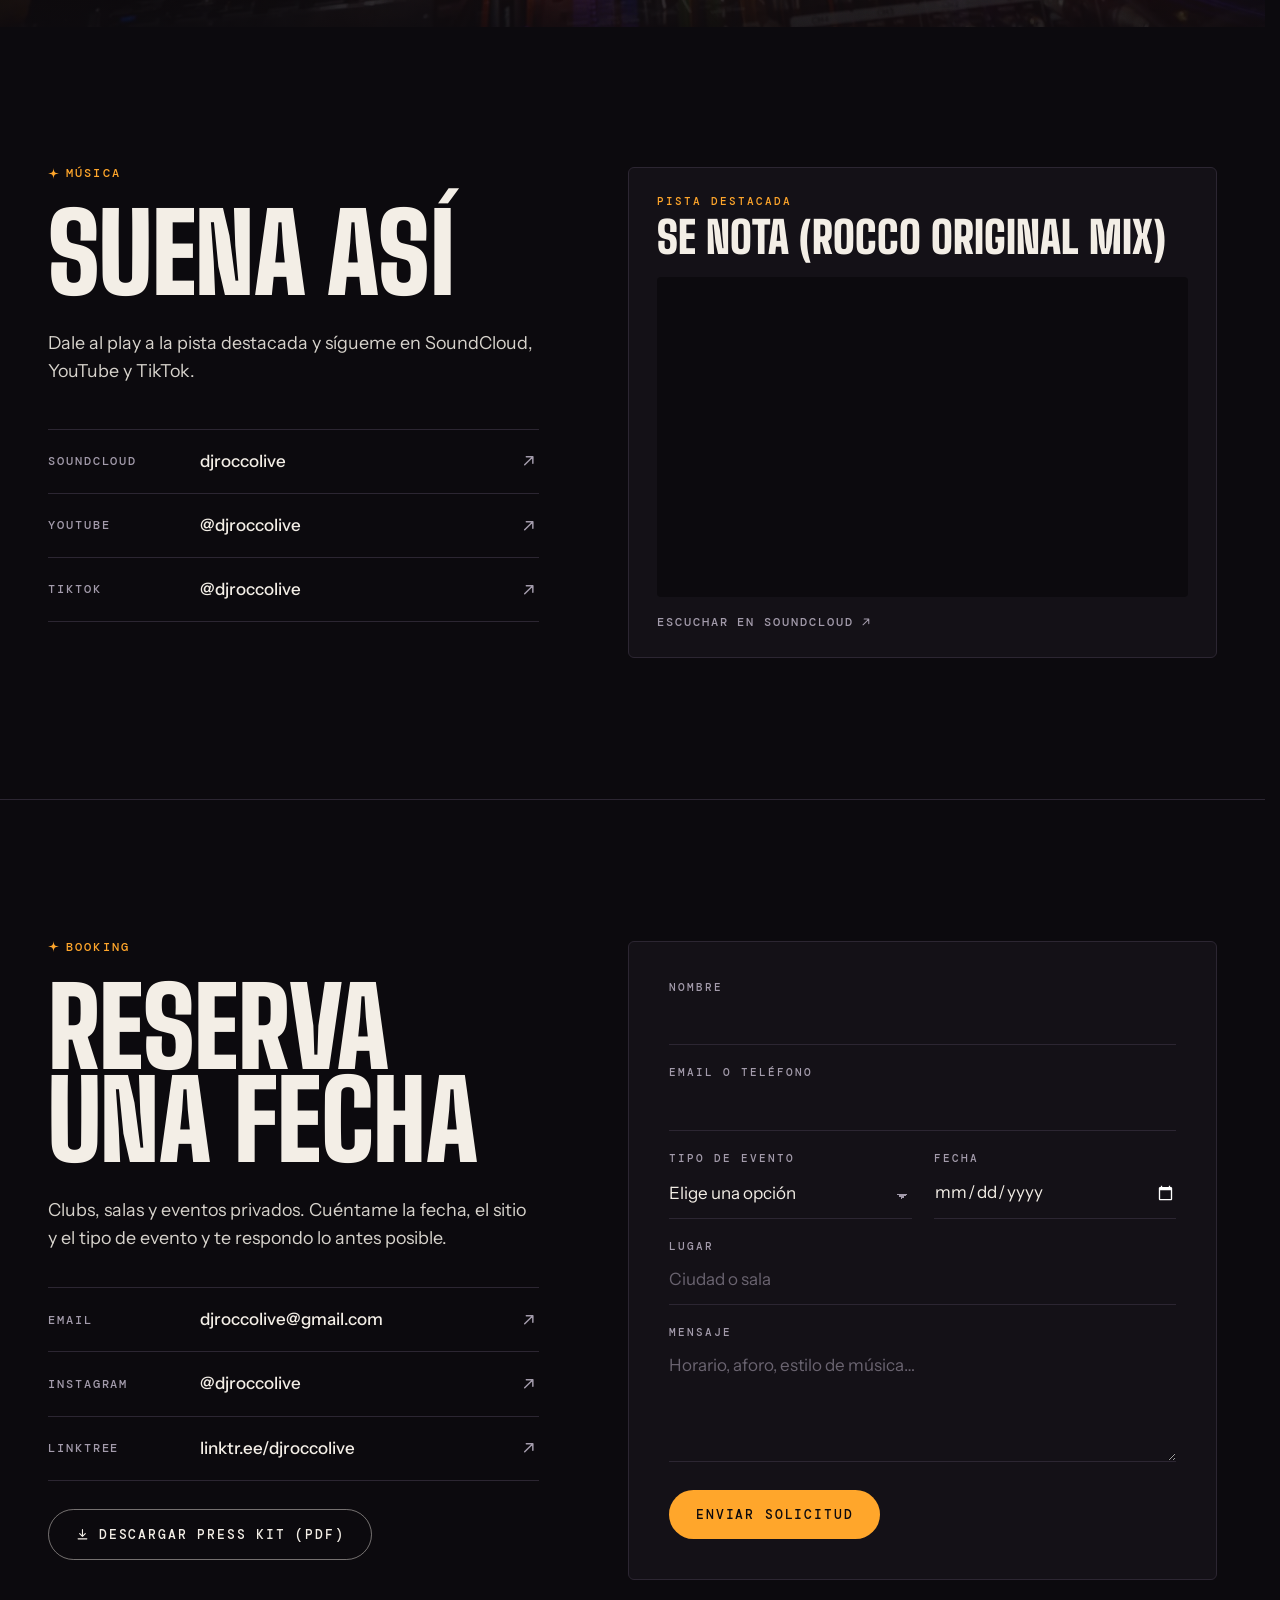
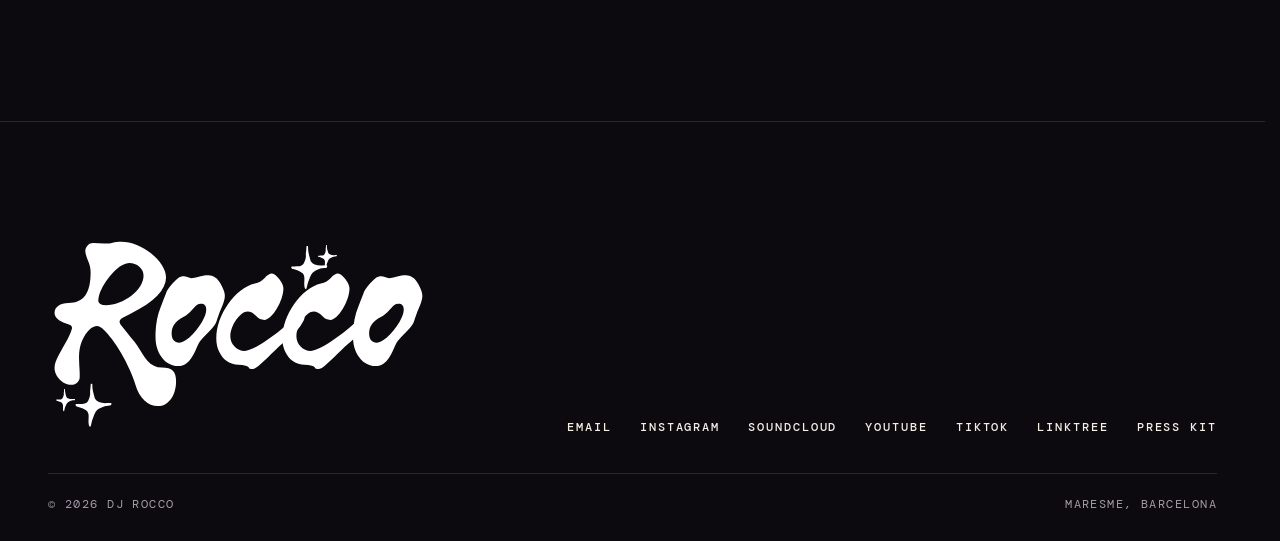
==== commit df861f21: "Salas sin descripciones y press kit rediseñado - Experiencia: cada sala muestra solo su ubicación (e" ====
--- a/index.html
+++ b/index.html
@@ -75,6 +75,7 @@
   <svg width="0" height="0" class="sprite" aria-hidden="true" focusable="false">
     <symbol id="i-instagram" viewBox="0 0 24 24"><rect x="3" y="3" width="18" height="18" rx="5" fill="none" stroke="currentColor" stroke-width="1.8"/><circle cx="12" cy="12" r="4.2" fill="none" stroke="currentColor" stroke-width="1.8"/><circle cx="17.4" cy="6.6" r="1.2" fill="currentColor"/></symbol>
     <symbol id="i-download" viewBox="0 0 24 24"><path d="M12 4v11m0 0-4.5-4.5M12 15l4.5-4.5M5 19h14" fill="none" stroke="currentColor" stroke-width="1.8" stroke-linecap="round" stroke-linejoin="round"/></symbol>
+    <symbol id="i-pin" viewBox="0 0 24 24"><path d="M12 21s-6.5-5.6-6.5-11a6.5 6.5 0 0 1 13 0C18.5 15.4 12 21 12 21Z" fill="none" stroke="currentColor" stroke-width="1.8" stroke-linejoin="round"/><circle cx="12" cy="10" r="2.4" fill="none" stroke="currentColor" stroke-width="1.8"/></symbol>
     <symbol id="i-arrow" viewBox="0 0 24 24"><path d="M7 17 17 7M9 7h8v8" fill="none" stroke="currentColor" stroke-width="1.8" stroke-linecap="round" stroke-linejoin="round"/></symbol>
   </svg>
 
@@ -199,7 +200,7 @@
         <div class="section-head">
           <p class="eyebrow"><span class="spark" aria-hidden="true"></span>Experiencia</p>
           <h2 id="exp-title" class="h-display">Cabinas</h2>
-          <p class="section-hint">Pulsa en una sala para saber más</p>
+          <p class="section-hint">Pulsa en una sala para ver dónde está</p>
         </div>
 
         <ul class="venues">
@@ -211,16 +212,9 @@
                 <span class="venue-toggle" aria-hidden="true"></span>
               </summary>
               <div class="venue-panel">
-                <p class="venue-desc">Una de las discotecas de referencia de Mataró, junto al mar. Pista grande y noches que van de los ritmos latinos a la electrónica y los éxitos del momento.</p>
-                <div class="venue-side">
-                  <dl class="venue-meta">
-                    <div><dt>Tipo</dt><dd>Discoteca</dd></div>
-                    <div><dt>Dónde</dt><dd>Mataró, Maresme</dd></div>
-                  </dl>
-                  <div class="venue-links">
-                    <a href="https://www.instagram.com/discotecacocoa/" target="_blank" rel="noopener">Instagram de la sala <svg class="icon" aria-hidden="true"><use href="#i-arrow"/></svg></a>
-                    <a href="https://www.google.com/maps/search/?api=1&amp;query=Discoteca+Cocoa+Matar%C3%B3" target="_blank" rel="noopener">Cómo llegar <svg class="icon" aria-hidden="true"><use href="#i-arrow"/></svg></a>
-                  </div>
+                <div class="venue-info">
+                  <a class="venue-where" href="https://www.google.com/maps/search/?api=1&amp;query=Discoteca+Cocoa+Matar%C3%B3" target="_blank" rel="noopener"><svg class="icon" aria-hidden="true"><use href="#i-pin"/></svg>Mataró, Barcelona</a>
+                  <a class="venue-social" href="https://www.instagram.com/discotecacocoa/" target="_blank" rel="noopener"><span class="venue-social-net">Instagram</span>@discotecacocoa <svg class="icon" aria-hidden="true"><use href="#i-arrow"/></svg></a>
                 </div>
               </div>
             </details>
@@ -233,16 +227,9 @@
                 <span class="venue-toggle" aria-hidden="true"></span>
               </summary>
               <div class="venue-panel">
-                <p class="venue-desc">La carpa de Badalona: discoteca al aire libre con dos ambientes, uno de pachanga y dance y otro de house comercial y remember, y una terraza con palmeras.</p>
-                <div class="venue-side">
-                  <dl class="venue-meta">
-                    <div><dt>Tipo</dt><dd>Discoteca al aire libre</dd></div>
-                    <div><dt>Dónde</dt><dd>Badalona, Barcelonès</dd></div>
-                  </dl>
-                  <div class="venue-links">
-                    <a href="https://www.instagram.com/carpa_titus/" target="_blank" rel="noopener">Instagram de la sala <svg class="icon" aria-hidden="true"><use href="#i-arrow"/></svg></a>
-                    <a href="https://www.google.com/maps/search/?api=1&amp;query=Titus+Carpa+Badalona" target="_blank" rel="noopener">Cómo llegar <svg class="icon" aria-hidden="true"><use href="#i-arrow"/></svg></a>
-                  </div>
+                <div class="venue-info">
+                  <a class="venue-where" href="https://www.google.com/maps/search/?api=1&amp;query=Titus+Carpa+Badalona" target="_blank" rel="noopener"><svg class="icon" aria-hidden="true"><use href="#i-pin"/></svg>Badalona, Barcelona</a>
+                  <a class="venue-social" href="https://www.instagram.com/carpa_titus/" target="_blank" rel="noopener"><span class="venue-social-net">Instagram</span>@carpa_titus <svg class="icon" aria-hidden="true"><use href="#i-arrow"/></svg></a>
                 </div>
               </div>
             </details>
@@ -254,20 +241,13 @@
                 <span class="venue-city">Mataró</span>
                 <span class="venue-toggle" aria-hidden="true"></span>
               </summary>
-              <div class="venue-panel">
-                <p class="venue-desc">Discoteca clásica del centro de Mataró, con terraza al aire libre con vistas al Mediterráneo. Aquí se celebra Classic x Jaleo, la noche del vídeo de portada.</p>
-                <div class="venue-side">
-                  <figure class="venue-media">
-                    <img src="assets/img/rocco-classic-900.webp" alt="Rocco pinchando en Classic Mataró entre estelas de luz" width="900" height="600" loading="lazy">
-                  </figure>
-                  <dl class="venue-meta">
-                    <div><dt>Tipo</dt><dd>Discoteca</dd></div>
-                    <div><dt>Dónde</dt><dd>Centro de Mataró</dd></div>
-                  </dl>
-                  <div class="venue-links">
-                    <a href="https://www.instagram.com/classicmataro/" target="_blank" rel="noopener">Instagram de la sala <svg class="icon" aria-hidden="true"><use href="#i-arrow"/></svg></a>
-                    <a href="https://www.google.com/maps/search/?api=1&amp;query=Classic+Matar%C3%B3" target="_blank" rel="noopener">Cómo llegar <svg class="icon" aria-hidden="true"><use href="#i-arrow"/></svg></a>
-                  </div>
+              <div class="venue-panel has-media">
+                <figure class="venue-media">
+                  <img src="assets/img/rocco-classic-900.webp" alt="Rocco pinchando en Classic Mataró" width="900" height="600" loading="lazy">
+                </figure>
+                <div class="venue-info">
+                  <a class="venue-where" href="https://www.google.com/maps/search/?api=1&amp;query=Classic+Matar%C3%B3" target="_blank" rel="noopener"><svg class="icon" aria-hidden="true"><use href="#i-pin"/></svg>Mataró, Barcelona</a>
+                  <a class="venue-social" href="https://www.instagram.com/classicmataro/" target="_blank" rel="noopener"><span class="venue-social-net">Instagram</span>@classicmataro <svg class="icon" aria-hidden="true"><use href="#i-arrow"/></svg></a>
                 </div>
               </div>
             </details>
@@ -280,16 +260,9 @@
                 <span class="venue-toggle" aria-hidden="true"></span>
               </summary>
               <div class="venue-panel">
-                <p class="venue-desc">Uno de los clubs más conocidos de Catalunya, en Cornellà de Llobregat, con sesiones +18, +16 y tardeo los sábados.</p>
-                <div class="venue-side">
-                  <dl class="venue-meta">
-                    <div><dt>Tipo</dt><dd>Discoteca</dd></div>
-                    <div><dt>Dónde</dt><dd>Cornellà de Llobregat</dd></div>
-                  </dl>
-                  <div class="venue-links">
-                    <a href="https://www.instagram.com/malaltsdefesta/" target="_blank" rel="noopener">Instagram de la sala <svg class="icon" aria-hidden="true"><use href="#i-arrow"/></svg></a>
-                    <a href="https://www.google.com/maps/search/?api=1&amp;query=Malalts+de+Festa+Cornell%C3%A0+de+Llobregat" target="_blank" rel="noopener">Cómo llegar <svg class="icon" aria-hidden="true"><use href="#i-arrow"/></svg></a>
-                  </div>
+                <div class="venue-info">
+                  <a class="venue-where" href="https://www.google.com/maps/search/?api=1&amp;query=Malalts+de+Festa+Cornell%C3%A0+de+Llobregat" target="_blank" rel="noopener"><svg class="icon" aria-hidden="true"><use href="#i-pin"/></svg>Cornellà de Llobregat, Barcelona</a>
+                  <a class="venue-social" href="https://www.instagram.com/malaltsdefesta/" target="_blank" rel="noopener"><span class="venue-social-net">Instagram</span>@malaltsdefesta <svg class="icon" aria-hidden="true"><use href="#i-arrow"/></svg></a>
                 </div>
               </div>
             </details>
@@ -302,16 +275,9 @@
                 <span class="venue-toggle" aria-hidden="true"></span>
               </summary>
               <div class="venue-panel">
-                <p class="venue-desc">Una antigua masía convertida en discoteca: varias salas con ambientes distintos y una gran terraza exterior rodeada de vegetación.</p>
-                <div class="venue-side">
-                  <dl class="venue-meta">
-                    <div><dt>Tipo</dt><dd>Discoteca</dd></div>
-                    <div><dt>Dónde</dt><dd>Mataró, Maresme</dd></div>
-                  </dl>
-                  <div class="venue-links">
-                    <a href="https://www.instagram.com/particularmataro/" target="_blank" rel="noopener">Instagram de la sala <svg class="icon" aria-hidden="true"><use href="#i-arrow"/></svg></a>
-                    <a href="https://www.google.com/maps/search/?api=1&amp;query=Particular+Matar%C3%B3" target="_blank" rel="noopener">Cómo llegar <svg class="icon" aria-hidden="true"><use href="#i-arrow"/></svg></a>
-                  </div>
+                <div class="venue-info">
+                  <a class="venue-where" href="https://www.google.com/maps/search/?api=1&amp;query=Particular+Matar%C3%B3" target="_blank" rel="noopener"><svg class="icon" aria-hidden="true"><use href="#i-pin"/></svg>Mataró, Barcelona</a>
+                  <a class="venue-social" href="https://www.instagram.com/particularmataro/" target="_blank" rel="noopener"><span class="venue-social-net">Instagram</span>@particularmataro <svg class="icon" aria-hidden="true"><use href="#i-arrow"/></svg></a>
                 </div>
               </div>
             </details>
@@ -324,15 +290,9 @@
                 <span class="venue-toggle" aria-hidden="true"></span>
               </summary>
               <div class="venue-panel">
-                <p class="venue-desc">En el puerto de Ciutadella, dentro de una cueva natural. Una de las salas con más carácter de Menorca.</p>
-                <div class="venue-side">
-                  <dl class="venue-meta">
-                    <div><dt>Tipo</dt><dd>Discoteca</dd></div>
-                    <div><dt>Dónde</dt><dd>Puerto de Ciutadella, Menorca</dd></div>
-                  </dl>
-                  <div class="venue-links">
-                    <a href="https://www.google.com/maps/search/?api=1&amp;query=Discoteca+Sakova+Ciutadella+de+Menorca" target="_blank" rel="noopener">Cómo llegar <svg class="icon" aria-hidden="true"><use href="#i-arrow"/></svg></a>
-                  </div>
+                <div class="venue-info">
+                  <a class="venue-where" href="https://www.google.com/maps/search/?api=1&amp;query=Discoteca+Sakova+Ciutadella+de+Menorca" target="_blank" rel="noopener"><svg class="icon" aria-hidden="true"><use href="#i-pin"/></svg>Ciutadella, Menorca</a>
+                  <a class="venue-social" href="https://www.facebook.com/p/Discoteca-Sakova-Port-Ciutadella-De-Menorca-100069592220260/" target="_blank" rel="noopener"><span class="venue-social-net">Facebook</span>Discoteca Sakova <svg class="icon" aria-hidden="true"><use href="#i-arrow"/></svg></a>
                 </div>
               </div>
             </details>
@@ -345,15 +305,9 @@
                 <span class="venue-toggle" aria-hidden="true"></span>
               </summary>
               <div class="venue-panel">
-                <p class="venue-desc">Sala de conciertos y discoteca en Mataró, con buen sonido, buena iluminación y zonas VIP. Un clásico de la noche del Maresme.</p>
-                <div class="venue-side">
-                  <dl class="venue-meta">
-                    <div><dt>Tipo</dt><dd>Sala de conciertos y discoteca</dd></div>
-                    <div><dt>Dónde</dt><dd>Mataró, Maresme</dd></div>
-                  </dl>
-                  <div class="venue-links">
-                    <a href="https://www.google.com/maps/search/?api=1&amp;query=Sala+Privat+Matar%C3%B3" target="_blank" rel="noopener">Cómo llegar <svg class="icon" aria-hidden="true"><use href="#i-arrow"/></svg></a>
-                  </div>
+                <div class="venue-info">
+                  <a class="venue-where" href="https://www.google.com/maps/search/?api=1&amp;query=Sala+Privat+Matar%C3%B3" target="_blank" rel="noopener"><svg class="icon" aria-hidden="true"><use href="#i-pin"/></svg>Mataró, Barcelona</a>
+                  <a class="venue-social" href="https://www.facebook.com/privatmataro/" target="_blank" rel="noopener"><span class="venue-social-net">Facebook</span>Privat Mataró <svg class="icon" aria-hidden="true"><use href="#i-arrow"/></svg></a>
                 </div>
               </div>
             </details>
--- a/css/styles.css
+++ b/css/styles.css
@@ -579,23 +579,16 @@
 
 .venue-panel {
   display: grid;
-  grid-template-columns: minmax(0, 1.3fr) minmax(0, 1fr);
-  gap: 24px clamp(32px, 5vw, 72px);
-  align-items: start;
-  padding-block: 12px clamp(28px, 4vw, 44px);
-}
+  gap: 18px clamp(24px, 4vw, 48px);
+  align-items: center;
+  padding-block: 6px clamp(24px, 3.5vw, 36px);
+}
+.venue-panel.has-media { grid-template-columns: minmax(0, 360px) minmax(0, 1fr); }
 .venue[open] .venue-panel { animation: panel-in .5s var(--ease) both; }
 @keyframes panel-in {
   from { opacity: 0; transform: translateY(-10px); }
   to   { opacity: 1; transform: none; }
 }
-.venue-desc {
-  max-width: 44ch;
-  font-size: clamp(1.0625rem, 1.5vw, 1.3125rem);
-  line-height: 1.55;
-  text-wrap: pretty;
-}
-.venue-side { display: grid; gap: 18px; }
 .venue-media {
   aspect-ratio: 3 / 2;
   max-width: 100%;
@@ -604,29 +597,27 @@
   background: var(--ink);
 }
 .venue-media img { width: 100%; height: 100%; object-fit: cover; }
-.venue-meta { border-top: 1px solid var(--line); }
-.venue-meta > div {
-  display: grid; grid-template-columns: 6rem minmax(0, 1fr); gap: 12px;
-  padding-block: 10px;
-  border-bottom: 1px solid var(--line);
-}
-.venue-meta dt {
-  font: 500 .6875rem/1.9 var(--f-mono); letter-spacing: .16em; text-transform: uppercase;
-  color: var(--muted);
-}
-.venue-links { display: flex; flex-wrap: wrap; gap: 10px 24px; }
-.venue-links a {
-  display: inline-flex; align-items: center; gap: .45em;
-  font: 500 .75rem/1 var(--f-mono); letter-spacing: .14em; text-transform: uppercase;
+.venue-info { display: flex; flex-wrap: wrap; align-items: center; gap: 12px 32px; }
+.venue-where, .venue-social {
+  display: inline-flex; align-items: center; gap: .55em;
+  font-size: clamp(1.0625rem, 1.5vw, 1.25rem);
   color: var(--paper);
   text-decoration: none;
   padding-block: 6px;
-  border-bottom: 1px solid var(--amber);
-}
-.venue-links a:hover { color: var(--amber); }
+  border-bottom: 1px solid var(--line);
+  transition: color .2s, border-color .2s;
+}
+.venue-where .icon { color: var(--amber); }
+.venue-social-net {
+  font: 500 .6875rem/1 var(--f-mono); letter-spacing: .16em; text-transform: uppercase;
+  color: var(--muted);
+}
+.venue-social .icon { color: var(--muted); }
+.venue-where:hover, .venue-social:hover { color: var(--amber); border-color: var(--amber); }
 
 @media (max-width: 760px) {
-  .venue-panel { grid-template-columns: minmax(0, 1fr); }
+  .venue-panel.has-media { grid-template-columns: minmax(0, 1fr); }
+  .venue-info { flex-direction: column; align-items: flex-start; }
 }
 
 .events {
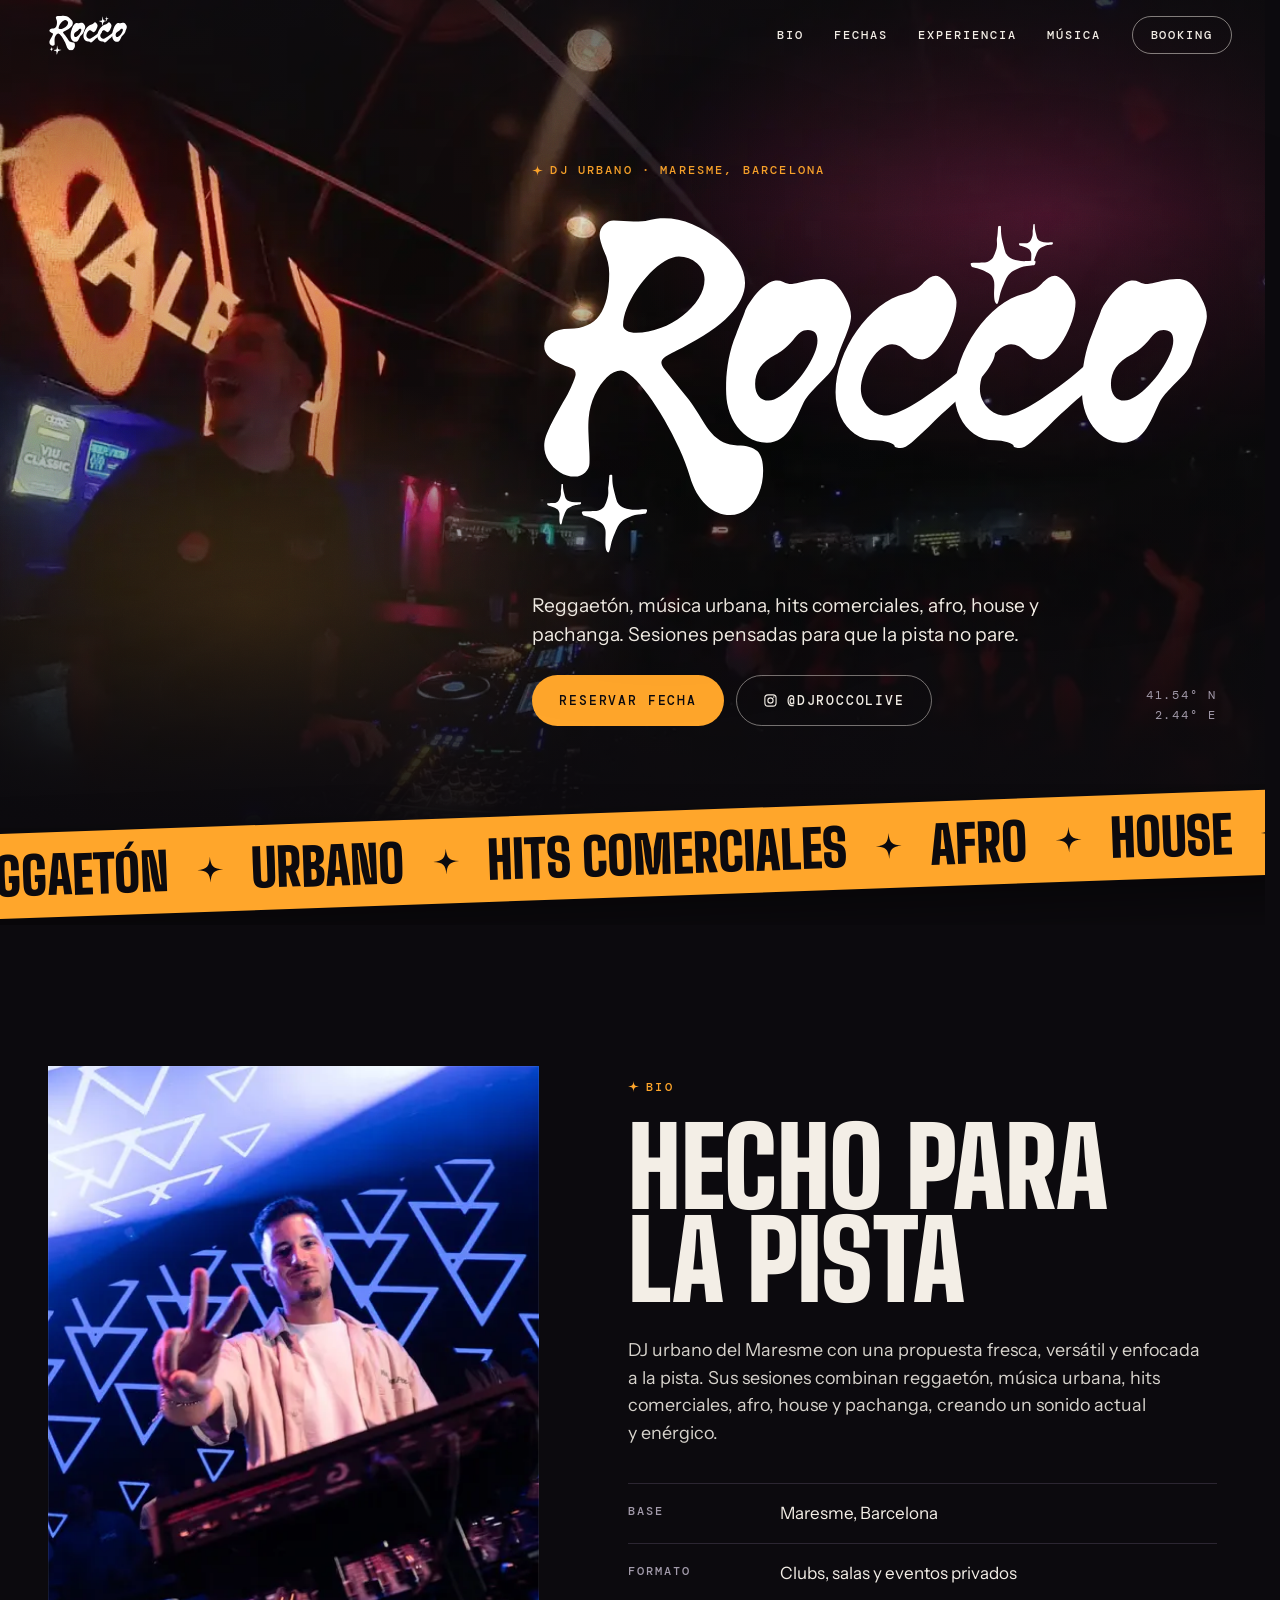
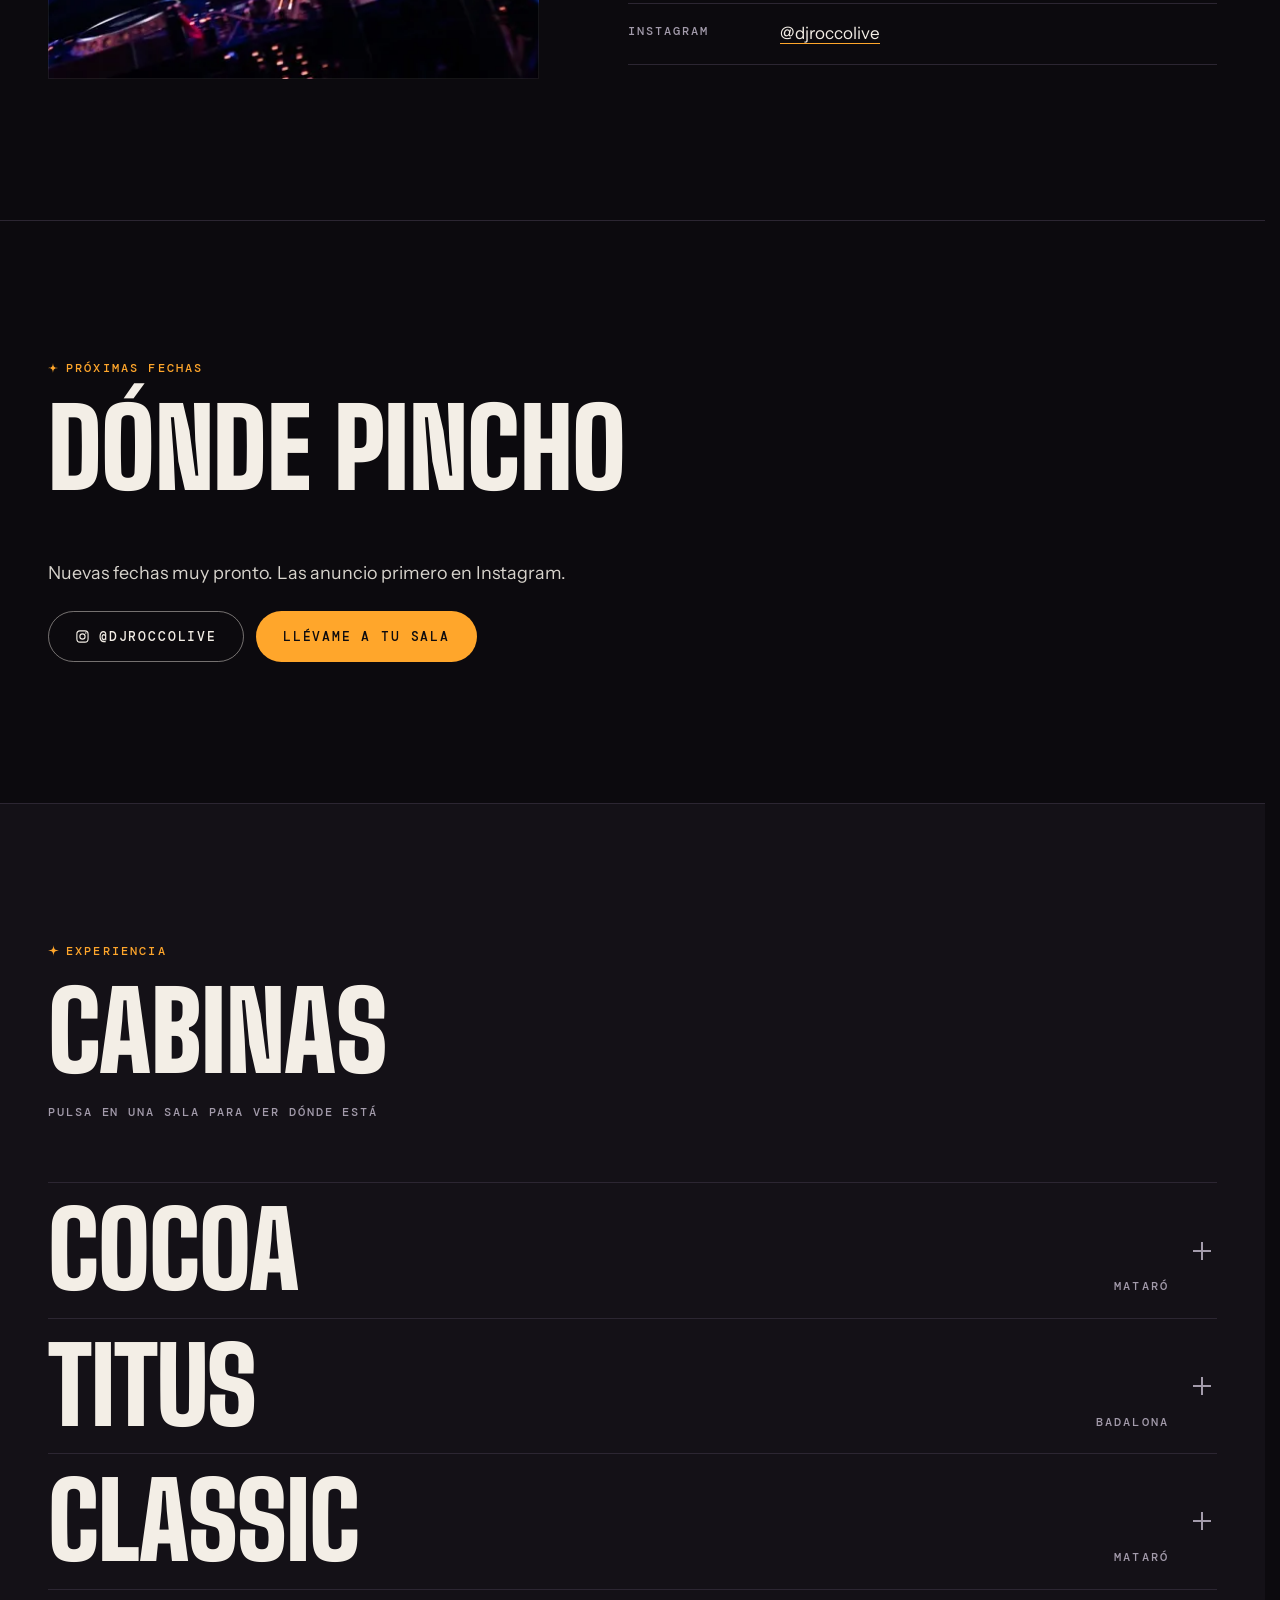
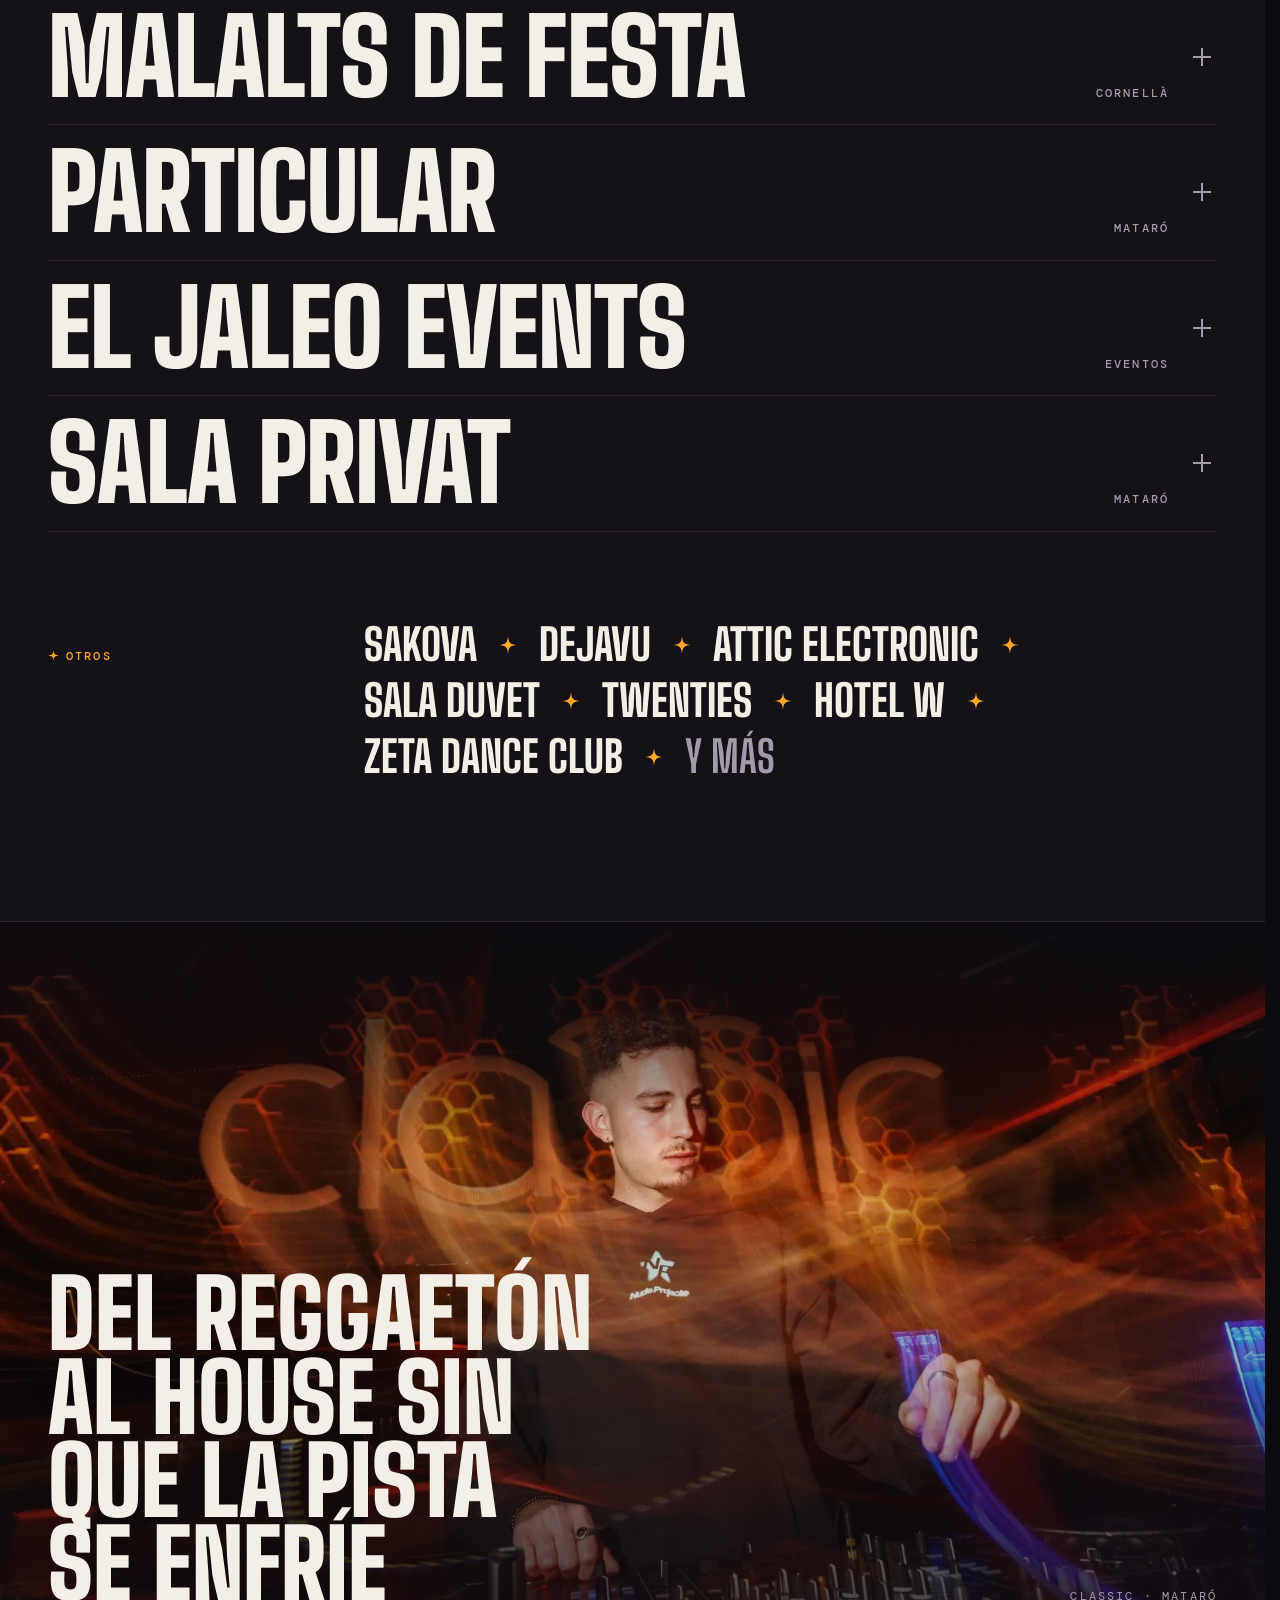
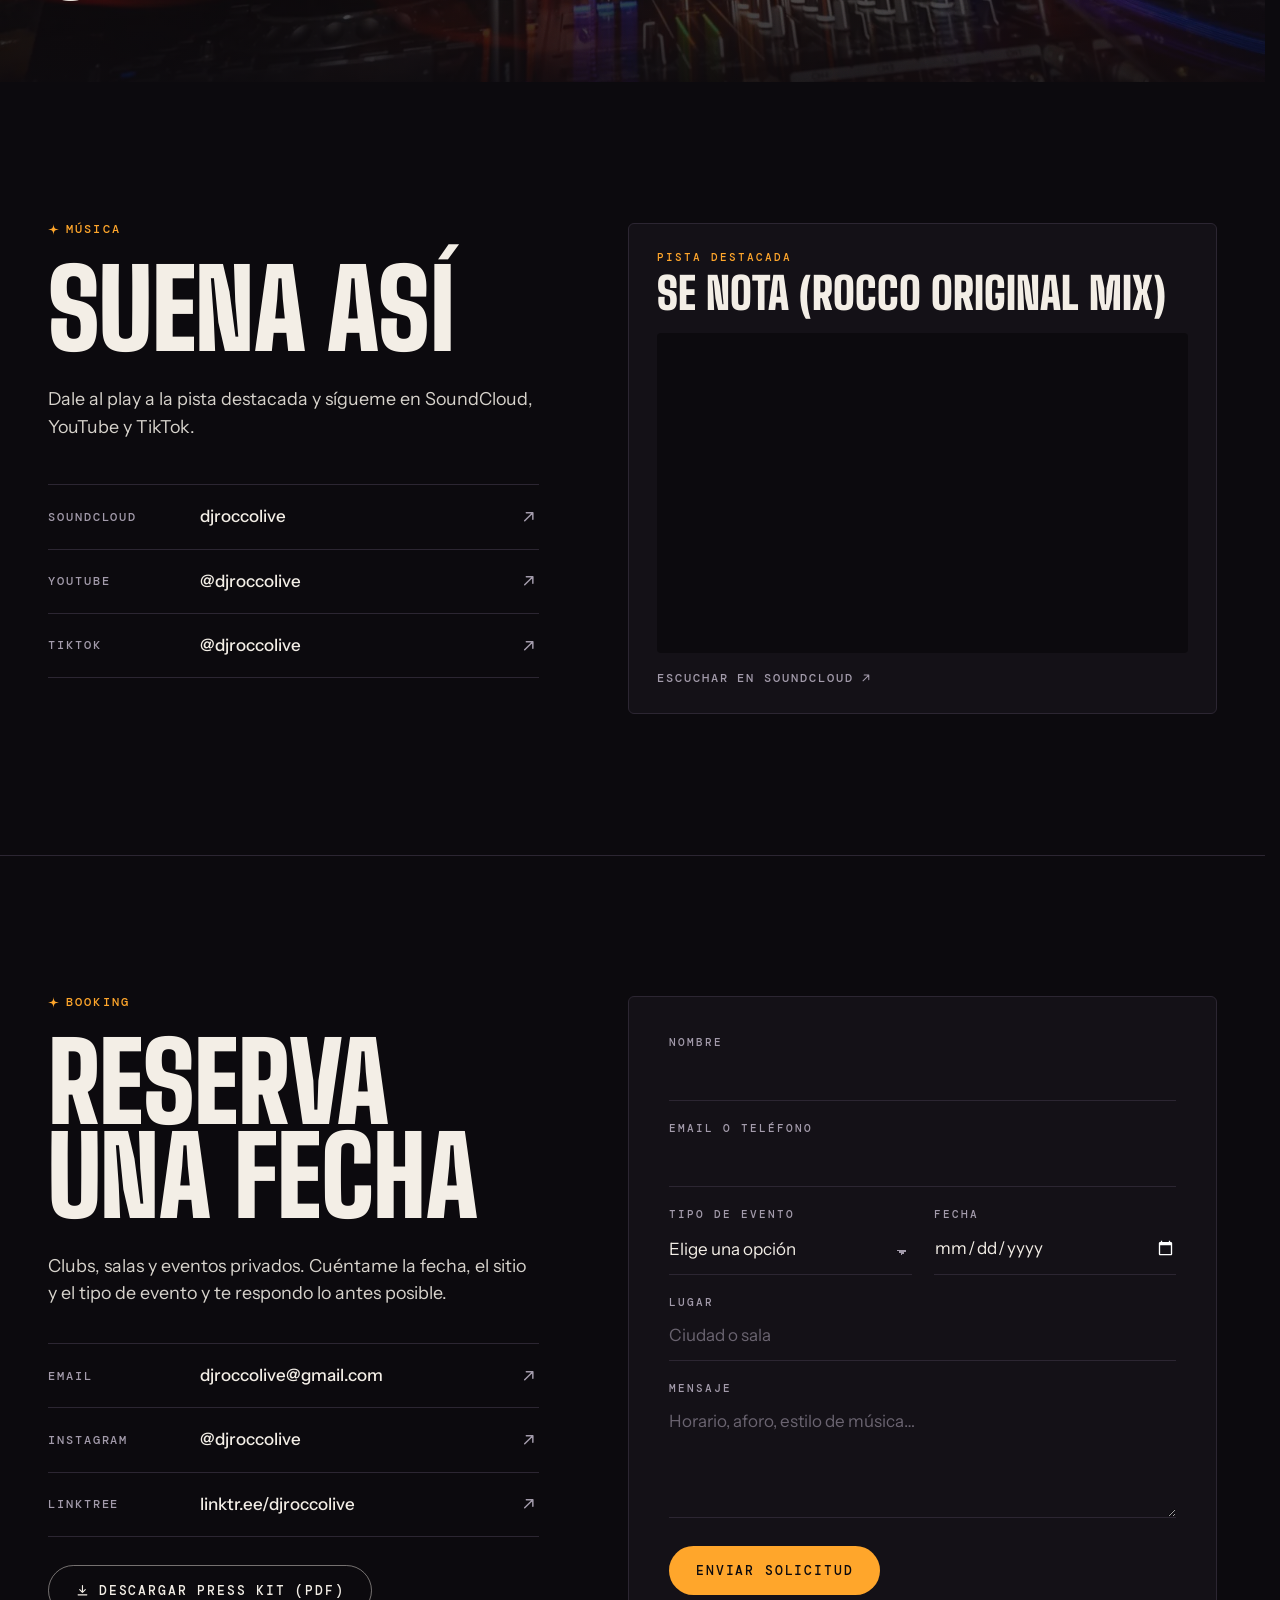
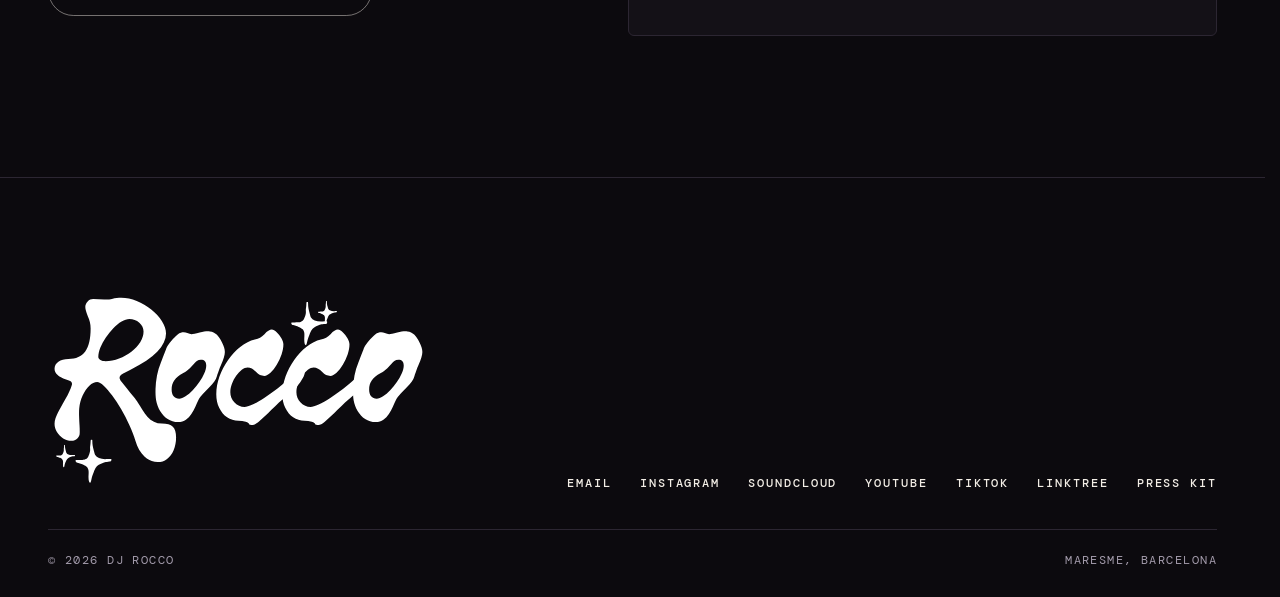
==== commit c13ce35a: "El Jaleo Events en Cabinas y lista "Otros" - Sakova sale de Cabinas; entra El Jaleo Events con image" ====
--- a/index.html
+++ b/index.html
@@ -285,14 +285,16 @@
           <li>
             <details class="venue" name="venue">
               <summary class="venue-summary">
-                <span class="venue-name">Sakova</span>
-                <span class="venue-city">Menorca</span>
-                <span class="venue-toggle" aria-hidden="true"></span>
-              </summary>
-              <div class="venue-panel">
-                <div class="venue-info">
-                  <a class="venue-where" href="https://www.google.com/maps/search/?api=1&amp;query=Discoteca+Sakova+Ciutadella+de+Menorca" target="_blank" rel="noopener"><svg class="icon" aria-hidden="true"><use href="#i-pin"/></svg>Ciutadella, Menorca</a>
-                  <a class="venue-social" href="https://www.facebook.com/p/Discoteca-Sakova-Port-Ciutadella-De-Menorca-100069592220260/" target="_blank" rel="noopener"><span class="venue-social-net">Facebook</span>Discoteca Sakova <svg class="icon" aria-hidden="true"><use href="#i-arrow"/></svg></a>
+                <span class="venue-name">El Jaleo Events</span>
+                <span class="venue-city">Eventos</span>
+                <span class="venue-toggle" aria-hidden="true"></span>
+              </summary>
+              <div class="venue-panel has-media">
+                <figure class="venue-media">
+                  <img src="assets/img/rocco-jaleo-900.webp" alt="Rocco pinchando en Classic x Jaleo frente a la pista" width="900" height="600" loading="lazy">
+                </figure>
+                <div class="venue-info">
+                  <a class="venue-where" href="https://www.google.com/maps/search/?api=1&amp;query=Classic+Matar%C3%B3" target="_blank" rel="noopener"><svg class="icon" aria-hidden="true"><use href="#i-pin"/></svg>Classic x Jaleo · Mataró, Barcelona</a>
                 </div>
               </div>
             </details>
@@ -315,10 +317,13 @@
         </ul>
 
         <div class="events">
-          <h3 class="eyebrow"><span class="spark" aria-hidden="true"></span>Eventos</h3>
+          <h3 class="eyebrow"><span class="spark" aria-hidden="true"></span>Otros</h3>
           <ul class="event-list">
-            <li>El Jaleo</li>
-            <li>Attic</li>
+            <li>Sakova</li>
+            <li>Dejavu</li>
+            <li>Attic Electronic</li>
+            <li>Sala Duvet</li>
+            <li>Twenties</li>
             <li>Hotel W</li>
             <li>Zeta Dance Club</li>
             <li class="event-more">y más</li>
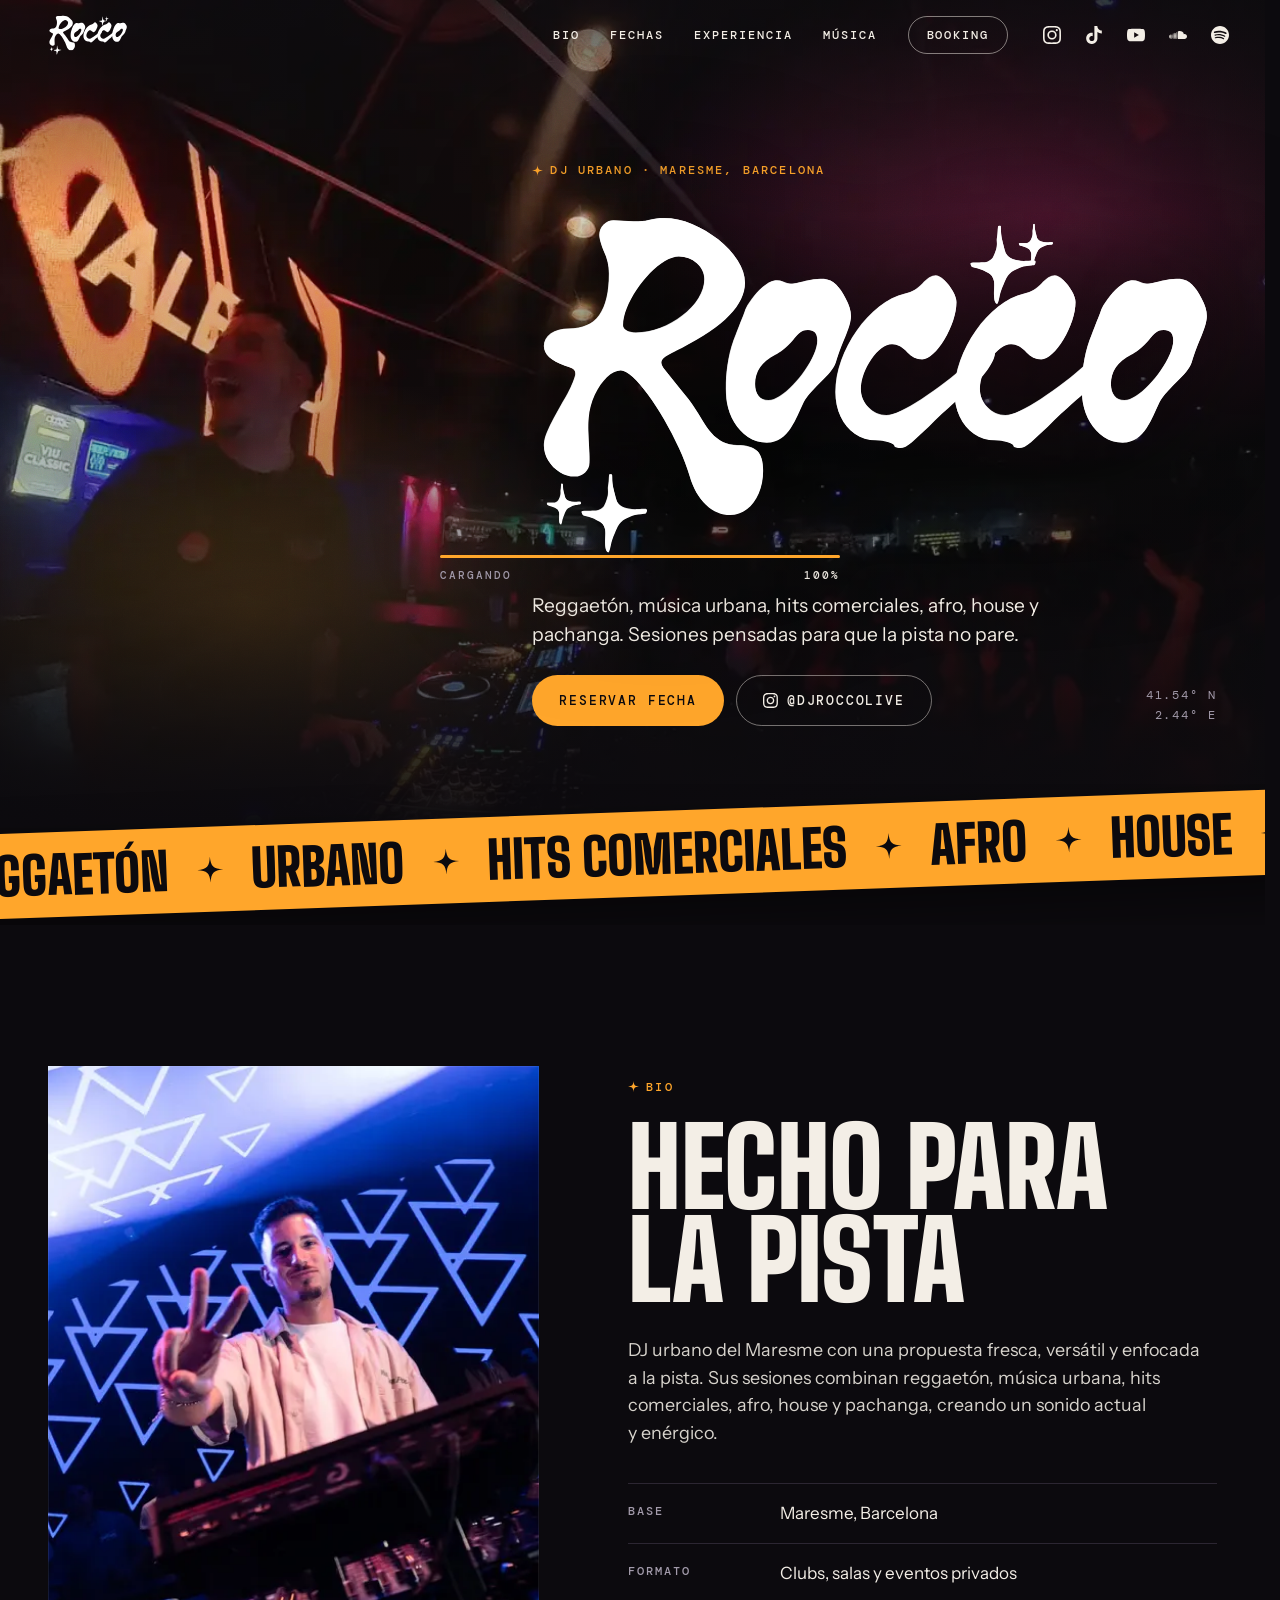
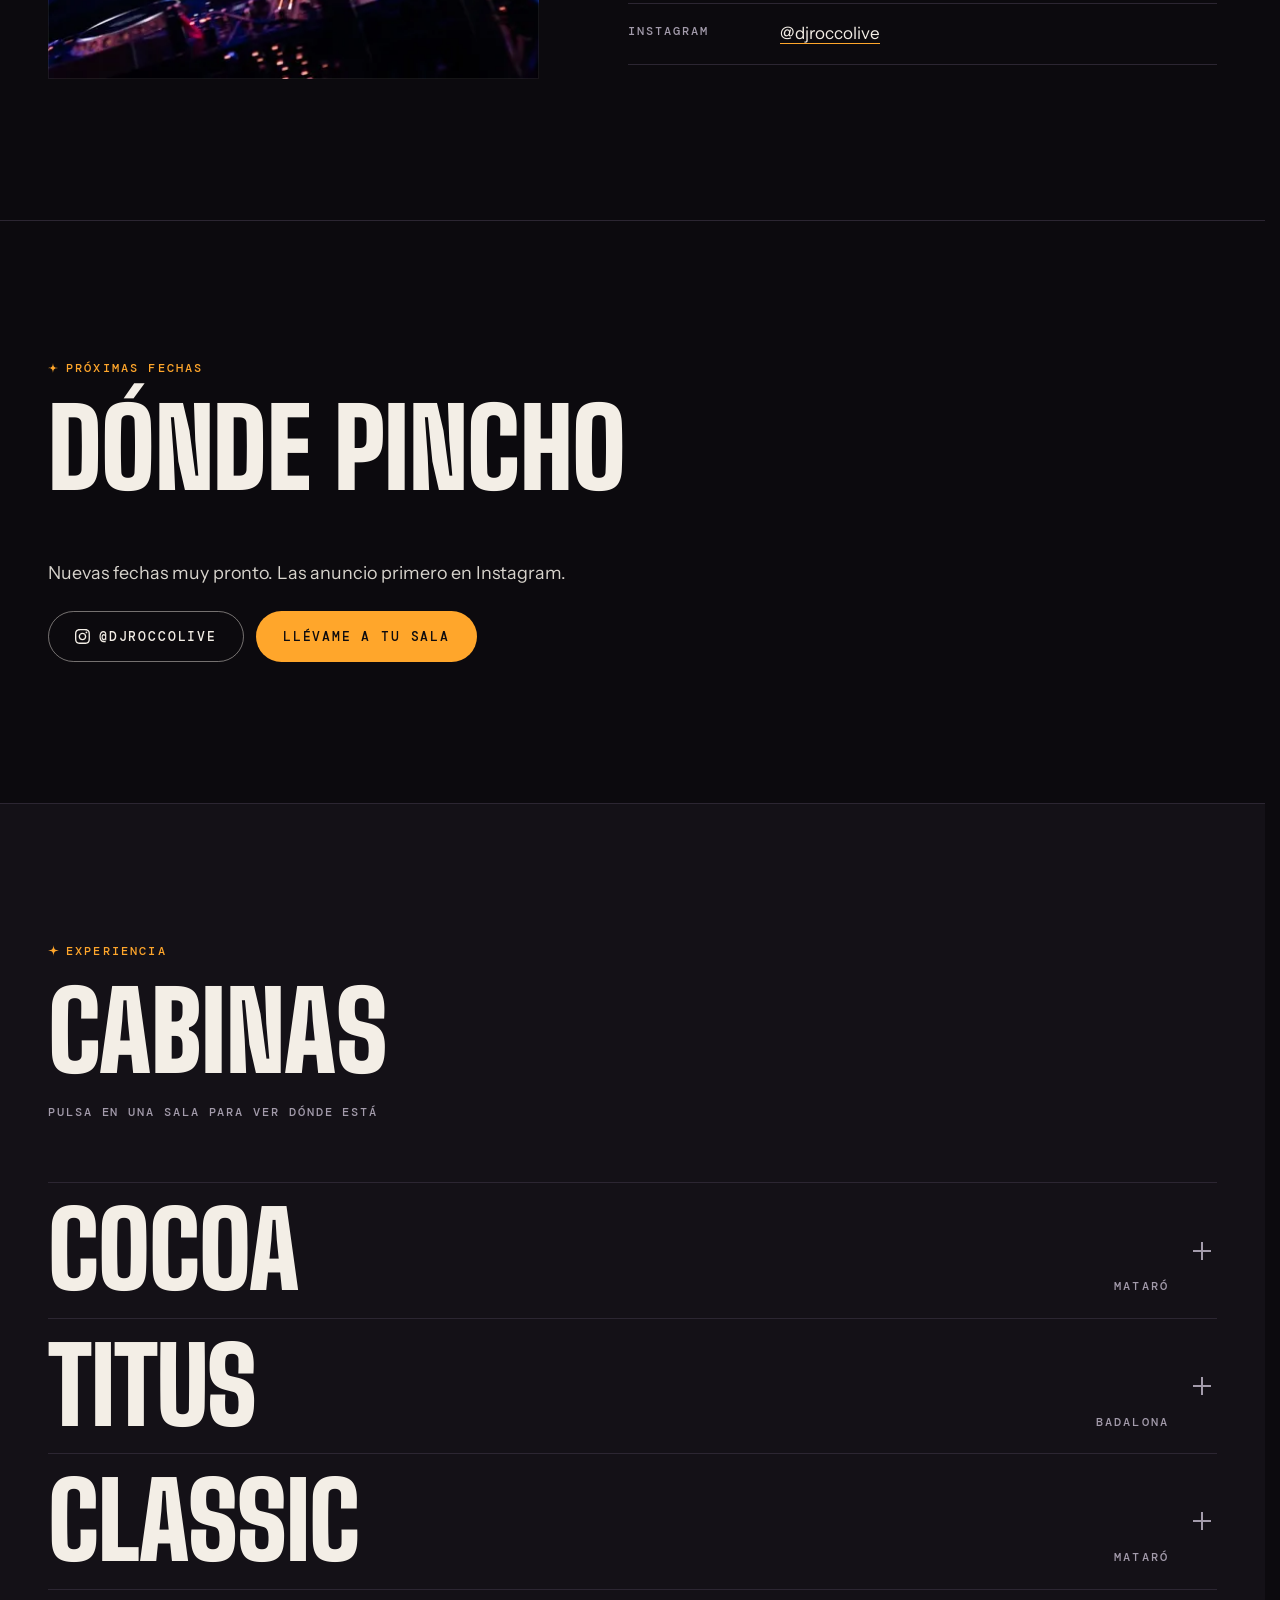
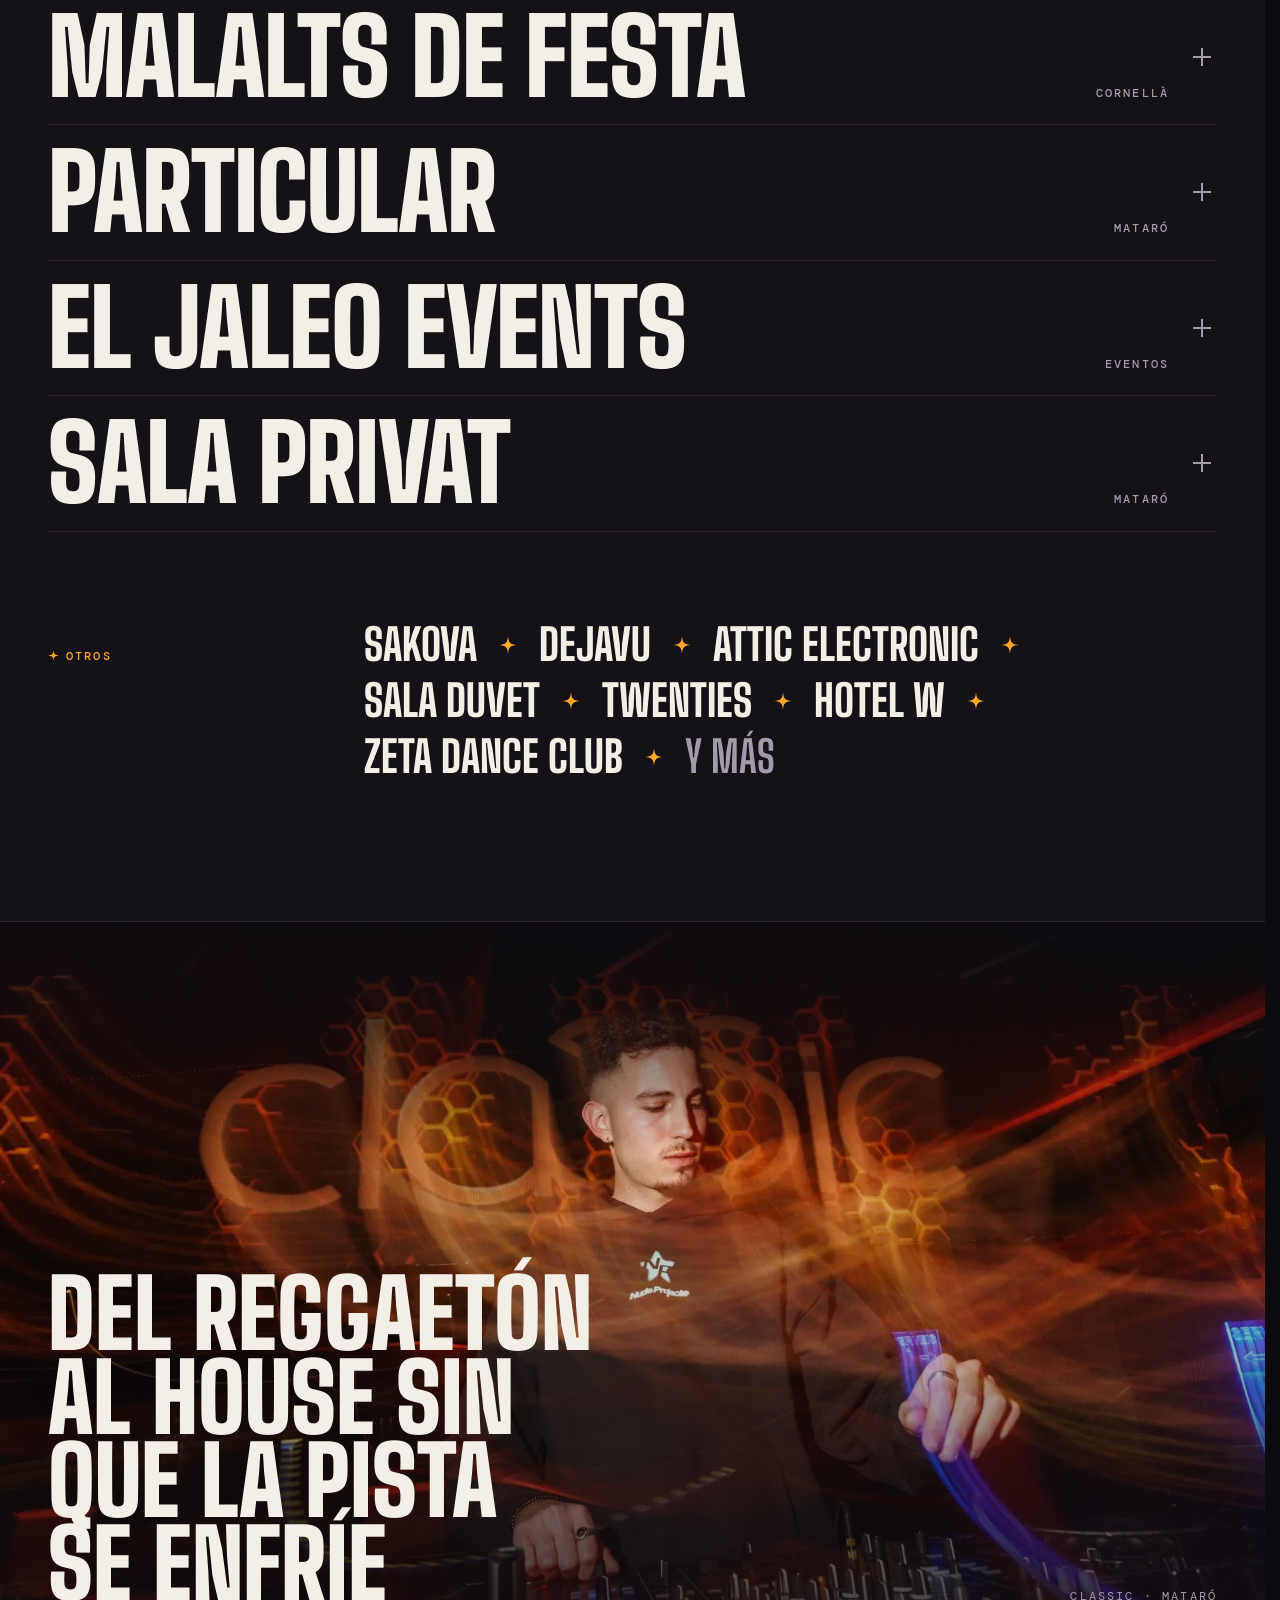
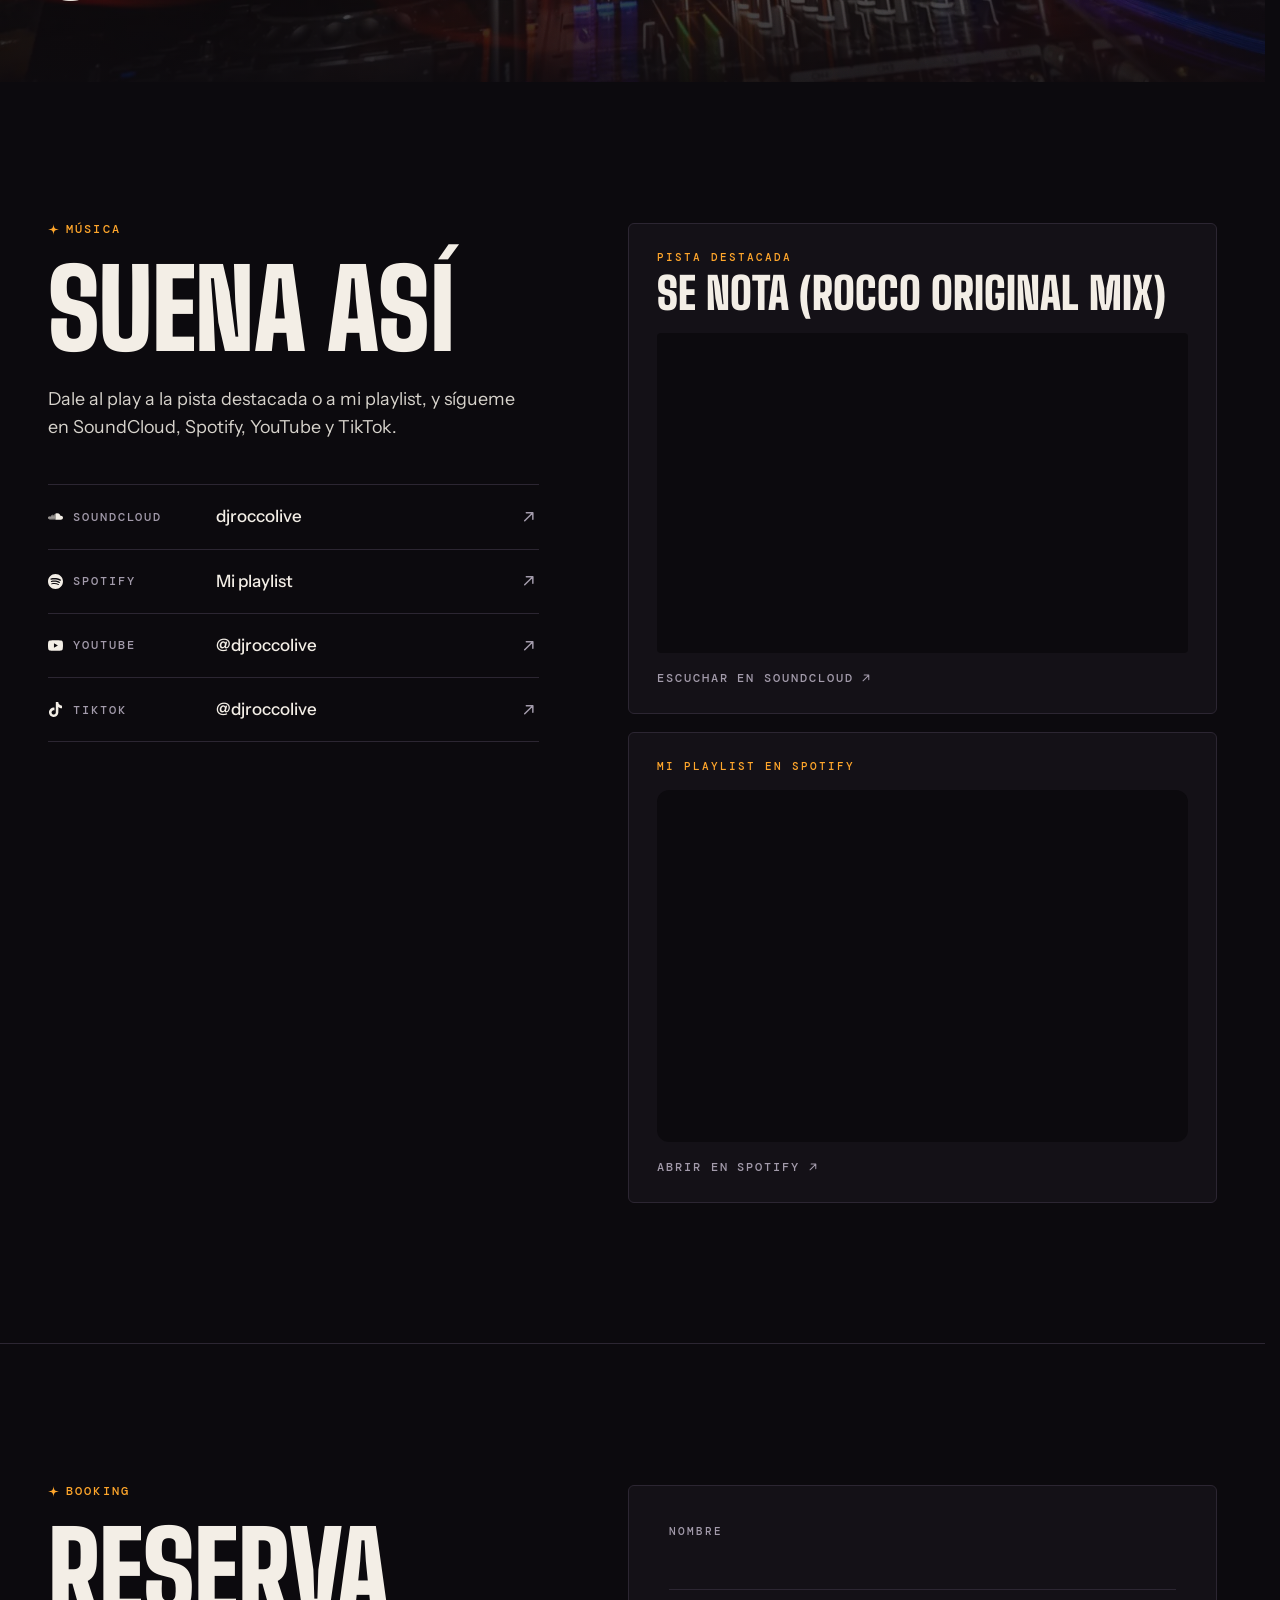
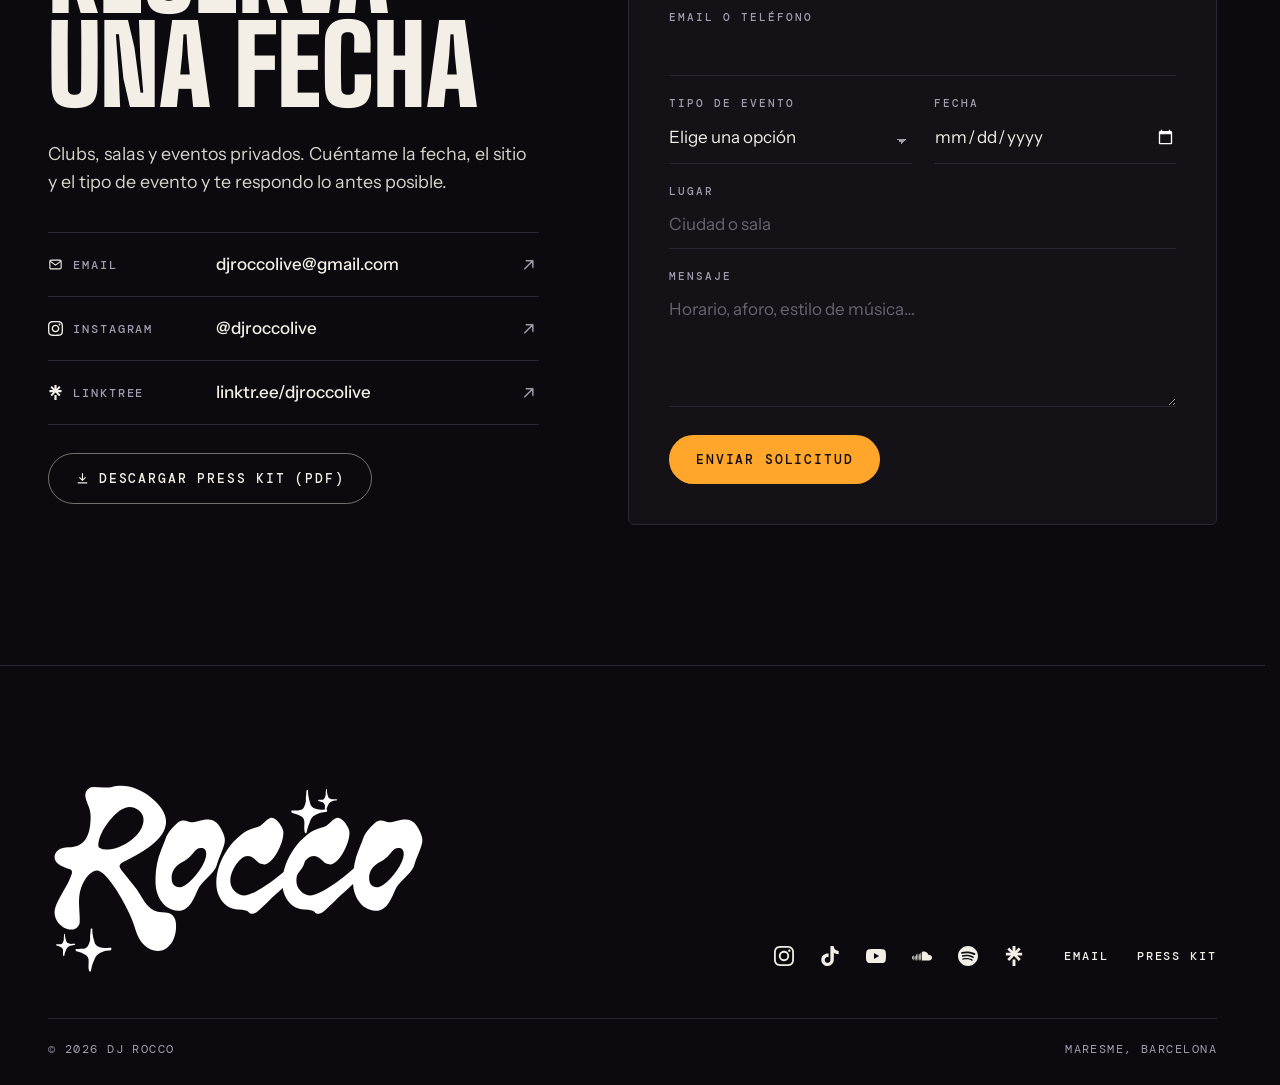
==== commit d94b4a8d: "Iconos de redes y playlist de Spotify - Logos de Instagram, TikTok, YouTube, SoundCloud y Spotify (S" ====
--- a/index.html
+++ b/index.html
@@ -52,6 +52,7 @@
       "https://soundcloud.com/djroccolive",
       "https://www.youtube.com/@djroccolive",
       "https://www.tiktok.com/@djroccolive",
+      "https://open.spotify.com/playlist/6HFg9THNptinv2wRhK5xSC",
       "https://linktr.ee/djroccolive"
     ]
   }
@@ -73,7 +74,15 @@
   <a class="skip-link" href="#contenido">Saltar al contenido</a>
 
   <svg width="0" height="0" class="sprite" aria-hidden="true" focusable="false">
-    <symbol id="i-instagram" viewBox="0 0 24 24"><rect x="3" y="3" width="18" height="18" rx="5" fill="none" stroke="currentColor" stroke-width="1.8"/><circle cx="12" cy="12" r="4.2" fill="none" stroke="currentColor" stroke-width="1.8"/><circle cx="17.4" cy="6.6" r="1.2" fill="currentColor"/></symbol>
+    <!-- Logos de redes: Simple Icons (CC0) -->
+    <symbol id="i-instagram" viewBox="0 0 24 24"><path fill="currentColor" d="M7.0301.084c-1.2768.0602-2.1487.264-2.911.5634-.7888.3075-1.4575.72-2.1228 1.3877-.6652.6677-1.075 1.3368-1.3802 2.127-.2954.7638-.4956 1.6365-.552 2.914-.0564 1.2775-.0689 1.6882-.0626 4.947.0062 3.2586.0206 3.6671.0825 4.9473.061 1.2765.264 2.1482.5635 2.9107.308.7889.72 1.4573 1.388 2.1228.6679.6655 1.3365 1.0743 2.1285 1.38.7632.295 1.6361.4961 2.9134.552 1.2773.056 1.6884.069 4.9462.0627 3.2578-.0062 3.668-.0207 4.9478-.0814 1.28-.0607 2.147-.2652 2.9098-.5633.7889-.3086 1.4578-.72 2.1228-1.3881.665-.6682 1.0745-1.3378 1.3795-2.1284.2957-.7632.4966-1.636.552-2.9124.056-1.2809.0692-1.6898.063-4.948-.0063-3.2583-.021-3.6668-.0817-4.9465-.0607-1.2797-.264-2.1487-.5633-2.9117-.3084-.7889-.72-1.4568-1.3876-2.1228C21.2982 1.33 20.628.9208 19.8378.6165 19.074.321 18.2017.1197 16.9244.0645 15.6471.0093 15.236-.005 11.977.0014 8.718.0076 8.31.0215 7.0301.0839m.1402 21.6932c-1.17-.0509-1.8053-.2453-2.2287-.408-.5606-.216-.96-.4771-1.3819-.895-.422-.4178-.6811-.8186-.9-1.378-.1644-.4234-.3624-1.058-.4171-2.228-.0595-1.2645-.072-1.6442-.079-4.848-.007-3.2037.0053-3.583.0607-4.848.05-1.169.2456-1.805.408-2.2282.216-.5613.4762-.96.895-1.3816.4188-.4217.8184-.6814 1.3783-.9003.423-.1651 1.0575-.3614 2.227-.4171 1.2655-.06 1.6447-.072 4.848-.079 3.2033-.007 3.5835.005 4.8495.0608 1.169.0508 1.8053.2445 2.228.408.5608.216.96.4754 1.3816.895.4217.4194.6816.8176.9005 1.3787.1653.4217.3617 1.056.4169 2.2263.0602 1.2655.0739 1.645.0796 4.848.0058 3.203-.0055 3.5834-.061 4.848-.051 1.17-.245 1.8055-.408 2.2294-.216.5604-.4763.96-.8954 1.3814-.419.4215-.8181.6811-1.3783.9-.4224.1649-1.0577.3617-2.2262.4174-1.2656.0595-1.6448.072-4.8493.079-3.2045.007-3.5825-.006-4.848-.0608M16.953 5.5864A1.44 1.44 0 1 0 18.39 4.144a1.44 1.44 0 0 0-1.437 1.4424M5.8385 12.012c.0067 3.4032 2.7706 6.1557 6.173 6.1493 3.4026-.0065 6.157-2.7701 6.1506-6.1733-.0065-3.4032-2.771-6.1565-6.174-6.1498-3.403.0067-6.156 2.771-6.1496 6.1738M8 12.0077a4 4 0 1 1 4.008 3.9921A3.9996 3.9996 0 0 1 8 12.0077"/></symbol>
+    <symbol id="i-tiktok" viewBox="0 0 24 24"><path fill="currentColor" d="M12.525.02c1.31-.02 2.61-.01 3.91-.02.08 1.53.63 3.09 1.75 4.17 1.12 1.11 2.7 1.62 4.24 1.79v4.03c-1.44-.05-2.89-.35-4.2-.97-.57-.26-1.1-.59-1.62-.93-.01 2.92.01 5.84-.02 8.75-.08 1.4-.54 2.79-1.35 3.94-1.31 1.92-3.58 3.17-5.91 3.21-1.43.08-2.86-.31-4.08-1.03-2.02-1.19-3.44-3.37-3.65-5.71-.02-.5-.03-1-.01-1.49.18-1.9 1.12-3.72 2.58-4.96 1.66-1.44 3.98-2.13 6.15-1.72.02 1.48-.04 2.96-.04 4.44-.99-.32-2.15-.23-3.02.37-.63.41-1.11 1.04-1.36 1.75-.21.51-.15 1.07-.14 1.61.24 1.64 1.82 3.02 3.5 2.87 1.12-.01 2.19-.66 2.77-1.61.19-.33.4-.67.41-1.06.1-1.79.06-3.57.07-5.36.01-4.03-.01-8.05.02-12.07z"/></symbol>
+    <symbol id="i-youtube" viewBox="0 0 24 24"><path fill="currentColor" d="M23.498 6.186a3.016 3.016 0 0 0-2.122-2.136C19.505 3.545 12 3.545 12 3.545s-7.505 0-9.377.505A3.017 3.017 0 0 0 .502 6.186C0 8.07 0 12 0 12s0 3.93.502 5.814a3.016 3.016 0 0 0 2.122 2.136c1.871.505 9.376.505 9.376.505s7.505 0 9.377-.505a3.015 3.015 0 0 0 2.122-2.136C24 15.93 24 12 24 12s0-3.93-.502-5.814zM9.545 15.568V8.432L15.818 12l-6.273 3.568z"/></symbol>
+    <symbol id="i-soundcloud" viewBox="0 0 24 24"><path fill="currentColor" d="M23.999 14.165c-.052 1.796-1.612 3.169-3.4 3.169h-8.18a.68.68 0 0 1-.675-.683V7.862a.747.747 0 0 1 .452-.724s.75-.513 2.333-.513a5.364 5.364 0 0 1 2.763.755 5.433 5.433 0 0 1 2.57 3.54c.282-.08.574-.121.868-.12.884 0 1.73.358 2.347.992s.948 1.49.922 2.373ZM10.721 8.421c.247 2.98.427 5.697 0 8.672a.264.264 0 0 1-.53 0c-.395-2.946-.22-5.718 0-8.672a.264.264 0 0 1 .53 0ZM9.072 9.448c.285 2.659.37 4.986-.006 7.655a.277.277 0 0 1-.55 0c-.331-2.63-.256-5.02 0-7.655a.277.277 0 0 1 .556 0Zm-1.663-.257c.27 2.726.39 5.171 0 7.904a.266.266 0 0 1-.532 0c-.38-2.69-.257-5.21 0-7.904a.266.266 0 0 1 .532 0Zm-1.647.77a26.108 26.108 0 0 1-.008 7.147.272.272 0 0 1-.542 0 27.955 27.955 0 0 1 0-7.147.275.275 0 0 1 .55 0Zm-1.67 1.769c.421 1.865.228 3.5-.029 5.388a.257.257 0 0 1-.514 0c-.21-1.858-.398-3.549 0-5.389a.272.272 0 0 1 .543 0Zm-1.655-.273c.388 1.897.26 3.508-.01 5.412-.026.28-.514.283-.54 0-.244-1.878-.347-3.54-.01-5.412a.283.283 0 0 1 .56 0Zm-1.668.911c.4 1.268.257 2.292-.026 3.572a.257.257 0 0 1-.514 0c-.241-1.262-.354-2.312-.023-3.572a.283.283 0 0 1 .563 0Z"/></symbol>
+    <symbol id="i-spotify" viewBox="0 0 24 24"><path fill="currentColor" d="M12 0C5.4 0 0 5.4 0 12s5.4 12 12 12 12-5.4 12-12S18.66 0 12 0zm5.521 17.34c-.24.359-.66.48-1.021.24-2.82-1.74-6.36-2.101-10.561-1.141-.418.122-.779-.179-.899-.539-.12-.421.18-.78.54-.9 4.56-1.021 8.52-.6 11.64 1.32.42.18.479.659.301 1.02zm1.44-3.3c-.301.42-.841.6-1.262.3-3.239-1.98-8.159-2.58-11.939-1.38-.479.12-1.02-.12-1.14-.6-.12-.48.12-1.021.6-1.141C9.6 9.9 15 10.561 18.72 12.84c.361.181.54.78.241 1.2zm.12-3.36C15.24 8.4 8.82 8.16 5.16 9.301c-.6.179-1.2-.181-1.38-.721-.18-.601.18-1.2.72-1.381 4.26-1.26 11.28-1.02 15.721 1.621.539.3.719 1.02.419 1.56-.299.421-1.02.599-1.559.3z"/></symbol>
+    <symbol id="i-linktree" viewBox="0 0 24 24"><path fill="currentColor" d="m13.73635 5.85251 4.00467-4.11665 2.3248 2.3808-4.20064 4.00466h5.9085v3.30473h-5.9365l4.22865 4.10766-2.3248 2.3338L12.0005 12.099l-5.74052 5.76852-2.3248-2.3248 4.22864-4.10766h-5.9375V8.12132h5.9085L3.93417 4.11666l2.3248-2.3808 4.00468 4.11665V0h3.4727zm-3.4727 10.30614h3.4727V24h-3.4727z"/></symbol>
+    <symbol id="i-facebook" viewBox="0 0 24 24"><path fill="currentColor" d="M9.101 23.691v-7.98H6.627v-3.667h2.474v-1.58c0-4.085 1.848-5.978 5.858-5.978.401 0 .955.042 1.468.103a8.68 8.68 0 0 1 1.141.195v3.325a8.623 8.623 0 0 0-.653-.036 26.805 26.805 0 0 0-.733-.009c-.707 0-1.259.096-1.675.309a1.686 1.686 0 0 0-.679.622c-.258.42-.374.995-.374 1.752v1.297h3.919l-.386 2.103-.287 1.564h-3.246v8.245C19.396 23.238 24 18.179 24 12.044c0-6.627-5.373-12-12-12s-12 5.373-12 12c0 5.628 3.874 10.35 9.101 11.647Z"/></symbol>
+    <symbol id="i-mail" viewBox="0 0 24 24"><rect x="3" y="5" width="18" height="14" rx="2" fill="none" stroke="currentColor" stroke-width="1.8"/><path d="m4 7 8 6 8-6" fill="none" stroke="currentColor" stroke-width="1.8" stroke-linecap="round" stroke-linejoin="round"/></symbol>
     <symbol id="i-download" viewBox="0 0 24 24"><path d="M12 4v11m0 0-4.5-4.5M12 15l4.5-4.5M5 19h14" fill="none" stroke="currentColor" stroke-width="1.8" stroke-linecap="round" stroke-linejoin="round"/></symbol>
     <symbol id="i-pin" viewBox="0 0 24 24"><path d="M12 21s-6.5-5.6-6.5-11a6.5 6.5 0 0 1 13 0C18.5 15.4 12 21 12 21Z" fill="none" stroke="currentColor" stroke-width="1.8" stroke-linejoin="round"/><circle cx="12" cy="10" r="2.4" fill="none" stroke="currentColor" stroke-width="1.8"/></symbol>
     <symbol id="i-arrow" viewBox="0 0 24 24"><path d="M7 17 17 7M9 7h8v8" fill="none" stroke="currentColor" stroke-width="1.8" stroke-linecap="round" stroke-linejoin="round"/></symbol>
@@ -89,7 +98,21 @@
       <a href="#experiencia">Experiencia</a>
       <a href="#musica">Música</a>
       <a href="#booking" class="nav-cta">Booking</a>
+      <ul class="social-icons nav-socials">
+        <li><a href="https://www.instagram.com/djroccolive/" target="_blank" rel="noopener" aria-label="Instagram" title="Instagram"><svg aria-hidden="true"><use href="#i-instagram"/></svg></a></li>
+        <li><a href="https://www.tiktok.com/@djroccolive" target="_blank" rel="noopener" aria-label="TikTok" title="TikTok"><svg aria-hidden="true"><use href="#i-tiktok"/></svg></a></li>
+        <li><a href="https://www.youtube.com/@djroccolive" target="_blank" rel="noopener" aria-label="YouTube" title="YouTube"><svg aria-hidden="true"><use href="#i-youtube"/></svg></a></li>
+        <li><a href="https://soundcloud.com/djroccolive" target="_blank" rel="noopener" aria-label="SoundCloud" title="SoundCloud"><svg aria-hidden="true"><use href="#i-soundcloud"/></svg></a></li>
+        <li><a href="https://open.spotify.com/playlist/6HFg9THNptinv2wRhK5xSC" target="_blank" rel="noopener" aria-label="Playlist en Spotify" title="Playlist en Spotify"><svg aria-hidden="true"><use href="#i-spotify"/></svg></a></li>
+      </ul>
     </nav>
+    <ul class="social-icons header-socials">
+      <li><a href="https://www.instagram.com/djroccolive/" target="_blank" rel="noopener" aria-label="Instagram" title="Instagram"><svg aria-hidden="true"><use href="#i-instagram"/></svg></a></li>
+      <li><a href="https://www.tiktok.com/@djroccolive" target="_blank" rel="noopener" aria-label="TikTok" title="TikTok"><svg aria-hidden="true"><use href="#i-tiktok"/></svg></a></li>
+      <li><a href="https://www.youtube.com/@djroccolive" target="_blank" rel="noopener" aria-label="YouTube" title="YouTube"><svg aria-hidden="true"><use href="#i-youtube"/></svg></a></li>
+      <li><a href="https://soundcloud.com/djroccolive" target="_blank" rel="noopener" aria-label="SoundCloud" title="SoundCloud"><svg aria-hidden="true"><use href="#i-soundcloud"/></svg></a></li>
+      <li><a href="https://open.spotify.com/playlist/6HFg9THNptinv2wRhK5xSC" target="_blank" rel="noopener" aria-label="Playlist en Spotify" title="Playlist en Spotify"><svg aria-hidden="true"><use href="#i-spotify"/></svg></a></li>
+    </ul>
     <button class="menu-btn" type="button" aria-expanded="false" aria-controls="menu">
       <span class="menu-btn-label">Menú</span>
       <span class="menu-btn-icon" aria-hidden="true"></span>
@@ -125,6 +148,13 @@
                 <svg class="icon" aria-hidden="true"><use href="#i-instagram"/></svg>@djroccolive
               </a>
             </div>
+            <ul class="social-icons hero-socials">
+              <li><a href="https://www.instagram.com/djroccolive/" target="_blank" rel="noopener" aria-label="Instagram" title="Instagram"><svg aria-hidden="true"><use href="#i-instagram"/></svg></a></li>
+              <li><a href="https://www.tiktok.com/@djroccolive" target="_blank" rel="noopener" aria-label="TikTok" title="TikTok"><svg aria-hidden="true"><use href="#i-tiktok"/></svg></a></li>
+              <li><a href="https://www.youtube.com/@djroccolive" target="_blank" rel="noopener" aria-label="YouTube" title="YouTube"><svg aria-hidden="true"><use href="#i-youtube"/></svg></a></li>
+              <li><a href="https://soundcloud.com/djroccolive" target="_blank" rel="noopener" aria-label="SoundCloud" title="SoundCloud"><svg aria-hidden="true"><use href="#i-soundcloud"/></svg></a></li>
+              <li><a href="https://open.spotify.com/playlist/6HFg9THNptinv2wRhK5xSC" target="_blank" rel="noopener" aria-label="Playlist en Spotify" title="Playlist en Spotify"><svg aria-hidden="true"><use href="#i-spotify"/></svg></a></li>
+            </ul>
           </div>
           <div class="hero-meta">
             <p class="hero-coords mono" aria-label="Coordenadas de Mataró">41.54° N<br>2.44° E</p>
@@ -214,7 +244,7 @@
               <div class="venue-panel">
                 <div class="venue-info">
                   <a class="venue-where" href="https://www.google.com/maps/search/?api=1&amp;query=Discoteca+Cocoa+Matar%C3%B3" target="_blank" rel="noopener"><svg class="icon" aria-hidden="true"><use href="#i-pin"/></svg>Mataró, Barcelona</a>
-                  <a class="venue-social" href="https://www.instagram.com/discotecacocoa/" target="_blank" rel="noopener"><span class="venue-social-net">Instagram</span>@discotecacocoa <svg class="icon" aria-hidden="true"><use href="#i-arrow"/></svg></a>
+                  <a class="venue-social" href="https://www.instagram.com/discotecacocoa/" target="_blank" rel="noopener"><span class="venue-social-net"><svg class="label-icon" aria-hidden="true"><use href="#i-instagram"/></svg>Instagram</span>@discotecacocoa <svg class="icon" aria-hidden="true"><use href="#i-arrow"/></svg></a>
                 </div>
               </div>
             </details>
@@ -229,7 +259,7 @@
               <div class="venue-panel">
                 <div class="venue-info">
                   <a class="venue-where" href="https://www.google.com/maps/search/?api=1&amp;query=Titus+Carpa+Badalona" target="_blank" rel="noopener"><svg class="icon" aria-hidden="true"><use href="#i-pin"/></svg>Badalona, Barcelona</a>
-                  <a class="venue-social" href="https://www.instagram.com/carpa_titus/" target="_blank" rel="noopener"><span class="venue-social-net">Instagram</span>@carpa_titus <svg class="icon" aria-hidden="true"><use href="#i-arrow"/></svg></a>
+                  <a class="venue-social" href="https://www.instagram.com/carpa_titus/" target="_blank" rel="noopener"><span class="venue-social-net"><svg class="label-icon" aria-hidden="true"><use href="#i-instagram"/></svg>Instagram</span>@carpa_titus <svg class="icon" aria-hidden="true"><use href="#i-arrow"/></svg></a>
                 </div>
               </div>
             </details>
@@ -247,7 +277,7 @@
                 </figure>
                 <div class="venue-info">
                   <a class="venue-where" href="https://www.google.com/maps/search/?api=1&amp;query=Classic+Matar%C3%B3" target="_blank" rel="noopener"><svg class="icon" aria-hidden="true"><use href="#i-pin"/></svg>Mataró, Barcelona</a>
-                  <a class="venue-social" href="https://www.instagram.com/classicmataro/" target="_blank" rel="noopener"><span class="venue-social-net">Instagram</span>@classicmataro <svg class="icon" aria-hidden="true"><use href="#i-arrow"/></svg></a>
+                  <a class="venue-social" href="https://www.instagram.com/classicmataro/" target="_blank" rel="noopener"><span class="venue-social-net"><svg class="label-icon" aria-hidden="true"><use href="#i-instagram"/></svg>Instagram</span>@classicmataro <svg class="icon" aria-hidden="true"><use href="#i-arrow"/></svg></a>
                 </div>
               </div>
             </details>
@@ -262,7 +292,7 @@
               <div class="venue-panel">
                 <div class="venue-info">
                   <a class="venue-where" href="https://www.google.com/maps/search/?api=1&amp;query=Malalts+de+Festa+Cornell%C3%A0+de+Llobregat" target="_blank" rel="noopener"><svg class="icon" aria-hidden="true"><use href="#i-pin"/></svg>Cornellà de Llobregat, Barcelona</a>
-                  <a class="venue-social" href="https://www.instagram.com/malaltsdefesta/" target="_blank" rel="noopener"><span class="venue-social-net">Instagram</span>@malaltsdefesta <svg class="icon" aria-hidden="true"><use href="#i-arrow"/></svg></a>
+                  <a class="venue-social" href="https://www.instagram.com/malaltsdefesta/" target="_blank" rel="noopener"><span class="venue-social-net"><svg class="label-icon" aria-hidden="true"><use href="#i-instagram"/></svg>Instagram</span>@malaltsdefesta <svg class="icon" aria-hidden="true"><use href="#i-arrow"/></svg></a>
                 </div>
               </div>
             </details>
@@ -277,7 +307,7 @@
               <div class="venue-panel">
                 <div class="venue-info">
                   <a class="venue-where" href="https://www.google.com/maps/search/?api=1&amp;query=Particular+Matar%C3%B3" target="_blank" rel="noopener"><svg class="icon" aria-hidden="true"><use href="#i-pin"/></svg>Mataró, Barcelona</a>
-                  <a class="venue-social" href="https://www.instagram.com/particularmataro/" target="_blank" rel="noopener"><span class="venue-social-net">Instagram</span>@particularmataro <svg class="icon" aria-hidden="true"><use href="#i-arrow"/></svg></a>
+                  <a class="venue-social" href="https://www.instagram.com/particularmataro/" target="_blank" rel="noopener"><span class="venue-social-net"><svg class="label-icon" aria-hidden="true"><use href="#i-instagram"/></svg>Instagram</span>@particularmataro <svg class="icon" aria-hidden="true"><use href="#i-arrow"/></svg></a>
                 </div>
               </div>
             </details>
@@ -309,7 +339,7 @@
               <div class="venue-panel">
                 <div class="venue-info">
                   <a class="venue-where" href="https://www.google.com/maps/search/?api=1&amp;query=Sala+Privat+Matar%C3%B3" target="_blank" rel="noopener"><svg class="icon" aria-hidden="true"><use href="#i-pin"/></svg>Mataró, Barcelona</a>
-                  <a class="venue-social" href="https://www.facebook.com/privatmataro/" target="_blank" rel="noopener"><span class="venue-social-net">Facebook</span>Privat Mataró <svg class="icon" aria-hidden="true"><use href="#i-arrow"/></svg></a>
+                  <a class="venue-social" href="https://www.facebook.com/privatmataro/" target="_blank" rel="noopener"><span class="venue-social-net"><svg class="label-icon" aria-hidden="true"><use href="#i-facebook"/></svg>Facebook</span>Privat Mataró <svg class="icon" aria-hidden="true"><use href="#i-arrow"/></svg></a>
                 </div>
               </div>
             </details>
@@ -349,33 +379,41 @@
         <div class="music-head">
           <p class="eyebrow"><span class="spark" aria-hidden="true"></span>Música</p>
           <h2 id="music-title" class="h-display">Suena así</h2>
-          <p class="lede">Dale al play a la pista destacada y sígueme en SoundCloud, YouTube y TikTok.</p>
+          <p class="lede">Dale al play a la pista destacada o a mi playlist, y sígueme en SoundCloud, Spotify, YouTube y TikTok.</p>
         </div>
 
         <ul class="contact-links music-links">
           <li>
             <a href="https://soundcloud.com/djroccolive" target="_blank" rel="noopener">
-              <span class="contact-label">SoundCloud</span>
+              <span class="contact-label"><svg class="label-icon" aria-hidden="true"><use href="#i-soundcloud"/></svg>SoundCloud</span>
               <span class="contact-value">djroccolive</span>
               <svg class="icon" aria-hidden="true"><use href="#i-arrow"/></svg>
             </a>
           </li>
           <li>
+            <a href="https://open.spotify.com/playlist/6HFg9THNptinv2wRhK5xSC" target="_blank" rel="noopener">
+              <span class="contact-label"><svg class="label-icon" aria-hidden="true"><use href="#i-spotify"/></svg>Spotify</span>
+              <span class="contact-value">Mi playlist</span>
+              <svg class="icon" aria-hidden="true"><use href="#i-arrow"/></svg>
+            </a>
+          </li>
+          <li>
             <a href="https://www.youtube.com/@djroccolive" target="_blank" rel="noopener">
-              <span class="contact-label">YouTube</span>
+              <span class="contact-label"><svg class="label-icon" aria-hidden="true"><use href="#i-youtube"/></svg>YouTube</span>
               <span class="contact-value">@djroccolive</span>
               <svg class="icon" aria-hidden="true"><use href="#i-arrow"/></svg>
             </a>
           </li>
           <li>
             <a href="https://www.tiktok.com/@djroccolive" target="_blank" rel="noopener">
-              <span class="contact-label">TikTok</span>
+              <span class="contact-label"><svg class="label-icon" aria-hidden="true"><use href="#i-tiktok"/></svg>TikTok</span>
               <span class="contact-value">@djroccolive</span>
               <svg class="icon" aria-hidden="true"><use href="#i-arrow"/></svg>
             </a>
           </li>
         </ul>
 
+        <div class="music-stack">
         <div class="music-player">
           <div class="player-head">
             <span class="player-label">Pista destacada</span>
@@ -390,6 +428,21 @@
             <svg class="icon" aria-hidden="true"><use href="#i-arrow"/></svg>
           </a>
         </div>
+
+        <div class="music-player">
+          <div class="player-head">
+            <span class="player-label">Mi playlist en Spotify</span>
+          </div>
+          <iframe class="player-frame player-frame--spotify"
+                  title="Playlist de DJ Rocco en Spotify"
+                  loading="lazy" allow="autoplay; clipboard-write; encrypted-media; fullscreen; picture-in-picture"
+                  src="https://open.spotify.com/embed/playlist/6HFg9THNptinv2wRhK5xSC?utm_source=generator&amp;theme=0"></iframe>
+          <a class="player-link" href="https://open.spotify.com/playlist/6HFg9THNptinv2wRhK5xSC" target="_blank" rel="noopener">
+            Abrir en Spotify
+            <svg class="icon" aria-hidden="true"><use href="#i-arrow"/></svg>
+          </a>
+        </div>
+        </div>
       </div>
     </section>
 
@@ -403,21 +456,21 @@
           <ul class="contact-links">
             <li>
               <a href="mailto:djroccolive@gmail.com">
-                <span class="contact-label">Email</span>
+                <span class="contact-label"><svg class="label-icon" aria-hidden="true"><use href="#i-mail"/></svg>Email</span>
                 <span class="contact-value">djroccolive@gmail.com</span>
                 <svg class="icon" aria-hidden="true"><use href="#i-arrow"/></svg>
               </a>
             </li>
             <li>
               <a href="https://www.instagram.com/djroccolive/" target="_blank" rel="noopener">
-                <span class="contact-label">Instagram</span>
+                <span class="contact-label"><svg class="label-icon" aria-hidden="true"><use href="#i-instagram"/></svg>Instagram</span>
                 <span class="contact-value">@djroccolive</span>
                 <svg class="icon" aria-hidden="true"><use href="#i-arrow"/></svg>
               </a>
             </li>
             <li>
               <a href="https://linktr.ee/djroccolive" target="_blank" rel="noopener">
-                <span class="contact-label">Linktree</span>
+                <span class="contact-label"><svg class="label-icon" aria-hidden="true"><use href="#i-linktree"/></svg>Linktree</span>
                 <span class="contact-value">linktr.ee/djroccolive</span>
                 <svg class="icon" aria-hidden="true"><use href="#i-arrow"/></svg>
               </a>
@@ -480,12 +533,15 @@
     <div class="wrap footer-inner">
       <img class="footer-logo" src="assets/logo.svg" alt="Rocco" width="1130" height="592" loading="lazy">
       <nav class="footer-links" aria-label="Redes">
+        <ul class="social-icons footer-socials">
+          <li><a href="https://www.instagram.com/djroccolive/" target="_blank" rel="noopener" aria-label="Instagram" title="Instagram"><svg aria-hidden="true"><use href="#i-instagram"/></svg></a></li>
+          <li><a href="https://www.tiktok.com/@djroccolive" target="_blank" rel="noopener" aria-label="TikTok" title="TikTok"><svg aria-hidden="true"><use href="#i-tiktok"/></svg></a></li>
+          <li><a href="https://www.youtube.com/@djroccolive" target="_blank" rel="noopener" aria-label="YouTube" title="YouTube"><svg aria-hidden="true"><use href="#i-youtube"/></svg></a></li>
+          <li><a href="https://soundcloud.com/djroccolive" target="_blank" rel="noopener" aria-label="SoundCloud" title="SoundCloud"><svg aria-hidden="true"><use href="#i-soundcloud"/></svg></a></li>
+          <li><a href="https://open.spotify.com/playlist/6HFg9THNptinv2wRhK5xSC" target="_blank" rel="noopener" aria-label="Playlist en Spotify" title="Playlist en Spotify"><svg aria-hidden="true"><use href="#i-spotify"/></svg></a></li>
+          <li><a href="https://linktr.ee/djroccolive" target="_blank" rel="noopener" aria-label="Linktree" title="Linktree"><svg aria-hidden="true"><use href="#i-linktree"/></svg></a></li>
+        </ul>
         <a href="mailto:djroccolive@gmail.com">Email</a>
-        <a href="https://www.instagram.com/djroccolive/" target="_blank" rel="noopener">Instagram</a>
-        <a href="https://soundcloud.com/djroccolive" target="_blank" rel="noopener">SoundCloud</a>
-        <a href="https://www.youtube.com/@djroccolive" target="_blank" rel="noopener">YouTube</a>
-        <a href="https://www.tiktok.com/@djroccolive" target="_blank" rel="noopener">TikTok</a>
-        <a href="https://linktr.ee/djroccolive" target="_blank" rel="noopener">Linktree</a>
         <a href="assets/rocco-presskit.pdf" download="DJ-Rocco-press-kit.pdf">Press kit</a>
       </nav>
       <div class="footer-legal">
--- a/css/styles.css
+++ b/css/styles.css
@@ -209,7 +209,7 @@
 }
 .site-header.is-scrolled::before { opacity: 1; }
 
-.brand { position: relative; z-index: 2; display: block; }
+.brand { position: relative; z-index: 2; display: block; margin-right: auto; }
 .brand img { height: 42px; width: auto; }
 
 .nav {
@@ -262,6 +262,40 @@
   .site-header[data-open]::before { opacity: 0; }
 }
 
+/* ---------- Iconos de redes ---------- */
+
+.social-icons {
+  display: flex; flex-wrap: wrap; align-items: center; gap: 2px;
+  margin: 0; padding: 0; list-style: none;
+}
+.social-icons a {
+  display: grid; place-items: center;
+  width: 40px; height: 40px;
+  border-radius: 999px;
+  color: var(--paper);
+  transition: color .2s, background-color .2s, transform .25s var(--ease);
+}
+.social-icons a:hover { color: var(--ink); background: var(--amber); transform: translateY(-2px); }
+.social-icons svg { width: 18px; height: 18px; }
+
+.header-socials { position: relative; z-index: 2; margin-right: -8px; }
+.nav-socials, .hero-socials { display: none; }
+
+@media (max-width: 999px) {
+  .header-socials { display: none; }
+  .hero-socials { display: flex; margin-left: -10px; }
+}
+@media (max-width: 760px) {
+  .nav .nav-socials { display: flex; margin: 28px 0 0 -12px; }
+  .nav-socials a { width: 48px; height: 48px; }
+  .nav-socials svg { width: 22px; height: 22px; }
+}
+
+.footer-socials a { width: 44px; height: 44px; }
+.footer-socials svg { width: 20px; height: 20px; }
+
+.label-icon { width: 15px; height: 15px; flex: none; color: var(--paper); transition: color .2s; }
+
 /* ---------- Hero ---------- */
 
 .hero {
@@ -609,6 +643,7 @@
 }
 .venue-where .icon { color: var(--amber); }
 .venue-social-net {
+  display: inline-flex; align-items: center; gap: 8px;
   font: 500 .6875rem/1 var(--f-mono); letter-spacing: .16em; text-transform: uppercase;
   color: var(--muted);
 }
@@ -693,7 +728,7 @@
 }
 .music-head { grid-area: head; display: grid; gap: 28px; }
 .music-links { grid-area: links; }
-.music-player { grid-area: player; }
+.music-stack { grid-area: player; display: grid; gap: 18px; }
 
 .music-player {
   display: grid; gap: 18px;
@@ -718,6 +753,7 @@
   border: 0; border-radius: 4px;
   background: var(--ink);
 }
+.player-frame--spotify { height: 352px; border-radius: 12px; }
 .player-link {
   justify-self: start;
   display: inline-flex; align-items: center; gap: .5em;
@@ -735,6 +771,7 @@
     grid-template-rows: auto;
   }
   .player-frame { height: 260px; }
+  .player-frame--spotify { height: 352px; }
 }
 
 /* ---------- Booking ---------- */
@@ -750,16 +787,18 @@
 
 .contact-links { border-top: 1px solid var(--line); margin-top: 8px; }
 .contact-links a {
-  display: grid; grid-template-columns: 8.5rem minmax(0, 1fr) auto; align-items: center;
+  display: grid; grid-template-columns: 9.5rem minmax(0, 1fr) auto; align-items: center;
   gap: 16px;
   padding-block: 18px;
   border-bottom: 1px solid var(--line);
   text-decoration: none;
 }
 .contact-label {
+  display: inline-flex; align-items: center; gap: 10px;
   font: 500 .75rem/1 var(--f-mono); letter-spacing: .16em; text-transform: uppercase;
   color: var(--muted);
 }
+.contact-links a:hover .label-icon { color: var(--amber); }
 .contact-value { font-weight: 500; overflow-wrap: anywhere; transition: color .2s; }
 .contact-links .icon { color: var(--muted); transition: transform .3s var(--ease), color .2s; }
 .contact-links a:hover .contact-value,
@@ -820,7 +859,7 @@
 }
 @media (max-width: 480px) {
   .field-row { grid-template-columns: minmax(0, 1fr); }
-  .contact-links a { grid-template-columns: 6.5rem minmax(0, 1fr) auto; }
+  .contact-links a { grid-template-columns: 8rem minmax(0, 1fr) auto; }
   .fact { grid-template-columns: 6.5rem minmax(0, 1fr); }
   .form-foot .btn { width: 100%; }
 }
@@ -834,7 +873,7 @@
 }
 .footer-logo { width: clamp(180px, 30vw, 380px); }
 .footer-links {
-  display: flex; flex-wrap: wrap; gap: 12px 28px;
+  display: flex; flex-wrap: wrap; align-items: center; gap: 12px 28px;
   font: 500 .75rem/1 var(--f-mono); letter-spacing: .16em; text-transform: uppercase;
 }
 .footer-links a { text-decoration: none; }
